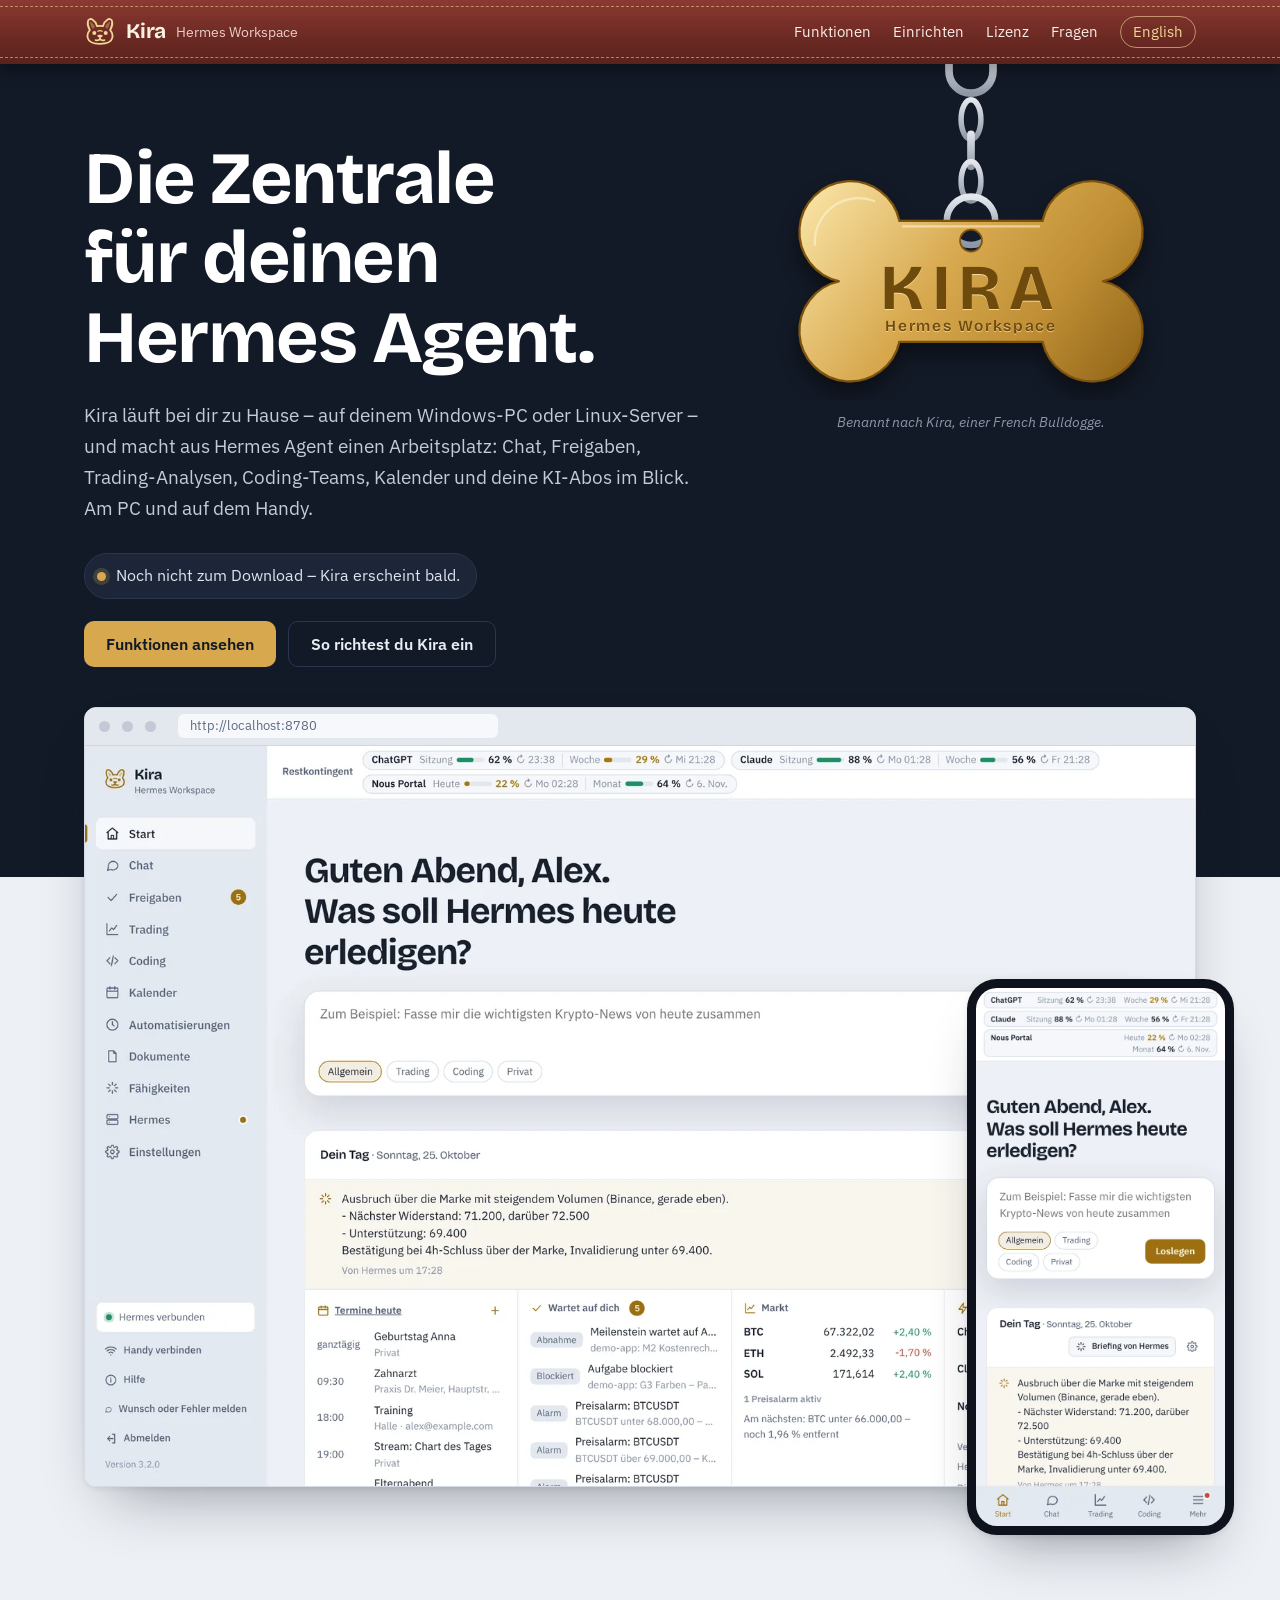
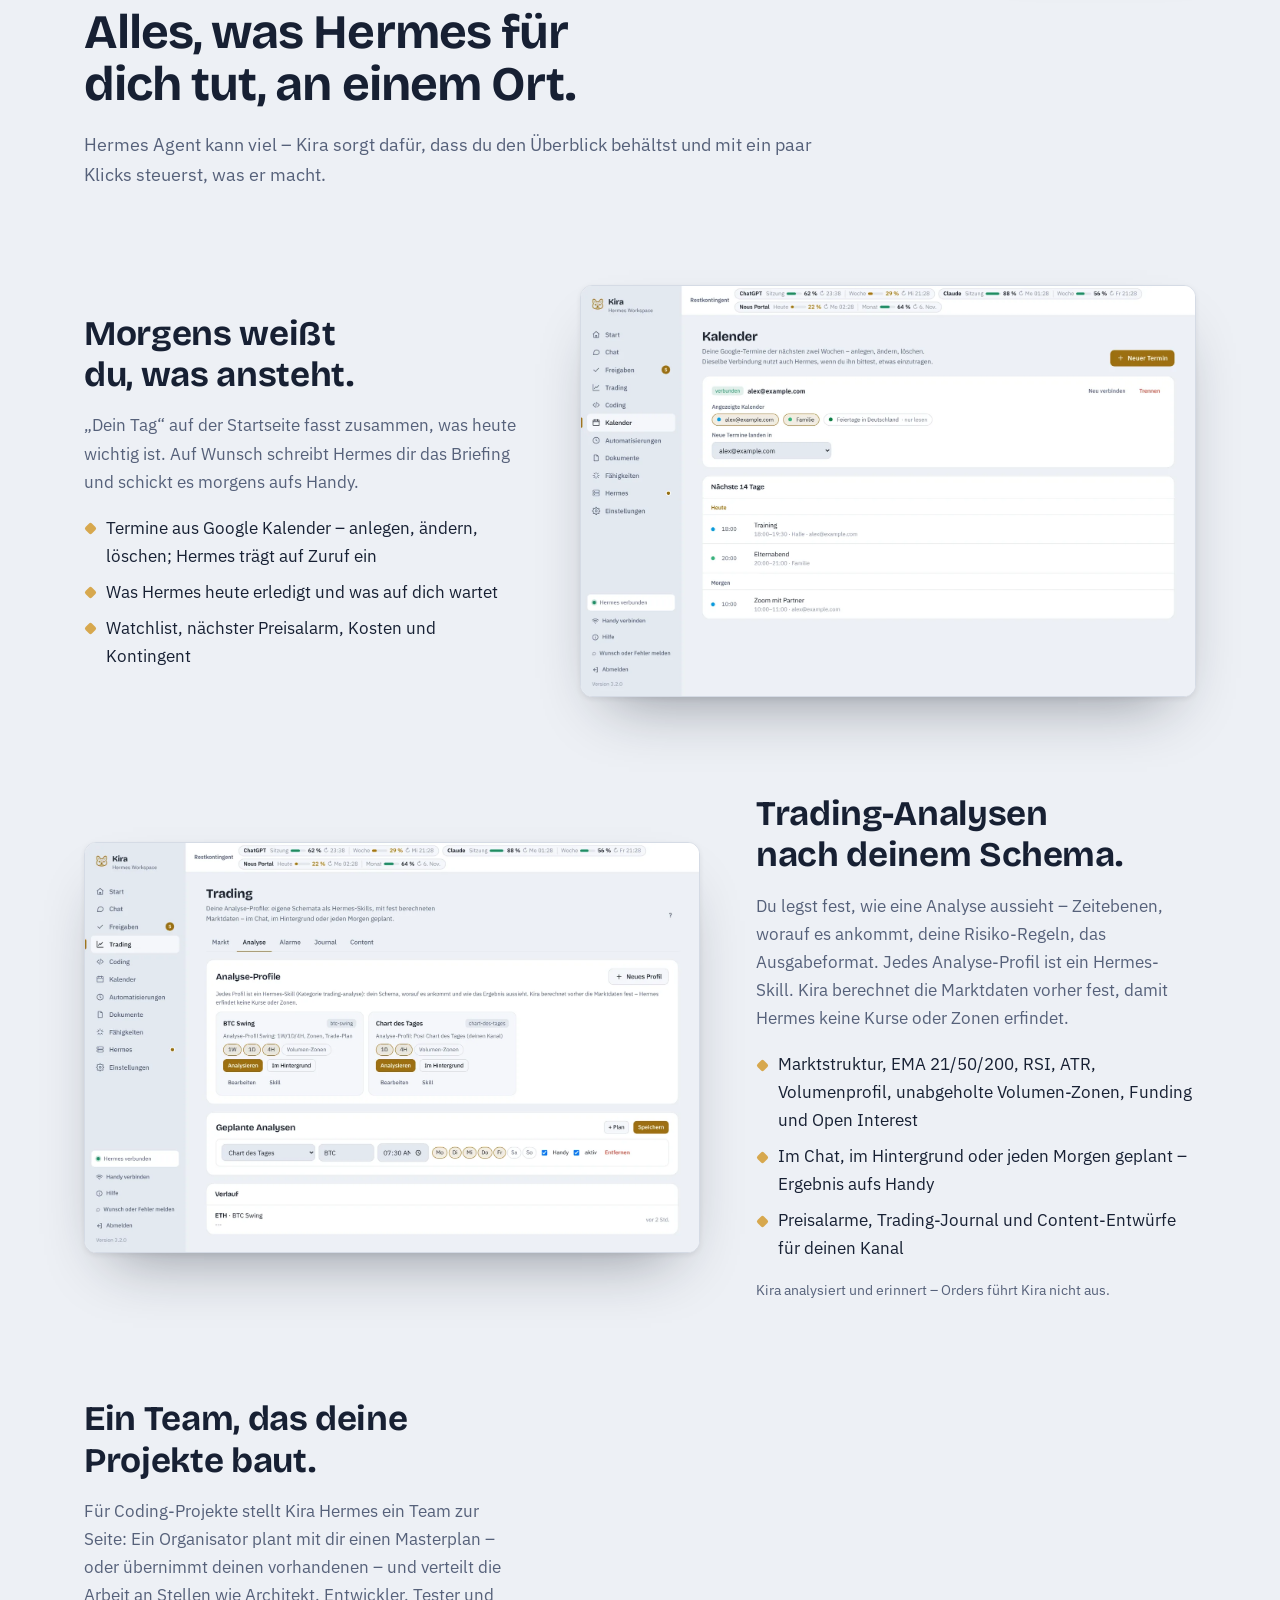
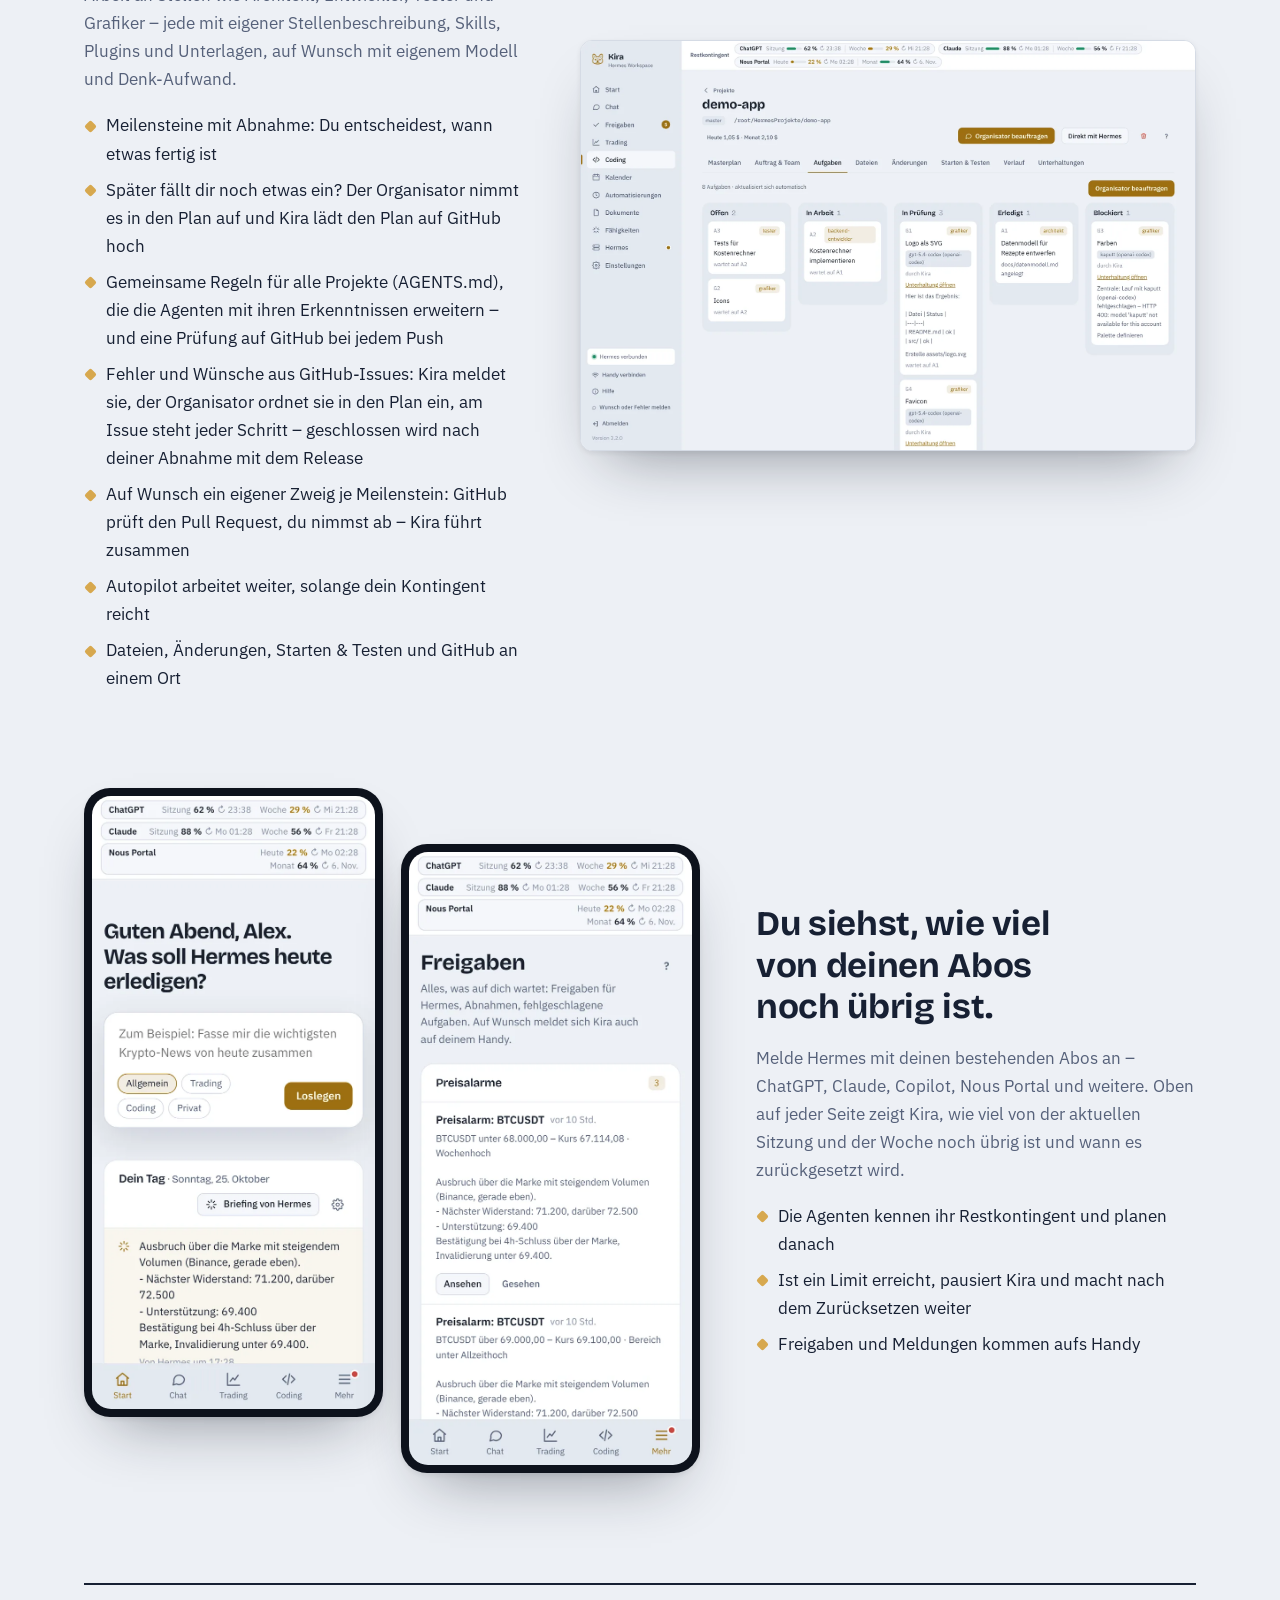
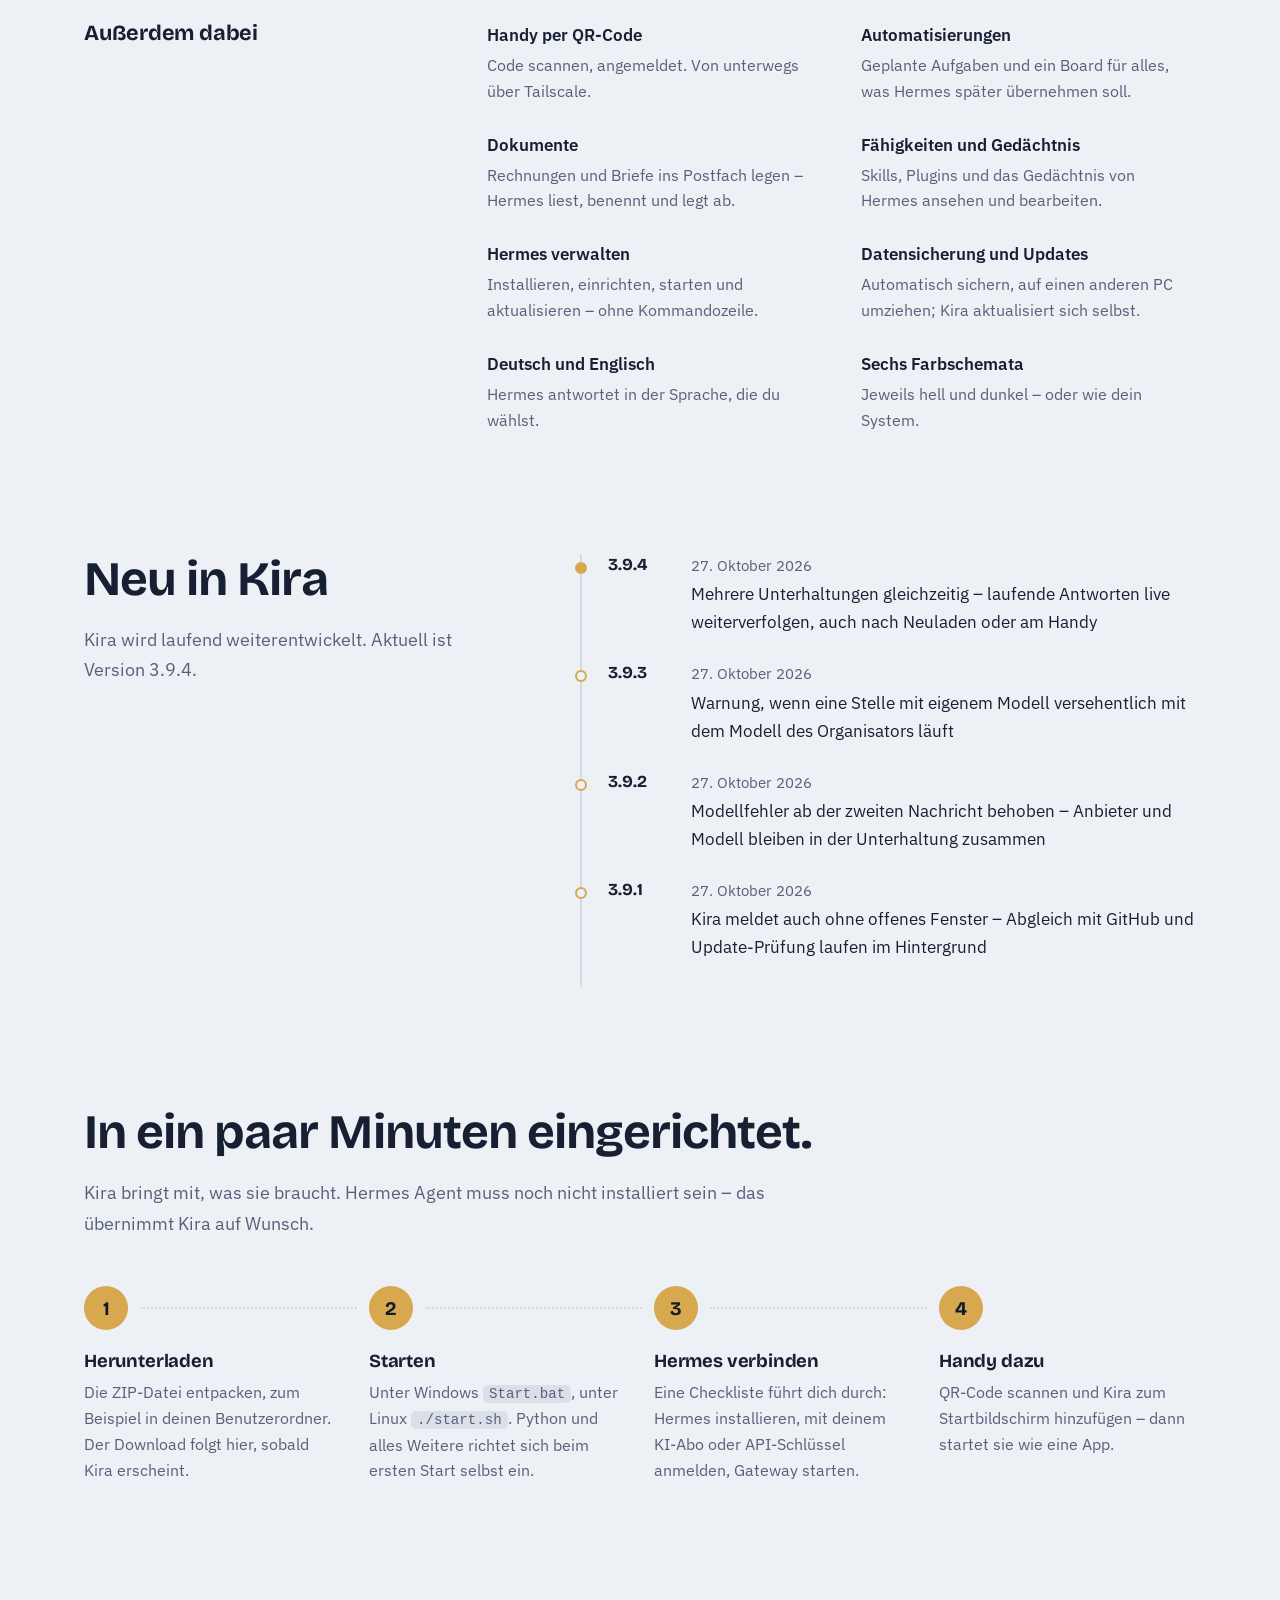
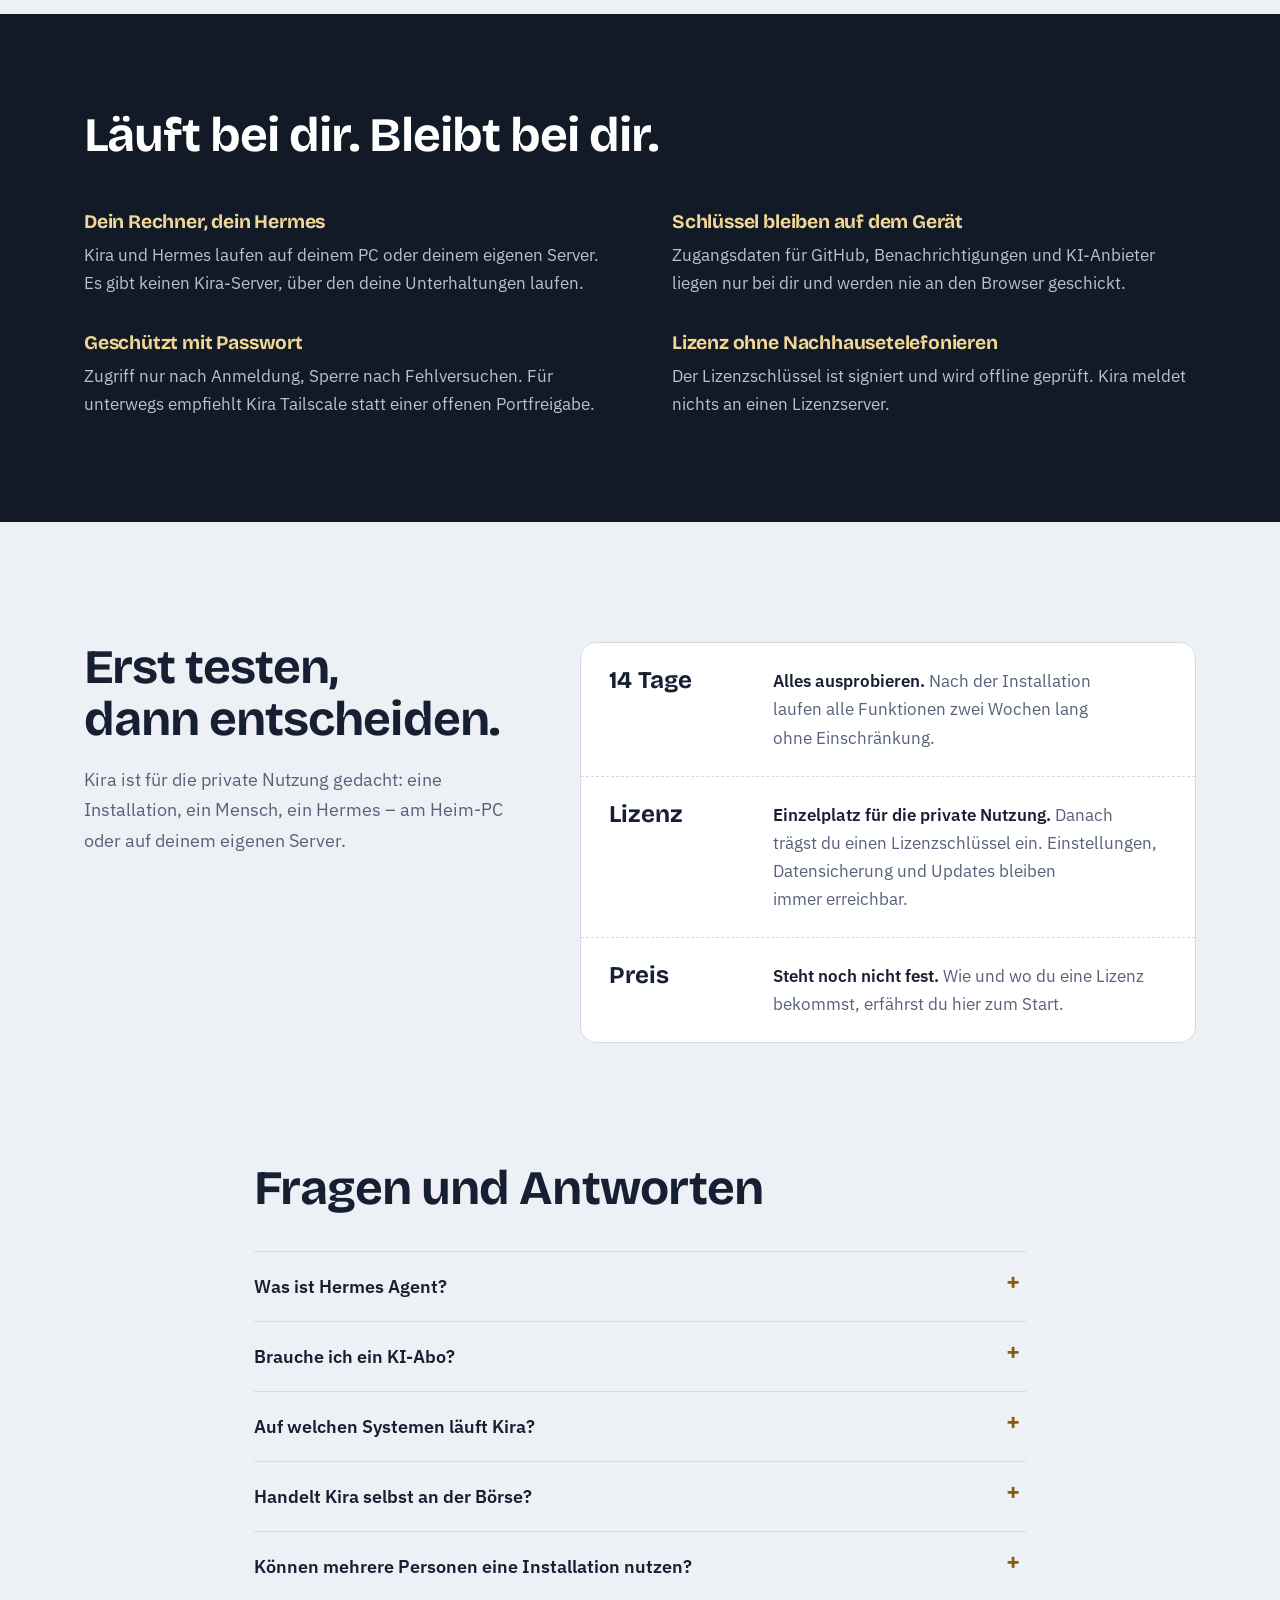
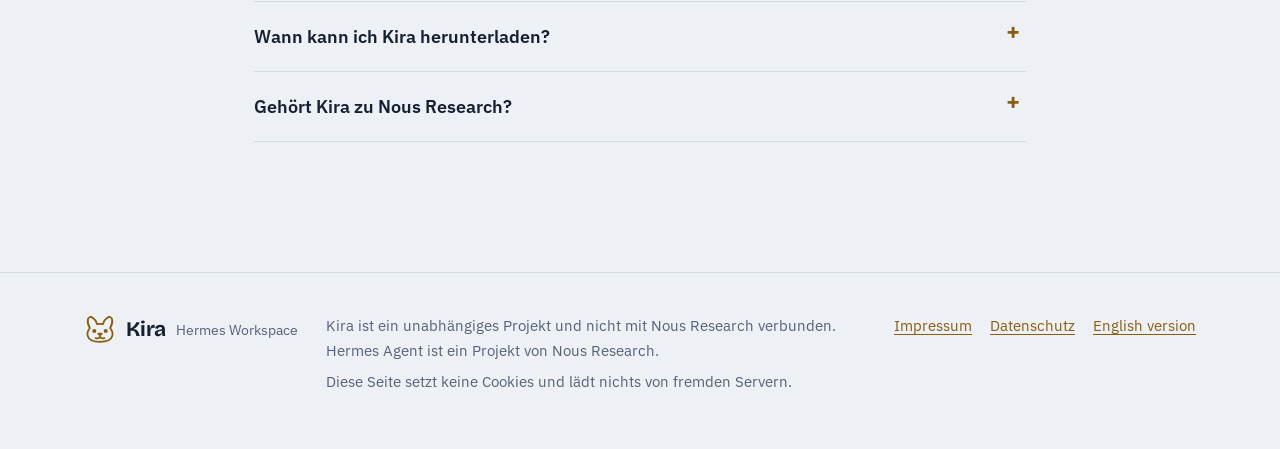
==== index.html @ d39a7abe "Kira 3.9.4: Version und Neuigkeiten" ====
<!doctype html>
<html lang="de">
<head>
<meta charset="utf-8">
<meta name="viewport" content="width=device-width, initial-scale=1">
<title>Kira · Hermes Workspace – die Zentrale für deinen Hermes Agent</title>
<meta name="description" content="Kira ist eine Oberfläche für Hermes Agent, die bei dir zu Hause läuft: Chat, Freigaben, Trading-Analysen, Coding-Teams, Kalender und Abo-Kontingent – am PC und auf dem Handy.">
<link rel="icon" href="assets/img/icon.svg" type="image/svg+xml">
<link rel="apple-touch-icon" href="assets/img/icon-192.png">
<link rel="alternate" hreflang="de" href="index.html">
<link rel="alternate" hreflang="en" href="en/index.html">
<meta name="theme-color" content="#131a27">
<meta property="og:title" content="Kira · Hermes Workspace">
<meta property="og:description" content="Die Zentrale für deinen Hermes Agent – läuft bei dir zu Hause.">
<link rel="stylesheet" href="assets/site.css">
</head>
<body>
<a class="skip" href="#inhalt">Zum Inhalt springen</a>

<header class="hero">
  <div class="collar">
    <div class="wrap">
      <a class="brand" href="#top" id="top" aria-label="Kira – Hermes Workspace">
        <svg viewBox="0 0 32 32" fill="none" stroke="currentColor" stroke-width="1.8" stroke-linecap="round" stroke-linejoin="round" aria-hidden="true"><path d="M5.9 14.2C4.2 11.4 3.4 8 3.9 5.4c.4-2.2 2.6-3 4.5-1.8 2.2 1.4 3.9 3.8 4.7 6.6Q16 9.4 18.9 10.2c.8-2.8 2.5-5.2 4.7-6.6 1.9-1.2 4.1-.4 4.5 1.8.5 2.6-.3 6-2 8.8 2.1 2.2 2.8 5 2.2 7.7-.9 3.7-5.8 5.9-12.3 5.9S4.6 25.6 3.7 21.9c-.6-2.7.1-5.5 2.2-7.7Z"/><path d="M6 5.7c.2 2.6 1.2 5.1 2.6 7l2.4-1.6C10.2 8.8 8.4 6.9 6 5.7Z" fill="currentColor" fill-opacity=".35" stroke="none"/><path d="M26 5.7c-.2 2.6-1.2 5.1-2.6 7L21 11.1c.8-2.3 2.6-4.2 5-5.4Z" fill="currentColor" fill-opacity=".35" stroke="none"/><circle cx="10.3" cy="16.9" r="2" fill="currentColor" stroke="none"/><circle cx="21.7" cy="16.9" r="2" fill="currentColor" stroke="none"/><path d="M13.3 19.6c0-1 5.4-1 5.4 0 0 1.3-1.5 2.2-2.7 2.2s-2.7-.9-2.7-2.2Z" fill="currentColor" stroke="none"/><path d="M16 21.8v1.2m0 0c-1 1.2-2.9 1.6-4.4 1.1m4.4-1.1c1 1.2 2.9 1.6 4.4 1.1"/><path d="M13.7 15.2c1.5-.7 3.1-.7 4.6 0" stroke-width="1.2"/></svg>
        <b>Kira</b><span>Hermes Workspace</span>
      </a>
      <nav aria-label="Seiten-Navigation">
        <a href="#funktionen">Funktionen</a>
        <a href="#einrichten">Einrichten</a>
        <a href="#lizenz">Lizenz</a>
        <a href="#fragen">Fragen</a>
        <a class="lang" href="en/index.html" hreflang="en" lang="en">English</a>
      </nav>
    </div>
  </div>

  <div class="wrap hero-grid">
    <div class="hero-copy">
      <h1>Die Zentrale für deinen Hermes&nbsp;Agent.</h1>
      <p class="lead">Kira läuft bei dir zu Hause – auf deinem Windows-PC oder Linux-Server – und macht aus Hermes Agent einen Arbeitsplatz: Chat, Freigaben, Trading-Analysen, Coding-Teams, Kalender und deine KI-Abos im Blick. Am PC und auf dem Handy.</p>
      <p class="status"><i aria-hidden="true"></i>Noch nicht zum Download – Kira erscheint bald.</p>
      <div class="actions">
        <a class="btn primary" href="#funktionen">Funktionen ansehen</a>
        <a class="btn ghost" href="#einrichten">So richtest du Kira ein</a>
      </div>
    </div>

    <div class="tag-holder">
      <svg class="tag swing" id="tag" viewBox="0 0 400 334" role="img" aria-label="Hundemarke mit der Gravur Kira">
        <defs>
          <linearGradient id="brass" x1="70" y1="0" x2="330" y2="200" gradientUnits="userSpaceOnUse">
            <stop offset="0" stop-color="#f7e0a0"/><stop offset=".42" stop-color="#d7a84e"/><stop offset=".7" stop-color="#c08f35"/><stop offset="1" stop-color="#94671a"/>
          </linearGradient>
          <linearGradient id="steel" x1="0" y1="0" x2="0" y2="1">
            <stop offset="0" stop-color="#e4e8ee"/><stop offset="1" stop-color="#8d96a5"/>
          </linearGradient>
          <mask id="hole"><rect width="400" height="334" fill="#fff"/><circle cx="200" cy="166" r="10" fill="#000"/></mask>
          <filter id="drop" x="-20%" y="-20%" width="140%" height="160%"><feDropShadow dx="0" dy="10" stdDeviation="9" flood-color="#000" flood-opacity=".45"/></filter>
        </defs>
        <path d="M180 0V12a20 20 0 0 0 40 0V0" fill="none" stroke="url(#steel)" stroke-width="7"/>
        <ellipse cx="200" cy="56" rx="9" ry="18" fill="none" stroke="url(#steel)" stroke-width="5"/>
        <rect x="196.5" y="66" width="7" height="36" rx="3.5" fill="url(#steel)"/>
        <ellipse cx="200" cy="112" rx="9" ry="18" fill="none" stroke="url(#steel)" stroke-width="5"/>
        <circle cx="200" cy="148" r="22" fill="none" stroke="url(#steel)" stroke-width="6"/>
        <g mask="url(#hole)" filter="url(#drop)"><g transform="translate(0 108)">
          <path d="M134.9 40H265.1A46 46 0 1 1 319.5 95A46 46 0 1 1 265.1 150H134.9A46 46 0 1 1 80.5 95A46 46 0 1 1 134.9 40Z" fill="url(#brass)" stroke="#7d530f" stroke-width="2"/>
          <path d="M138 45H262M58 62A40 40 0 0 1 112 22" fill="none" stroke="#fff6dc" stroke-opacity=".55" stroke-width="2" stroke-linecap="round"/>
        </g></g>
        <circle cx="200" cy="166" r="10" fill="none" stroke="#7d530f" stroke-width="1.5"/>
        <g font-family="Bricolage, sans-serif" text-anchor="middle" transform="translate(0 108)">
          <text x="200" y="121.5" font-size="58" font-weight="700" letter-spacing="7" fill="#fbe7b2" fill-opacity=".8">KIRA</text>
          <text x="200" y="120" font-size="58" font-weight="700" letter-spacing="7" fill="#6f4a0d">KIRA</text>
          <text x="200" y="141.2" font-size="14" font-weight="600" letter-spacing="1.5" fill="#fbe7b2" fill-opacity=".7">Hermes Workspace</text>
          <text x="200" y="140" font-size="14" font-weight="600" letter-spacing="1.5" fill="#6f4a0d">Hermes Workspace</text>
        </g>
      </svg>
      <p class="tag-caption">Benannt nach Kira, einer French Bulldogge.</p>
    </div>
  </div>
</header>

<main id="inhalt">
  <div class="wrap showcase">
    <figure class="window" style="margin:0">
      <div class="window-bar" aria-hidden="true"><i></i><i></i><i></i><span>http://localhost:8780</span></div>
      <img src="assets/img/de-start.webp" width="1600" height="1067" alt="Startseite von Kira: Begrüßung, Eingabefeld für Hermes und „Dein Tag“ mit Terminen, Wartendem, Markt und Abo-Kontingent">
    </figure>
    <img class="phone" src="assets/img/de-m-start.webp" width="640" height="1385" alt="Kira auf dem Handy" loading="lazy">
  </div>

  <section id="funktionen">
    <div class="wrap">
      <div class="intro">
        <h2>Alles, was Hermes für dich tut, an einem Ort.</h2>
        <p>Hermes Agent kann viel – Kira sorgt dafür, dass du den Überblick behältst und mit ein paar Klicks steuerst, was er macht.</p>
      </div>

      <article class="feature">
        <div class="feature-text">
          <h3>Morgens weißt du, was ansteht.</h3>
          <p>„Dein Tag“ auf der Startseite fasst zusammen, was heute wichtig ist. Auf Wunsch schreibt Hermes dir das Briefing und schickt es morgens aufs Handy.</p>
          <ul>
            <li>Termine aus Google Kalender – anlegen, ändern, löschen; Hermes trägt auf Zuruf ein</li>
            <li>Was Hermes heute erledigt und was auf dich wartet</li>
            <li>Watchlist, nächster Preisalarm, Kosten und Kontingent</li>
          </ul>
        </div>
        <div class="feature-media">
          <figure class="window" style="margin:0"><img src="assets/img/de-kalender.webp" width="1600" height="1067" alt="Kalender in Kira mit verbundenem Google-Konto und den Terminen der nächsten 14 Tage" loading="lazy"></figure>
        </div>
      </article>

      <article class="feature flip">
        <div class="feature-text">
          <h3>Trading-Analysen nach deinem Schema.</h3>
          <p>Du legst fest, wie eine Analyse aussieht – Zeitebenen, worauf es ankommt, deine Risiko-Regeln, das Ausgabeformat. Jedes Analyse-Profil ist ein Hermes-Skill. Kira berechnet die Marktdaten vorher fest, damit Hermes keine Kurse oder Zonen erfindet.</p>
          <ul>
            <li>Marktstruktur, EMA 21/50/200, RSI, ATR, Volumenprofil, unabgeholte Volumen-Zonen, Funding und Open Interest</li>
            <li>Im Chat, im Hintergrund oder jeden Morgen geplant – Ergebnis aufs Handy</li>
            <li>Preisalarme, Trading-Journal und Content-Entwürfe für deinen Kanal</li>
          </ul>
          <p class="shot-note">Kira analysiert und erinnert – Orders führt Kira nicht aus.</p>
        </div>
        <div class="feature-media">
          <figure class="window" style="margin:0"><img src="assets/img/de-analyse.webp" width="1600" height="1067" alt="Analyse-Profile in Kira: BTC Swing und Chart des Tages, darunter geplante Analysen" loading="lazy"></figure>
        </div>
      </article>

      <article class="feature">
        <div class="feature-text">
          <h3>Ein Team, das deine Projekte baut.</h3>
          <p>Für Coding-Projekte stellt Kira Hermes ein Team zur Seite: Ein Organisator plant mit dir einen Masterplan – oder übernimmt deinen vorhandenen – und verteilt die Arbeit an Stellen wie Architekt, Entwickler, Tester und Grafiker – jede mit eigener Stellenbeschreibung, Skills, Plugins und Unterlagen, auf Wunsch mit eigenem Modell und Denk-Aufwand.</p>
          <ul>
            <li>Meilensteine mit Abnahme: Du entscheidest, wann etwas fertig ist</li>
            <li>Später fällt dir noch etwas ein? Der Organisator nimmt es in den Plan auf und Kira lädt den Plan auf GitHub hoch</li>
            <li>Gemeinsame Regeln für alle Projekte (AGENTS.md), die die Agenten mit ihren Erkenntnissen erweitern – und eine Prüfung auf GitHub bei jedem Push</li>
            <li>Fehler und Wünsche aus GitHub-Issues: Kira meldet sie, der Organisator ordnet sie in den Plan ein, am Issue steht jeder Schritt – geschlossen wird nach deiner Abnahme mit dem Release</li>
            <li>Auf Wunsch ein eigener Zweig je Meilenstein: GitHub prüft den Pull Request, du nimmst ab – Kira führt zusammen</li>
            <li>Autopilot arbeitet weiter, solange dein Kontingent reicht</li>
            <li>Dateien, Änderungen, Starten & Testen und GitHub an einem Ort</li>
          </ul>
        </div>
        <div class="feature-media">
          <figure class="window" style="margin:0"><img src="assets/img/de-team.webp" width="1600" height="1067" alt="Aufgaben-Board eines Coding-Projekts mit den Spalten Offen, In Arbeit, In Prüfung, Erledigt und Blockiert" loading="lazy"></figure>
        </div>
      </article>

      <article class="feature flip">
        <div class="feature-text">
          <h3>Du siehst, wie viel von deinen Abos noch übrig ist.</h3>
          <p>Melde Hermes mit deinen bestehenden Abos an – ChatGPT, Claude, Copilot, Nous Portal und weitere. Oben auf jeder Seite zeigt Kira, wie viel von der aktuellen Sitzung und der Woche noch übrig ist und wann es zurückgesetzt wird.</p>
          <ul>
            <li>Die Agenten kennen ihr Restkontingent und planen danach</li>
            <li>Ist ein Limit erreicht, pausiert Kira und macht nach dem Zurücksetzen weiter</li>
            <li>Freigaben und Meldungen kommen aufs Handy</li>
          </ul>
        </div>
        <div class="feature-media pair">
          <div class="phone-flat"><img src="assets/img/de-m-start.webp" width="640" height="1385" alt="Restkontingent der Abos oben auf der Startseite am Handy" loading="lazy"></div>
          <div class="phone-flat"><img src="assets/img/de-m-freigaben.webp" width="640" height="1385" alt="Freigaben am Handy mit Preisalarmen" loading="lazy"></div>
        </div>
      </article>

      <div class="more">
        <h3>Außerdem dabei</h3>
        <dl>
          <div><dt>Handy per QR-Code</dt><dd>Code scannen, angemeldet. Von unterwegs über Tailscale.</dd></div>
          <div><dt>Automatisierungen</dt><dd>Geplante Aufgaben und ein Board für alles, was Hermes später übernehmen soll.</dd></div>
          <div><dt>Dokumente</dt><dd>Rechnungen und Briefe ins Postfach legen – Hermes liest, benennt und legt ab.</dd></div>
          <div><dt>Fähigkeiten und Gedächtnis</dt><dd>Skills, Plugins und das Gedächtnis von Hermes ansehen und bearbeiten.</dd></div>
          <div><dt>Hermes verwalten</dt><dd>Installieren, einrichten, starten und aktualisieren – ohne Kommandozeile.</dd></div>
          <div><dt>Datensicherung und Updates</dt><dd>Automatisch sichern, auf einen anderen PC umziehen; Kira aktualisiert sich selbst.</dd></div>
          <div><dt>Deutsch und Englisch</dt><dd>Hermes antwortet in der Sprache, die du wählst.</dd></div>
          <div><dt>Sechs Farbschemata</dt><dd>Jeweils hell und dunkel – oder wie dein System.</dd></div>
        </dl>
      </div>
    </div>
  </section>

  <section id="neu" aria-labelledby="neu-h">
    <div class="wrap news">
      <div class="intro"><h2 id="neu-h">Neu in Kira</h2><p>Kira wird laufend weiterentwickelt. Aktuell ist Version 3.9.4.</p></div>
      <ol class="news-list">
        <li><span class="news-v">3.9.4</span><time datetime="2026-10-27">27. Oktober 2026</time><span class="news-t">Mehrere Unterhaltungen gleichzeitig – laufende Antworten live weiterverfolgen, auch nach Neuladen oder am Handy</span></li>
        <li><span class="news-v">3.9.3</span><time datetime="2026-10-27">27. Oktober 2026</time><span class="news-t">Warnung, wenn eine Stelle mit eigenem Modell versehentlich mit dem Modell des Organisators läuft</span></li>
        <li><span class="news-v">3.9.2</span><time datetime="2026-10-27">27. Oktober 2026</time><span class="news-t">Modellfehler ab der zweiten Nachricht behoben – Anbieter und Modell bleiben in der Unterhaltung zusammen</span></li>
        <li><span class="news-v">3.9.1</span><time datetime="2026-10-27">27. Oktober 2026</time><span class="news-t">Kira meldet auch ohne offenes Fenster – Abgleich mit GitHub und Update-Prüfung laufen im Hintergrund</span></li>
      </ol>
    </div>
  </section>

  <section id="einrichten">
    <div class="wrap">
      <div class="intro">
        <h2>In ein paar Minuten eingerichtet.</h2>
        <p>Kira bringt mit, was sie braucht. Hermes Agent muss noch nicht installiert sein – das übernimmt Kira auf Wunsch.</p>
      </div>
      <ol class="steps">
        <li><h3>Herunterladen</h3><p>Die ZIP-Datei entpacken, zum Beispiel in deinen Benutzerordner. Der Download folgt hier, sobald Kira erscheint.</p></li>
        <li><h3>Starten</h3><p>Unter Windows <code>Start.bat</code>, unter Linux <code>./start.sh</code>. Python und alles Weitere richtet sich beim ersten Start selbst ein.</p></li>
        <li><h3>Hermes verbinden</h3><p>Eine Checkliste führt dich durch: Hermes installieren, mit deinem KI-Abo oder API-Schlüssel anmelden, Gateway starten.</p></li>
        <li><h3>Handy dazu</h3><p>QR-Code scannen und Kira zum Startbildschirm hinzufügen – dann startet sie wie eine App.</p></li>
      </ol>
    </div>
  </section>

  <section class="home" aria-labelledby="home-h">
    <div class="wrap">
      <h2 id="home-h">Läuft bei dir. Bleibt bei dir.</h2>
      <div class="home-grid">
        <div><h3>Dein Rechner, dein Hermes</h3><p>Kira und Hermes laufen auf deinem PC oder deinem eigenen Server. Es gibt keinen Kira-Server, über den deine Unterhaltungen laufen.</p></div>
        <div><h3>Schlüssel bleiben auf dem Gerät</h3><p>Zugangsdaten für GitHub, Benachrichtigungen und KI-Anbieter liegen nur bei dir und werden nie an den Browser geschickt.</p></div>
        <div><h3>Geschützt mit Passwort</h3><p>Zugriff nur nach Anmeldung, Sperre nach Fehlversuchen. Für unterwegs empfiehlt Kira Tailscale statt einer offenen Portfreigabe.</p></div>
        <div><h3>Lizenz ohne Nachhausetelefonieren</h3><p>Der Lizenzschlüssel ist signiert und wird offline geprüft. Kira meldet nichts an einen Lizenzserver.</p></div>
      </div>
    </div>
  </section>

  <section id="lizenz">
    <div class="wrap license">
      <div class="intro">
        <h2>Erst testen, dann entscheiden.</h2>
        <p>Kira ist für die private Nutzung gedacht: eine Installation, ein Mensch, ein Hermes – am Heim-PC oder auf deinem eigenen Server.</p>
      </div>
      <div class="license-card">
        <div class="license-row"><b>14 Tage</b><p><strong>Alles ausprobieren.</strong> Nach der Installation laufen alle Funktionen zwei Wochen lang ohne Einschränkung.</p></div>
        <div class="license-row"><b>Lizenz</b><p><strong>Einzelplatz für die private Nutzung.</strong> Danach trägst du einen Lizenzschlüssel ein. Einstellungen, Datensicherung und Updates bleiben immer erreichbar.</p></div>
        <div class="license-row"><b>Preis</b><p><strong>Steht noch nicht fest.</strong> Wie und wo du eine Lizenz bekommst, erfährst du hier zum Start.</p></div>
      </div>
    </div>
  </section>

  <section id="fragen">
    <div class="wrap faq">
      <h2>Fragen und Antworten</h2>
      <details><summary>Was ist Hermes Agent?</summary><p>Hermes Agent ist ein quelloffener KI-Agent von Nous Research, der auf deinem eigenen Rechner läuft. Er kann Werkzeuge benutzen, sich Dinge merken, Aufgaben planen und über Telegram und andere Kanäle erreichbar sein. Kira ist die Oberfläche dafür.</p></details>
      <details><summary>Brauche ich ein KI-Abo?</summary><p>Hermes braucht ein Sprachmodell. Du kannst ein bestehendes Abo verwenden, etwa ChatGPT, Claude, Copilot oder Nous Portal, oder einen API-Schlüssel eines Anbieters eintragen. Mehrere Abos lassen sich kombinieren, zum Beispiel eines fürs Coding und eines für Grafiken.</p></details>
      <details><summary>Auf welchen Systemen läuft Kira?</summary><p>Windows 10 und 11 sowie Linux mit Python 3.10 oder neuer – etwa auf einem Mini-PC, einem NAS mit Linux oder einem gemieteten Server. Auf Linux kann Kira als Dienst laufen und startet nach Neustarts von selbst. macOS ist noch nicht getestet. Aufs Handy kommst du über den Browser.</p></details>
      <details><summary>Handelt Kira selbst an der Börse?</summary><p>Nein. Kira berechnet Marktdaten, Hermes analysiert nach deinem Schema, und du bekommst Alarme und Auswertungen. Orders führt Kira nicht aus. Analysen sind keine Anlageberatung.</p></details>
      <details><summary>Können mehrere Personen eine Installation nutzen?</summary><p>Kira ist als Einzelplatz-System gebaut: eine Installation mit einem eigenen Hermes und deinen eigenen Abos. Wer Kira nutzen möchte, richtet sich seine eigene Installation ein.</p></details>
      <details><summary>Wann kann ich Kira herunterladen?</summary><p>Sobald sie fertig ist. Download und Updates gibt es dann hier auf dieser Seite.</p></details>
      <details><summary>Gehört Kira zu Nous Research?</summary><p>Nein. Kira ist ein unabhängiges Projekt und nicht mit Nous Research verbunden. Kira nutzt Hermes Agent so, wie er ist – über seine Schnittstelle und seine Kommandozeile.</p></details>
    </div>
  </section>
</main>

<footer>
  <div class="wrap">
    <a class="brand" href="index.html#top" aria-label="Nach oben">
      <svg viewBox="0 0 32 32" fill="none" stroke="currentColor" stroke-width="1.8" stroke-linecap="round" stroke-linejoin="round" aria-hidden="true"><path d="M5.9 14.2C4.2 11.4 3.4 8 3.9 5.4c.4-2.2 2.6-3 4.5-1.8 2.2 1.4 3.9 3.8 4.7 6.6Q16 9.4 18.9 10.2c.8-2.8 2.5-5.2 4.7-6.6 1.9-1.2 4.1-.4 4.5 1.8.5 2.6-.3 6-2 8.8 2.1 2.2 2.8 5 2.2 7.7-.9 3.7-5.8 5.9-12.3 5.9S4.6 25.6 3.7 21.9c-.6-2.7.1-5.5 2.2-7.7Z"/><circle cx="10.3" cy="16.9" r="2" fill="currentColor" stroke="none"/><circle cx="21.7" cy="16.9" r="2" fill="currentColor" stroke="none"/><path d="M13.3 19.6c0-1 5.4-1 5.4 0 0 1.3-1.5 2.2-2.7 2.2s-2.7-.9-2.7-2.2Z" fill="currentColor" stroke="none"/><path d="M16 21.8v1.2m0 0c-1 1.2-2.9 1.6-4.4 1.1m4.4-1.1c1 1.2 2.9 1.6 4.4 1.1"/></svg>
      <b>Kira</b><span>Hermes Workspace</span>
    </a>
    <div>
      <p>Kira ist ein unabhängiges Projekt und nicht mit Nous Research verbunden. Hermes Agent ist ein Projekt von Nous Research.</p>
      <p>Diese Seite setzt keine Cookies und lädt nichts von fremden Servern.</p>
    </div>
    <nav class="foot-links" aria-label="Rechtliches und Sprache"><a href="impressum.html">Impressum</a><a href="datenschutz.html">Datenschutz</a><a href="en/index.html" hreflang="en" lang="en">English version</a></nav>
  </div>
</footer>


<script>
  // Die Marke schwingt beim Laden einmal aus – und noch einmal, wenn man sie antippt oder darüberfährt.
  (function () {
    var tag = document.getElementById("tag");
    if (!tag) return;
    function swing() { tag.classList.remove("swing"); void tag.getBoundingClientRect(); tag.classList.add("swing"); }
    var last = 0;
    function poke() { var now = Date.now(); if (now - last > 1600) { last = now; swing(); } }
    tag.addEventListener("pointerenter", poke);
    tag.addEventListener("click", poke);
  })();
</script>
</body>
</html>
---- assets/site.css ----
/* Kira · Hermes Workspace – Webseite. Farben und Schriften wie in der App (Nachtblau & Messing). */
@font-face { font-family: "Bricolage"; src: url("fonts/bricolage-grotesque-latin-600-normal.woff2") format("woff2"); font-weight: 600; font-display: swap; }
@font-face { font-family: "Bricolage"; src: url("fonts/bricolage-grotesque-latin-700-normal.woff2") format("woff2"); font-weight: 700; font-display: swap; }
@font-face { font-family: "Plex"; src: url("fonts/ibm-plex-sans-latin-400-normal.woff2") format("woff2"); font-weight: 400; font-display: swap; }
@font-face { font-family: "Plex"; src: url("fonts/ibm-plex-sans-latin-400-italic.woff2") format("woff2"); font-weight: 400; font-style: italic; font-display: swap; }
@font-face { font-family: "Plex"; src: url("fonts/ibm-plex-sans-latin-600-normal.woff2") format("woff2"); font-weight: 600; font-display: swap; }

:root {
  --nacht: #131a27;
  --nacht-2: #1c2638;
  --nacht-3: #2a3650;
  --messing: #d7a84e;
  --messing-hell: #f1d796;
  --messing-tief: #8a5d0c;
  --leder: #6e2a24;
  --leder-hell: #8a3a31;
  --papier: #edf0f5;
  --flaeche: #ffffff;
  --tinte: #172033;
  --grau: #56617a;
  --linie: #d5dbe5;
  --schatten: 0 30px 60px -28px rgba(19, 26, 39, .45), 0 2px 6px rgba(19, 26, 39, .08);
  --display: "Bricolage", "Segoe UI", system-ui, sans-serif;
  --text: "Plex", "Segoe UI", system-ui, sans-serif;
  --breite: 1160px;
  color-scheme: light;
}
@media (prefers-color-scheme: dark) {
  :root:not([data-theme="light"]) {
    --papier: #0f1520; --flaeche: #172031; --tinte: #e8ecf3; --grau: #a3adc0; --linie: #2a3650; --messing-tief: #e0b765;
    --schatten: 0 30px 60px -28px rgba(0, 0, 0, .7), 0 2px 6px rgba(0, 0, 0, .3); --band: #1a2440; color-scheme: dark;
  }
}
:root[data-theme="dark"] {
  --papier: #0f1520; --flaeche: #172031; --tinte: #e8ecf3; --grau: #a3adc0; --linie: #2a3650; --messing-tief: #e0b765;
  --schatten: 0 30px 60px -28px rgba(0, 0, 0, .7), 0 2px 6px rgba(0, 0, 0, .3); --band: #1a2440; color-scheme: dark;
}

*, *::before, *::after { box-sizing: border-box; }
html { scroll-behavior: smooth; -webkit-text-size-adjust: 100%; }
@media (prefers-reduced-motion: reduce) { html { scroll-behavior: auto; } }
body { margin: 0; background: var(--papier); color: var(--tinte); font: 400 1.0625rem/1.65 var(--text); overflow-x: hidden; }
img { max-width: 100%; height: auto; display: block; }
a { color: var(--messing-tief); text-underline-offset: .18em; }
a:hover { text-decoration-thickness: 2px; }
:focus-visible { outline: 3px solid var(--messing); outline-offset: 3px; border-radius: 4px; }
.wrap { max-width: var(--breite); margin: 0 auto; padding: 0 24px; }
.skip { position: absolute; left: -999px; top: 8px; background: var(--flaeche); padding: 8px 14px; z-index: 10; }
.skip:focus { left: 16px; }

h1, h2, h3 { font-family: var(--display); font-weight: 700; line-height: 1.08; letter-spacing: -.02em; margin: 0; text-wrap: balance; }
h2 { font-size: clamp(2rem, 1.4rem + 2.2vw, 3rem); }
h3 { font-size: 1.35rem; letter-spacing: -.01em; line-height: 1.2; }
p { margin: 0; text-wrap: pretty; }

/* ---------- Kopf: das Halsband ---------- */
.hero { background: var(--nacht); color: #e9edf4; position: relative; padding-bottom: 210px; }
.collar {
  position: relative; z-index: 3; background: linear-gradient(180deg, var(--leder-hell), var(--leder) 55%, #5a221d);
  box-shadow: 0 6px 14px rgba(0, 0, 0, .35);
}
.collar::before, .collar::after { content: ""; position: absolute; left: 0; right: 0; border-top: 1.5px dashed rgba(241, 215, 150, .55); pointer-events: none; }
.collar::before { top: 6px; }
.collar::after { bottom: 6px; }
.collar .wrap { display: flex; align-items: center; gap: 28px; min-height: 64px; }
.brand { display: flex; align-items: center; gap: 10px; color: #fbf3e2; text-decoration: none; font-family: var(--display); }
.brand svg { width: 32px; height: 32px; color: var(--messing-hell); }
.brand b { font-size: 1.3rem; letter-spacing: -.01em; }
.brand span { font: 400 .85rem var(--text); color: #e9cfc9; }
.collar nav { display: flex; gap: 22px; margin-left: auto; align-items: center; }
.collar nav a { color: #fbeee9; text-decoration: none; font-size: .95rem; }
.collar nav a:hover { text-decoration: underline; }
.collar nav .lang { border: 1.5px solid rgba(241, 215, 150, .6); border-radius: 999px; padding: 2px 12px; color: var(--messing-hell); }

.hero-grid { display: grid; grid-template-columns: minmax(0, 7fr) minmax(0, 5fr); gap: 32px; align-items: start; }
.hero-copy { padding: 76px 0 0; max-width: 640px; }
.hero h1 { font-size: clamp(2.6rem, 1.6rem + 4vw, 4.6rem); color: #fff; }
.hero .lead { margin-top: 22px; font-size: 1.2rem; line-height: 1.6; color: #c3cad8; max-width: 34em; }
.status { display: inline-flex; align-items: center; gap: 10px; margin-top: 30px; padding: 9px 16px 9px 12px; border-radius: 999px; background: var(--nacht-2); border: 1px solid var(--nacht-3); color: #dfe4ee; font-size: .97rem; }
.status i { width: 9px; height: 9px; border-radius: 50%; background: var(--messing); box-shadow: 0 0 0 4px rgba(215, 168, 78, .2); }
.actions { display: flex; flex-wrap: wrap; gap: 12px; margin-top: 22px; }
.btn { display: inline-flex; align-items: center; min-height: 46px; padding: 0 22px; border-radius: 10px; font: 600 1rem var(--text); text-decoration: none; }
.btn.primary { background: var(--messing); color: var(--nacht); }
.btn.primary:hover { background: var(--messing-hell); text-decoration: none; }
.btn.ghost { color: #e9edf4; border: 1.5px solid var(--nacht-3); }
.btn.ghost:hover { border-color: #64708a; text-decoration: none; }

/* Hundemarke */
.tag-holder { position: relative; display: flex; justify-content: center; margin-top: -6px; }
.tag { width: min(440px, 100%); transform-origin: 50% 0; cursor: grab; }
.tag.swing { animation: swing 2.8s cubic-bezier(.32, .62, .33, 1) both; }
@keyframes swing {
  0% { transform: rotate(17deg); } 18% { transform: rotate(-12deg); } 36% { transform: rotate(7deg); }
  54% { transform: rotate(-4deg); } 72% { transform: rotate(2deg); } 88% { transform: rotate(-.6deg); } 100% { transform: rotate(0); }
}
@media (prefers-reduced-motion: reduce) { .tag.swing { animation: none; } }
.tag-caption { position: absolute; bottom: -8px; left: 0; right: 0; text-align: center; color: #8d97ab; font-size: .9rem; font-style: italic; }

/* App im Fenster */
.showcase { position: relative; margin-top: -170px; z-index: 2; }
.window { background: var(--flaeche); border-radius: 12px; box-shadow: var(--schatten); overflow: hidden; border: 1px solid var(--linie); }
.window-bar { display: flex; align-items: center; gap: 12px; height: 38px; padding: 0 14px; background: #e3e8ef; border-bottom: 1px solid #d0d7e2; }
.window-bar i { width: 11px; height: 11px; border-radius: 50%; background: #c3cad6; }
.window-bar span { margin-left: 10px; flex: 0 1 320px; height: 24px; line-height: 24px; border-radius: 6px; background: #f6f8fb; color: #5f6a80; font-size: .82rem; padding: 0 12px; }
.phone { position: absolute; right: -14px; bottom: -48px; width: 23%; min-width: 170px; border-radius: 30px; padding: 9px; background: #0d121c; box-shadow: var(--schatten); }
.phone img { border-radius: 22px; }

/* ---------- Bereiche ---------- */
section { padding: 120px 0 0; }
.intro { max-width: 760px; }
.intro p { margin-top: 18px; font-size: 1.15rem; color: var(--grau); }

.feature { display: grid; grid-template-columns: minmax(0, 5fr) minmax(0, 7fr); gap: 56px; align-items: center; margin-top: 96px; }
.feature.flip { grid-template-columns: minmax(0, 7fr) minmax(0, 5fr); }
.feature.flip .feature-text { order: 2; }
.feature-text h3 { font-size: clamp(1.6rem, 1.2rem + 1.2vw, 2.2rem); }
.feature-text p { margin-top: 16px; color: var(--grau); }
.feature-text ul { margin: 18px 0 0; padding: 0; list-style: none; }
.feature-text li { position: relative; padding-left: 22px; margin-top: 8px; }
.feature-text li::before { content: ""; position: absolute; left: 2px; top: .62em; width: 9px; height: 9px; border-radius: 2px; transform: rotate(45deg); background: var(--messing); }
.feature-media { position: relative; }
.pair { display: grid; grid-template-columns: 1fr 1fr; gap: 18px; align-items: start; }
.pair .phone-flat { border-radius: 26px; padding: 8px; background: #0d121c; box-shadow: var(--schatten); }
.pair .phone-flat img { border-radius: 19px; }
.pair .phone-flat:nth-child(2) { margin-top: 56px; }
.shot-note { margin-top: 12px; font-size: .9rem; color: var(--grau); }

.more { margin-top: 110px; border-top: 2px solid var(--tinte); padding-top: 36px; display: grid; grid-template-columns: minmax(0, 4fr) minmax(0, 8fr); gap: 48px; }
.more dl { margin: 0; display: grid; grid-template-columns: 1fr 1fr; gap: 26px 40px; }
.more dt { font-weight: 600; }
.more dd { margin: 4px 0 0; color: var(--grau); font-size: .98rem; }

/* Schritte: echte Reihenfolge */
.steps { list-style: none; margin: 48px 0 0; padding: 0; display: grid; grid-template-columns: repeat(4, 1fr); gap: 28px; counter-reset: s; }
.steps li { counter-increment: s; position: relative; padding-top: 64px; }
.steps li::before {
  content: counter(s); position: absolute; top: 0; left: 0; width: 44px; height: 44px; border-radius: 50%;
  display: grid; place-items: center; font: 700 1.2rem var(--display); color: var(--nacht); background: var(--messing);
}
.steps li:not(:last-child)::after { content: ""; position: absolute; top: 21px; left: 56px; right: -16px; border-top: 2px dotted var(--linie); }
.steps h3 { font-size: 1.15rem; }
.steps p { margin-top: 8px; color: var(--grau); font-size: .98rem; }
code { font-family: ui-monospace, "Cascadia Mono", Consolas, monospace; font-size: .9em; background: rgba(127, 140, 165, .16); padding: 1px 6px; border-radius: 5px; }

/* Bei dir zu Hause */
.home { background: var(--band, var(--nacht)); color: #e6eaf2; margin-top: 130px; padding: 96px 0 104px; }
.home h2 { color: #fff; max-width: 15em; }
.home-grid { display: grid; grid-template-columns: repeat(2, minmax(0, 1fr)); gap: 34px 64px; margin-top: 48px; }
.home-grid h3 { color: var(--messing-hell); font-size: 1.2rem; }
.home-grid p { margin-top: 8px; color: #b9c1d0; }

/* Lizenz */
.license { display: grid; grid-template-columns: minmax(0, 5fr) minmax(0, 7fr); gap: 56px; align-items: start; }
.license-card { background: var(--flaeche); border: 1px solid var(--linie); border-radius: 16px; overflow: hidden; }
.license-row { display: grid; grid-template-columns: 9rem 1fr; gap: 20px; padding: 24px 28px; }
.license-row + .license-row { border-top: 1px dashed var(--linie); }
.license-row b { font-family: var(--display); font-size: 1.5rem; line-height: 1.1; }
.license-row p { color: var(--grau); }
.license-row p strong { color: var(--tinte); }

/* Fragen */
.faq { max-width: 820px; }
.faq details { border-bottom: 1px solid var(--linie); }
.faq details:first-of-type { border-top: 1px solid var(--linie); margin-top: 36px; }
.faq summary { cursor: pointer; list-style: none; padding: 20px 40px 20px 0; position: relative; font-weight: 600; font-size: 1.1rem; }
.faq summary::-webkit-details-marker { display: none; }
.faq summary::after { content: "+"; position: absolute; right: 6px; top: 14px; font: 400 1.7rem var(--display); color: var(--messing-tief); transition: transform .2s; }
.faq details[open] summary::after { transform: rotate(45deg); }
.faq details p { padding: 0 0 22px; color: var(--grau); max-width: 42em; }

/* Fuß */
footer { margin-top: 130px; border-top: 1px solid var(--linie); padding: 40px 0 56px; color: var(--grau); font-size: .95rem; }
footer .wrap { display: grid; grid-template-columns: auto 1fr auto; gap: 28px; align-items: start; }
footer .brand { color: var(--tinte); }
footer .brand svg { color: var(--messing-tief); }
footer .brand span { color: var(--grau); }
footer p + p { margin-top: 6px; }

/* ---------- schmale Bildschirme ---------- */
@media (max-width: 980px) {
  .collar nav a:not(.lang) { display: none; }
  .hero-grid { grid-template-columns: 1fr; }
  .tag-holder { order: -1; margin-top: -4px; }
  .tag { width: min(300px, 76vw); }
  .tag-caption { position: static; margin-top: 4px; }
  .tag-holder { flex-direction: column; align-items: center; }
  .hero-copy { padding-top: 28px; }
  .hero { padding-bottom: 150px; }
  .showcase { margin-top: -120px; }
  .phone { right: 8px; bottom: -36px; width: 30%; min-width: 0; border-radius: 20px; padding: 6px; }
  .phone img { border-radius: 15px; }
  .feature, .feature.flip, .license, .more { grid-template-columns: 1fr; gap: 32px; }
  .feature.flip .feature-text { order: 0; }
  .more dl { grid-template-columns: 1fr; }
  .steps { grid-template-columns: 1fr 1fr; }
  .steps li::after { display: none; }
  .home-grid { grid-template-columns: 1fr; }
  footer .wrap { grid-template-columns: 1fr; }
}
@media (max-width: 560px) {
  .wrap { padding: 0 16px; }
  body { font-size: 1rem; }
  section { padding-top: 88px; }
  .feature { margin-top: 72px; }
  .steps { grid-template-columns: 1fr; }
  .license-row { grid-template-columns: 1fr; gap: 6px; padding: 20px; }
  .window-bar span { display: none; }
  .brand span { display: none; }
}

/* Neu in Kira – echte Zeitfolge, daher als Liste mit Versionsmarken */
.news { display: grid; grid-template-columns: minmax(0, 5fr) minmax(0, 7fr); gap: 56px; align-items: start; }
.news-list { list-style: none; margin: 0; padding: 0; border-left: 2px solid var(--linie); }
.news-list li { position: relative; display: grid; grid-template-columns: 4.2rem 1fr; gap: 2px 16px; padding: 0 0 26px 26px; }
.news-list li::before { content: ""; position: absolute; left: -7px; top: 8px; width: 12px; height: 12px; border-radius: 50%; background: var(--papier); border: 2px solid var(--messing); }
.news-list li:first-child::before { background: var(--messing); }
.news-v { font: 700 1.05rem var(--display); }
.news-list time { color: var(--grau); font-size: .92rem; align-self: center; }
.news-t { grid-column: 2; }

/* Fuß */
.foot-links { display: flex; flex-wrap: wrap; gap: 6px 18px; justify-content: flex-end; }

/* Impressum und Datenschutz */
.legal-page .collar { position: sticky; top: 0; }
.legal { max-width: 760px; padding-top: 64px; }
.legal h1 { font-size: clamp(2.2rem, 1.6rem + 2vw, 3rem); }
.legal h2 { font-size: 1.35rem; margin-top: 40px; letter-spacing: -.01em; }
.legal p, .legal address { margin-top: 12px; }
.legal address { font-style: normal; line-height: 1.7; }
.legal-sub { color: var(--grau); margin-top: 10px; }
.legal-meta { margin-top: 40px; color: var(--grau); }
.legal-page footer { margin-top: 90px; }

@media (max-width: 980px) {
  .news { grid-template-columns: 1fr; gap: 28px; }
  .foot-links { justify-content: flex-start; }
}
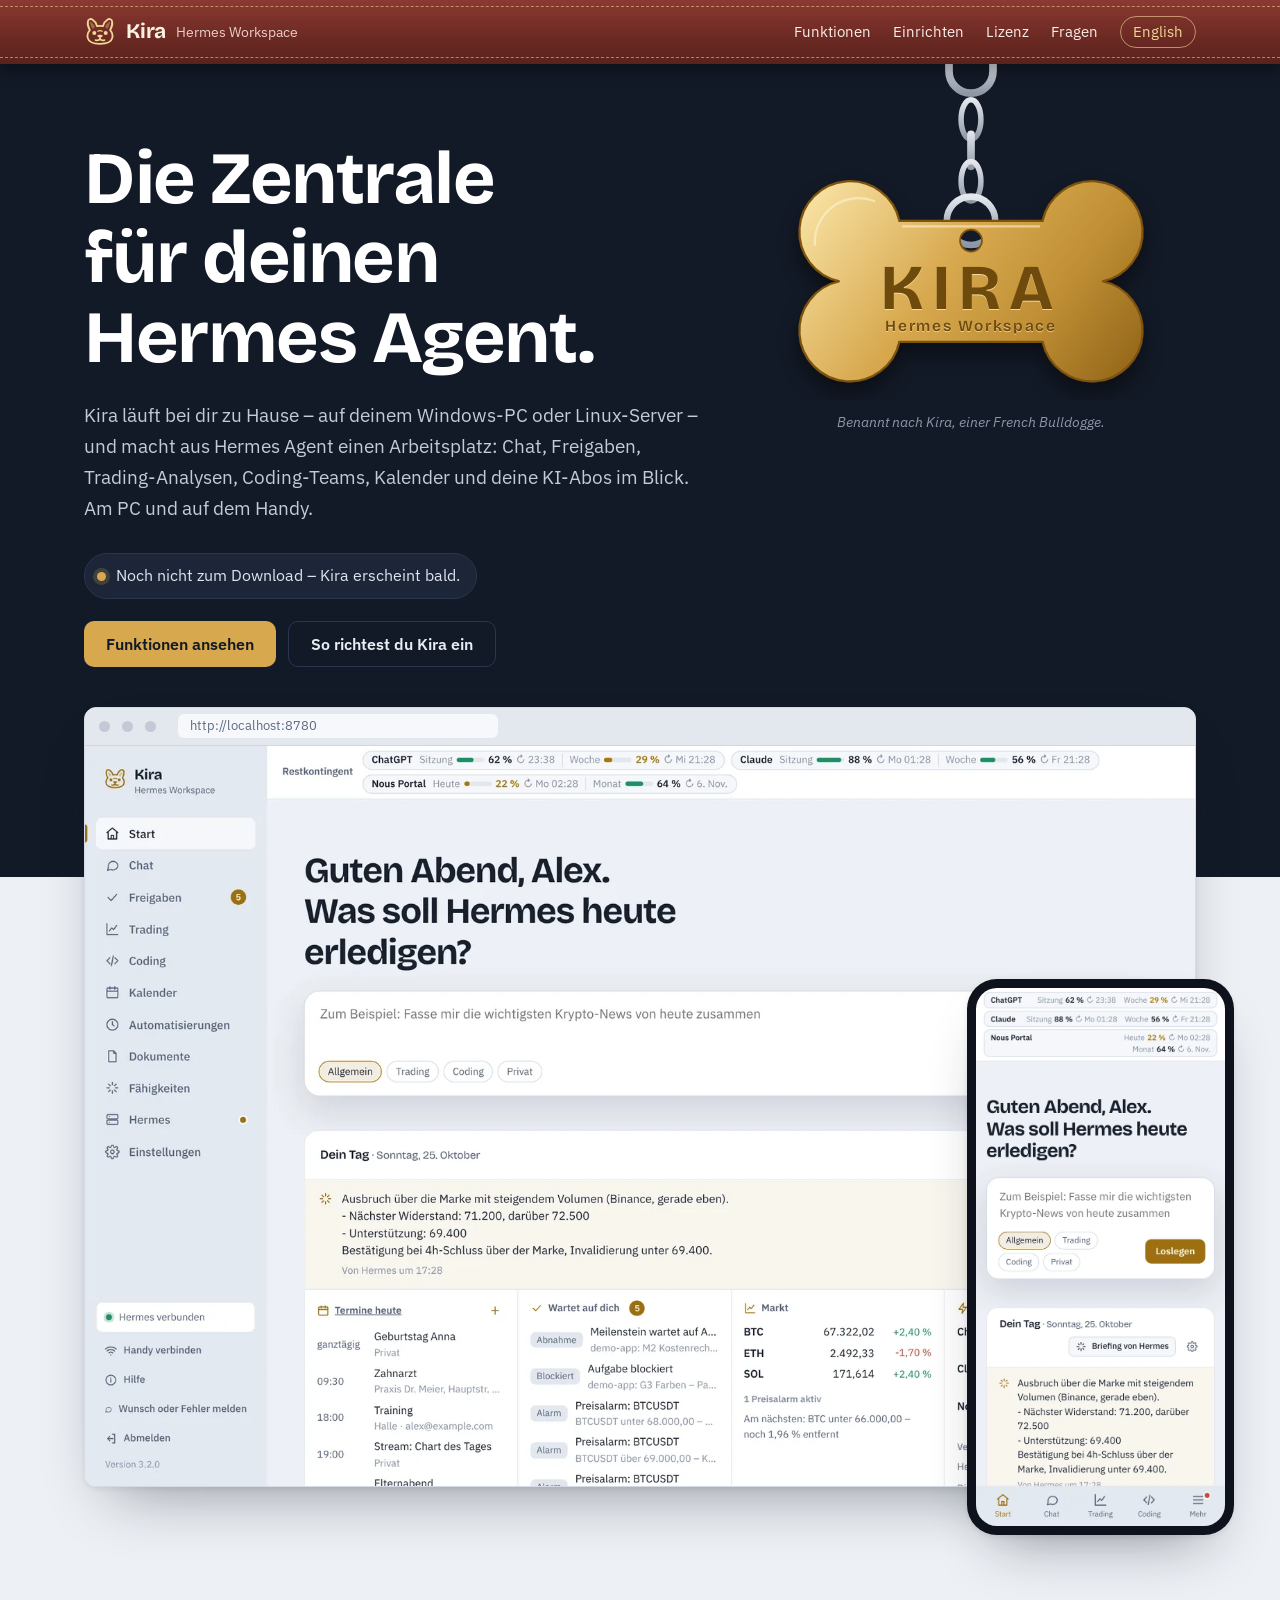
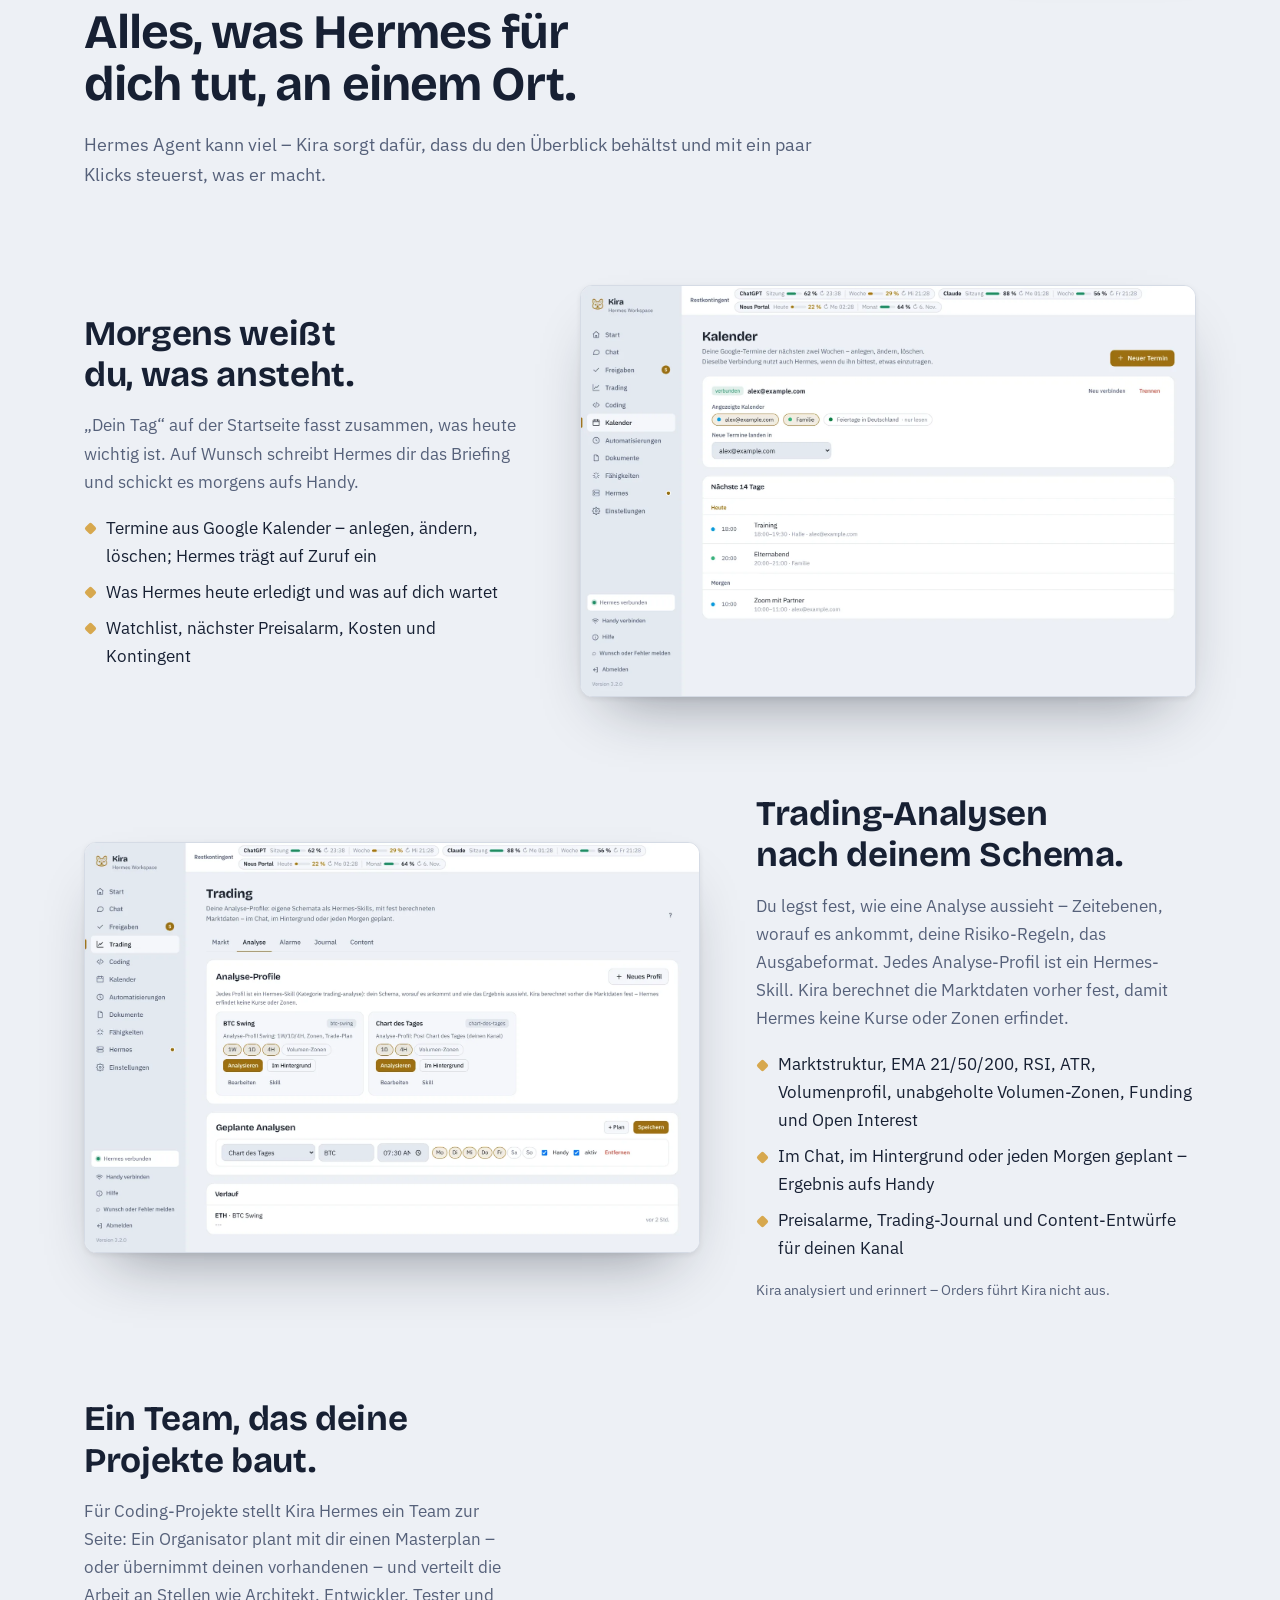
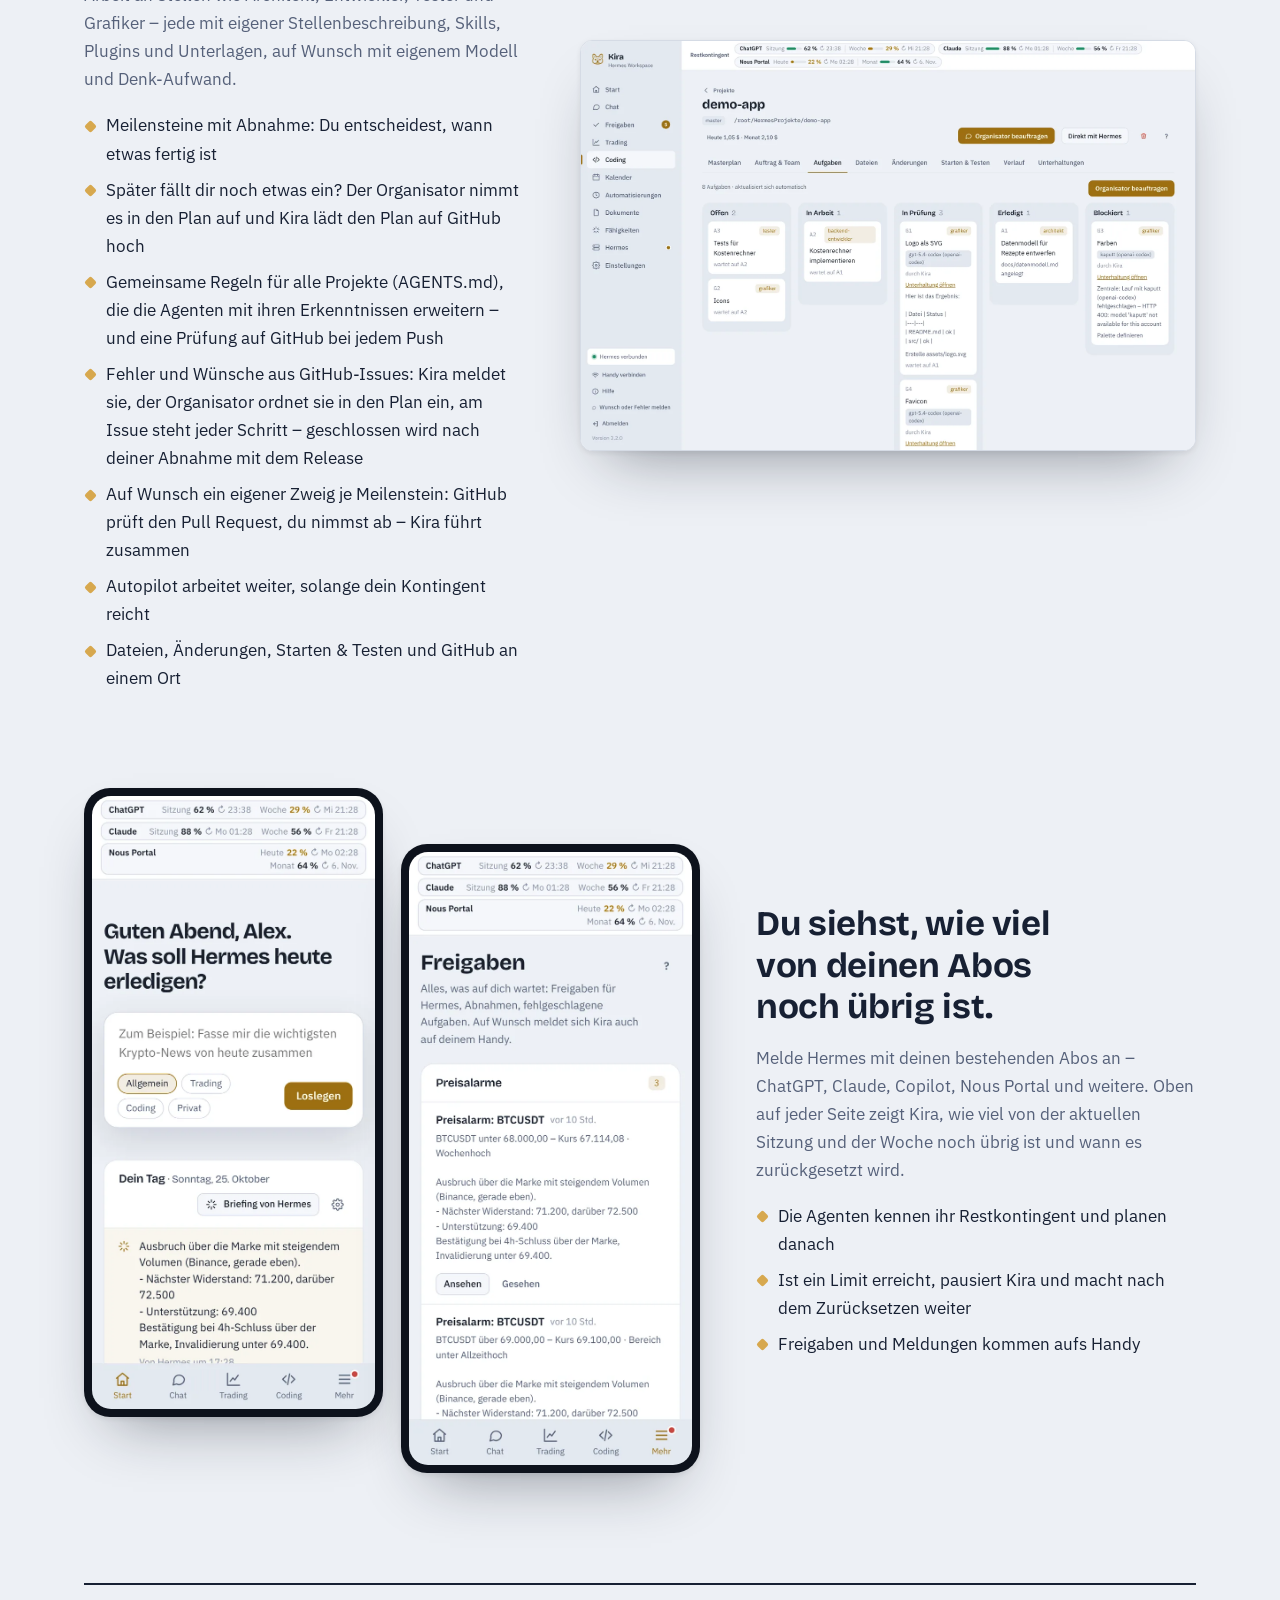
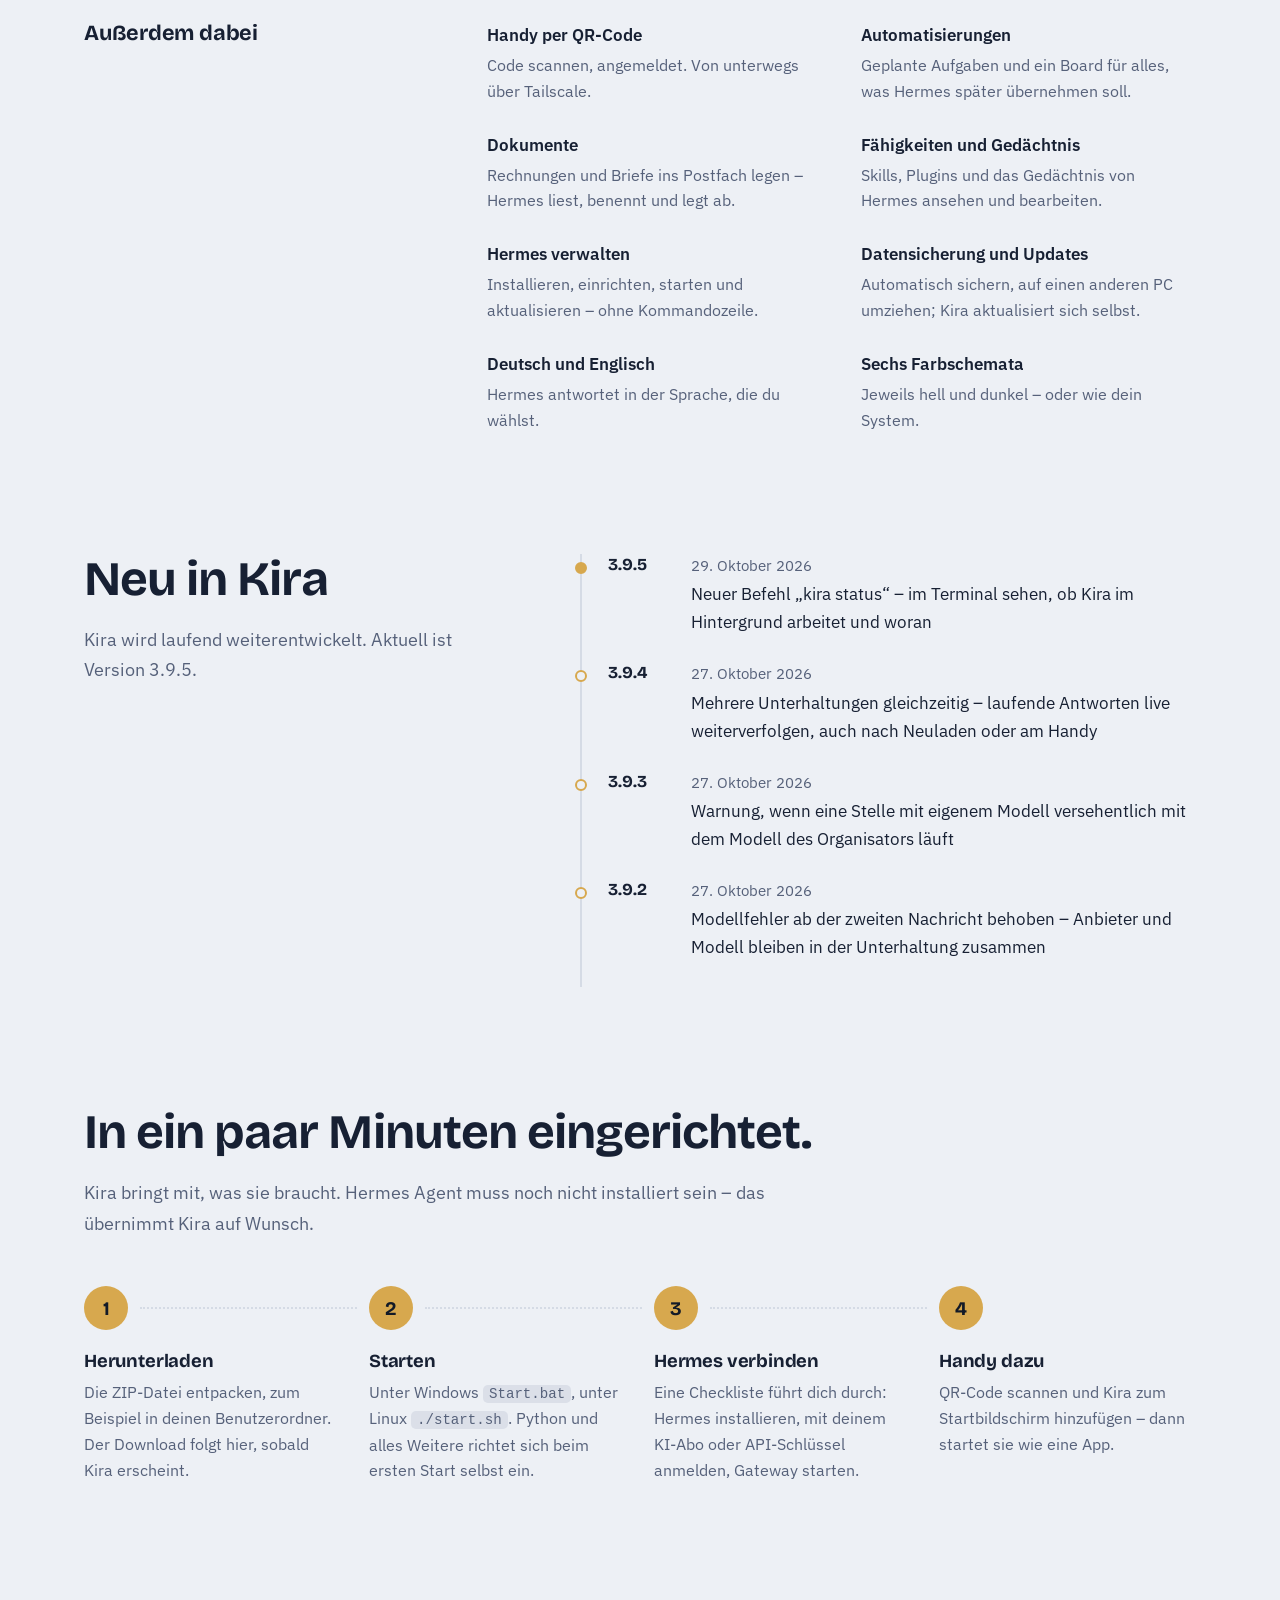
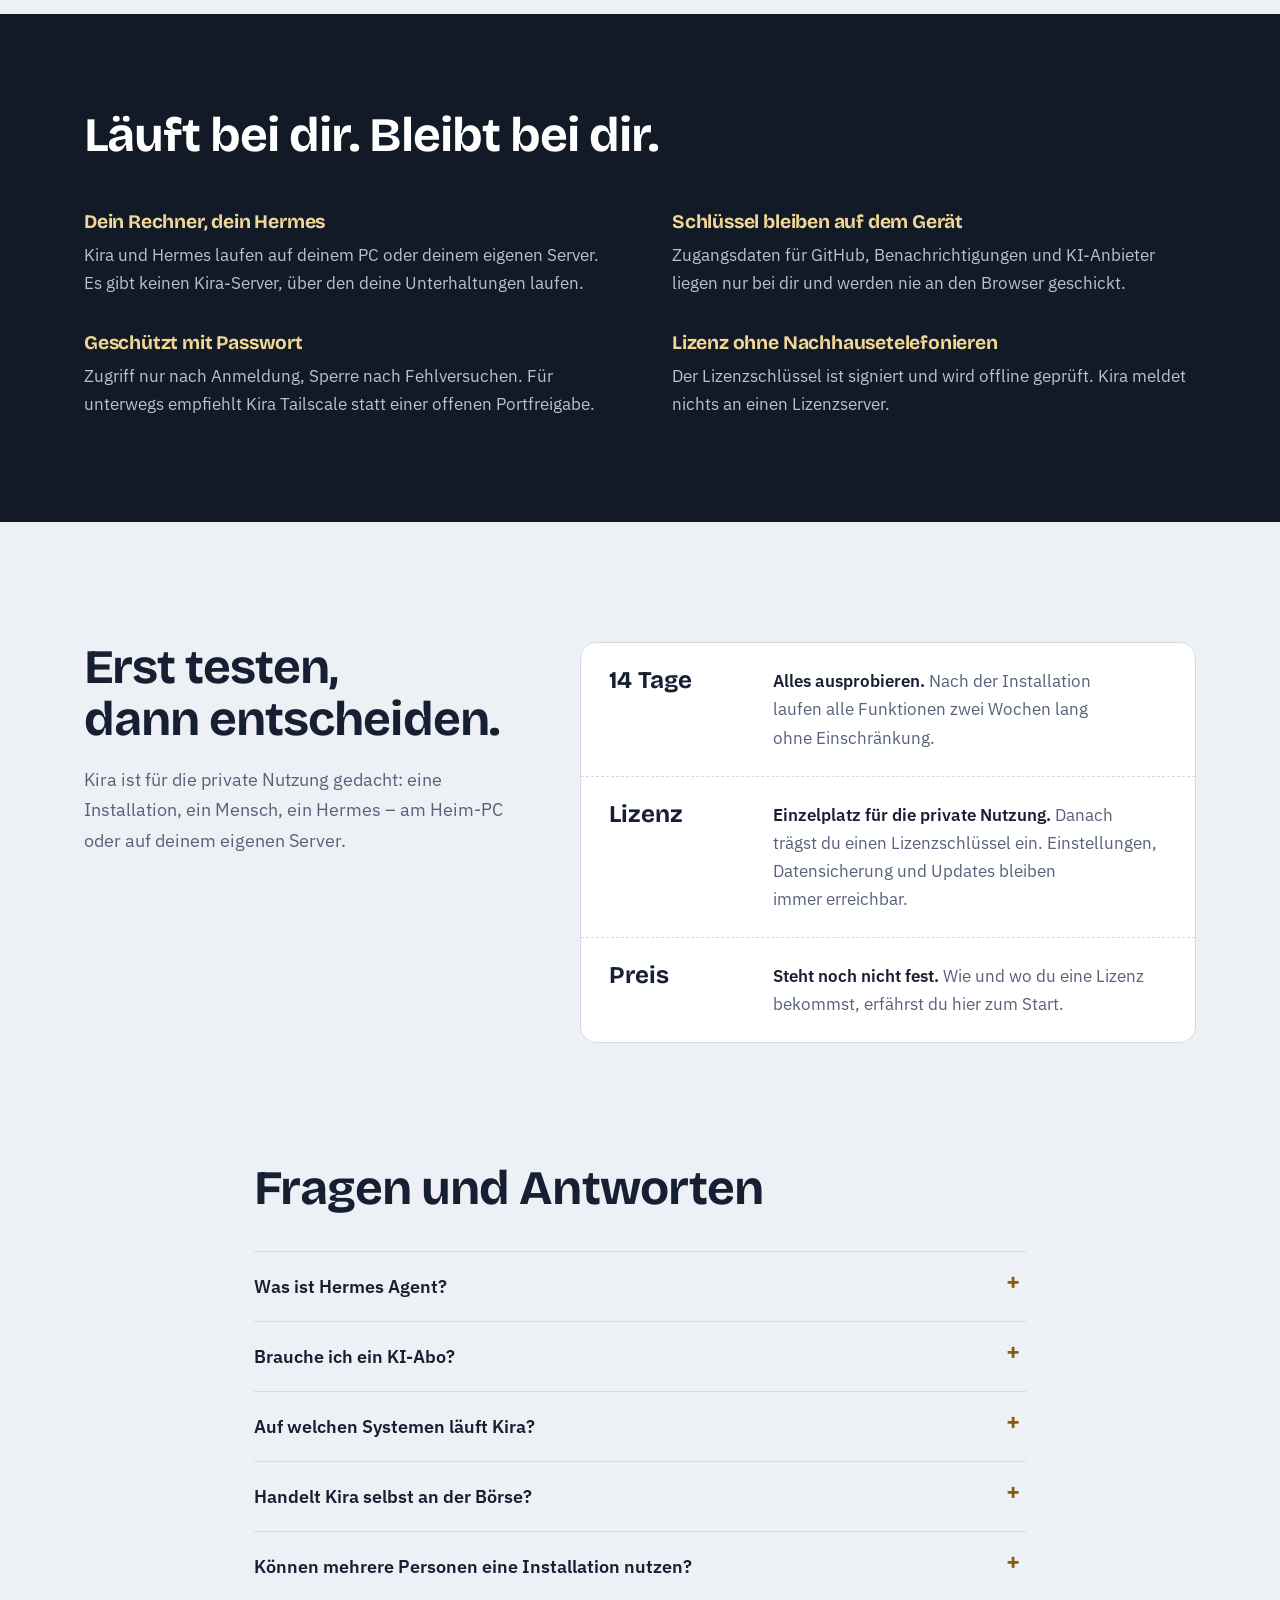
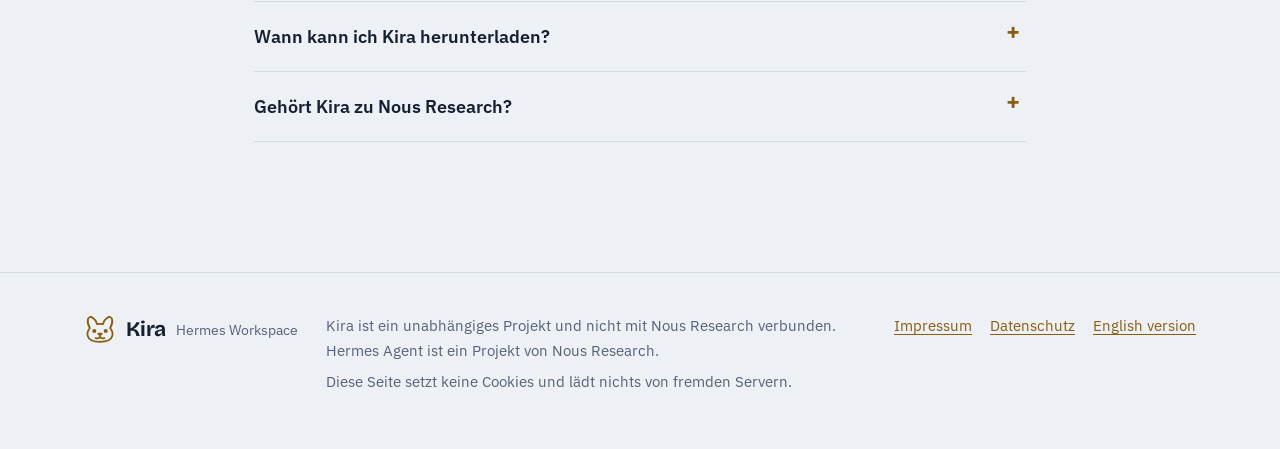
==== commit 59a7fef1: "Kira 3.9.5: Version und Neuigkeiten" ====
--- a/index.html
+++ b/index.html
@@ -179,12 +179,12 @@
 
   <section id="neu" aria-labelledby="neu-h">
     <div class="wrap news">
-      <div class="intro"><h2 id="neu-h">Neu in Kira</h2><p>Kira wird laufend weiterentwickelt. Aktuell ist Version 3.9.4.</p></div>
+      <div class="intro"><h2 id="neu-h">Neu in Kira</h2><p>Kira wird laufend weiterentwickelt. Aktuell ist Version 3.9.5.</p></div>
       <ol class="news-list">
+        <li><span class="news-v">3.9.5</span><time datetime="2026-10-29">29. Oktober 2026</time><span class="news-t">Neuer Befehl „kira status“ – im Terminal sehen, ob Kira im Hintergrund arbeitet und woran</span></li>
         <li><span class="news-v">3.9.4</span><time datetime="2026-10-27">27. Oktober 2026</time><span class="news-t">Mehrere Unterhaltungen gleichzeitig – laufende Antworten live weiterverfolgen, auch nach Neuladen oder am Handy</span></li>
         <li><span class="news-v">3.9.3</span><time datetime="2026-10-27">27. Oktober 2026</time><span class="news-t">Warnung, wenn eine Stelle mit eigenem Modell versehentlich mit dem Modell des Organisators läuft</span></li>
         <li><span class="news-v">3.9.2</span><time datetime="2026-10-27">27. Oktober 2026</time><span class="news-t">Modellfehler ab der zweiten Nachricht behoben – Anbieter und Modell bleiben in der Unterhaltung zusammen</span></li>
-        <li><span class="news-v">3.9.1</span><time datetime="2026-10-27">27. Oktober 2026</time><span class="news-t">Kira meldet auch ohne offenes Fenster – Abgleich mit GitHub und Update-Prüfung laufen im Hintergrund</span></li>
       </ol>
     </div>
   </section>
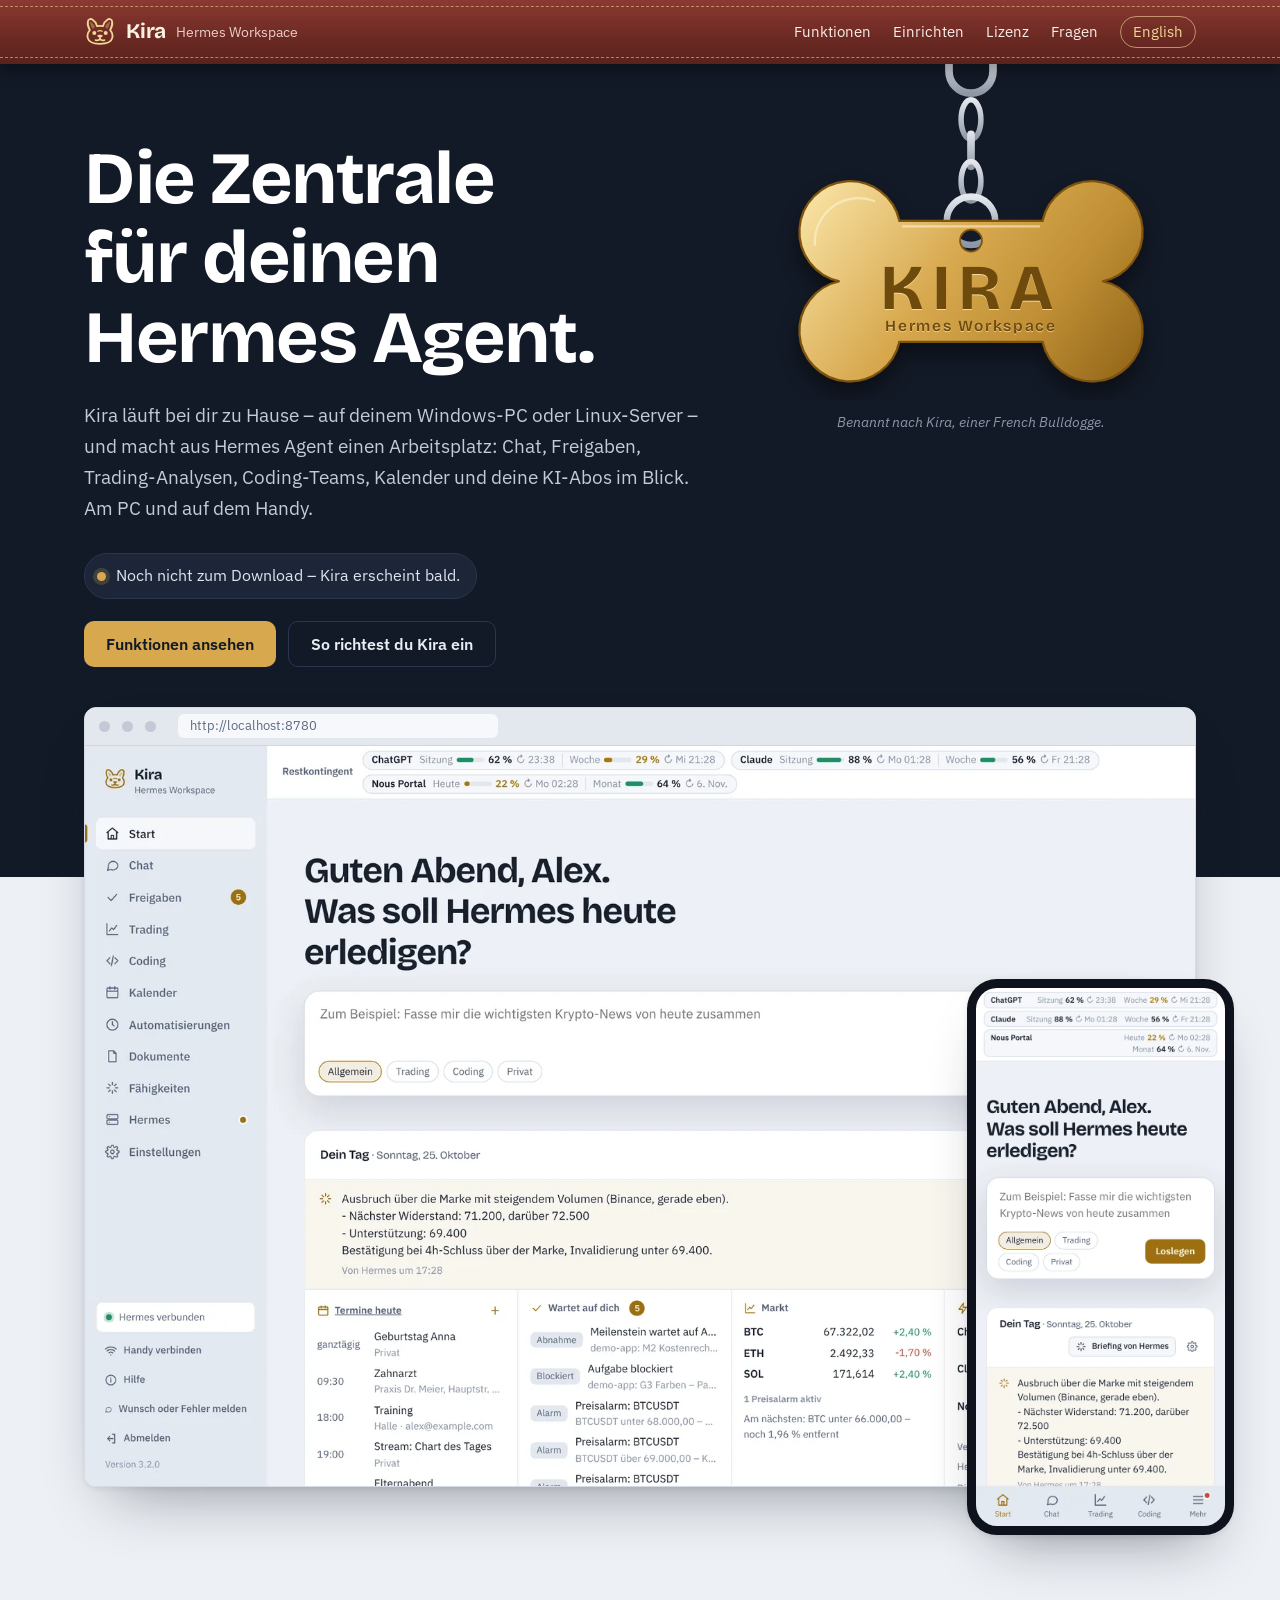
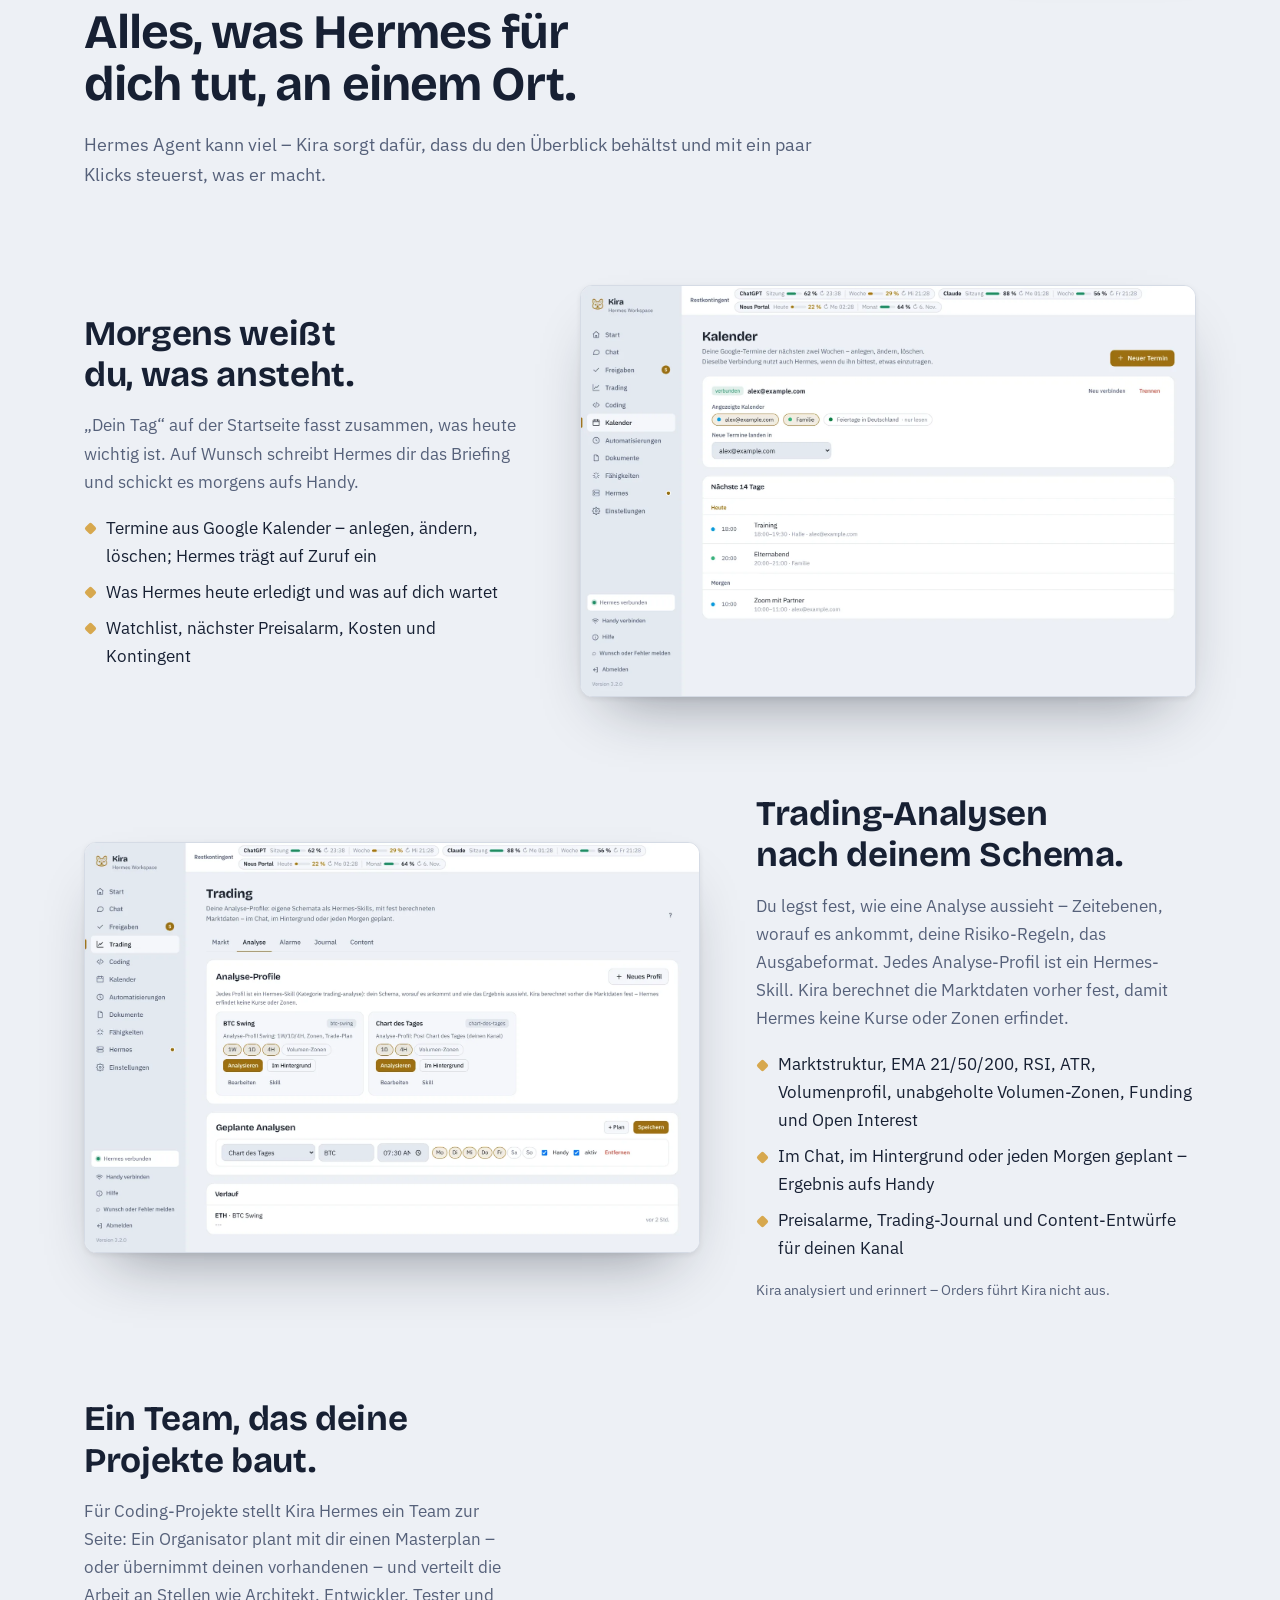
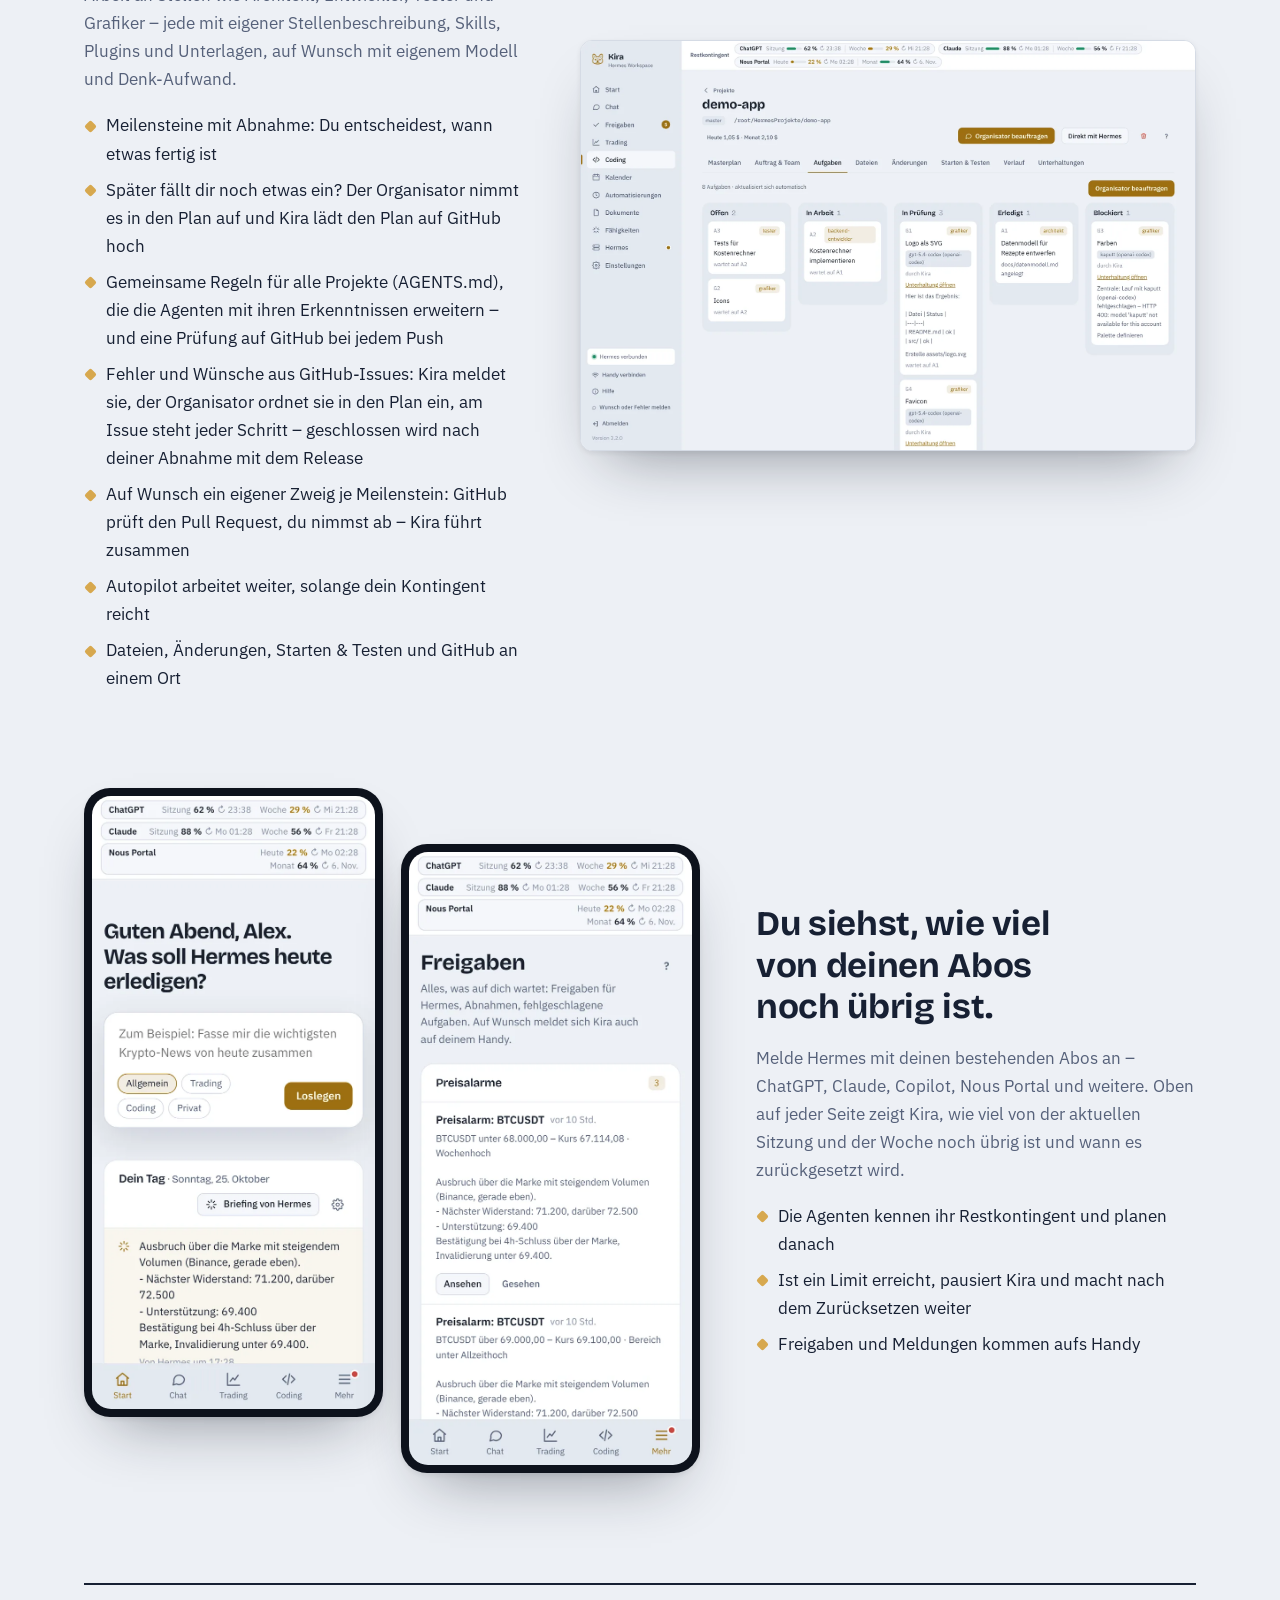
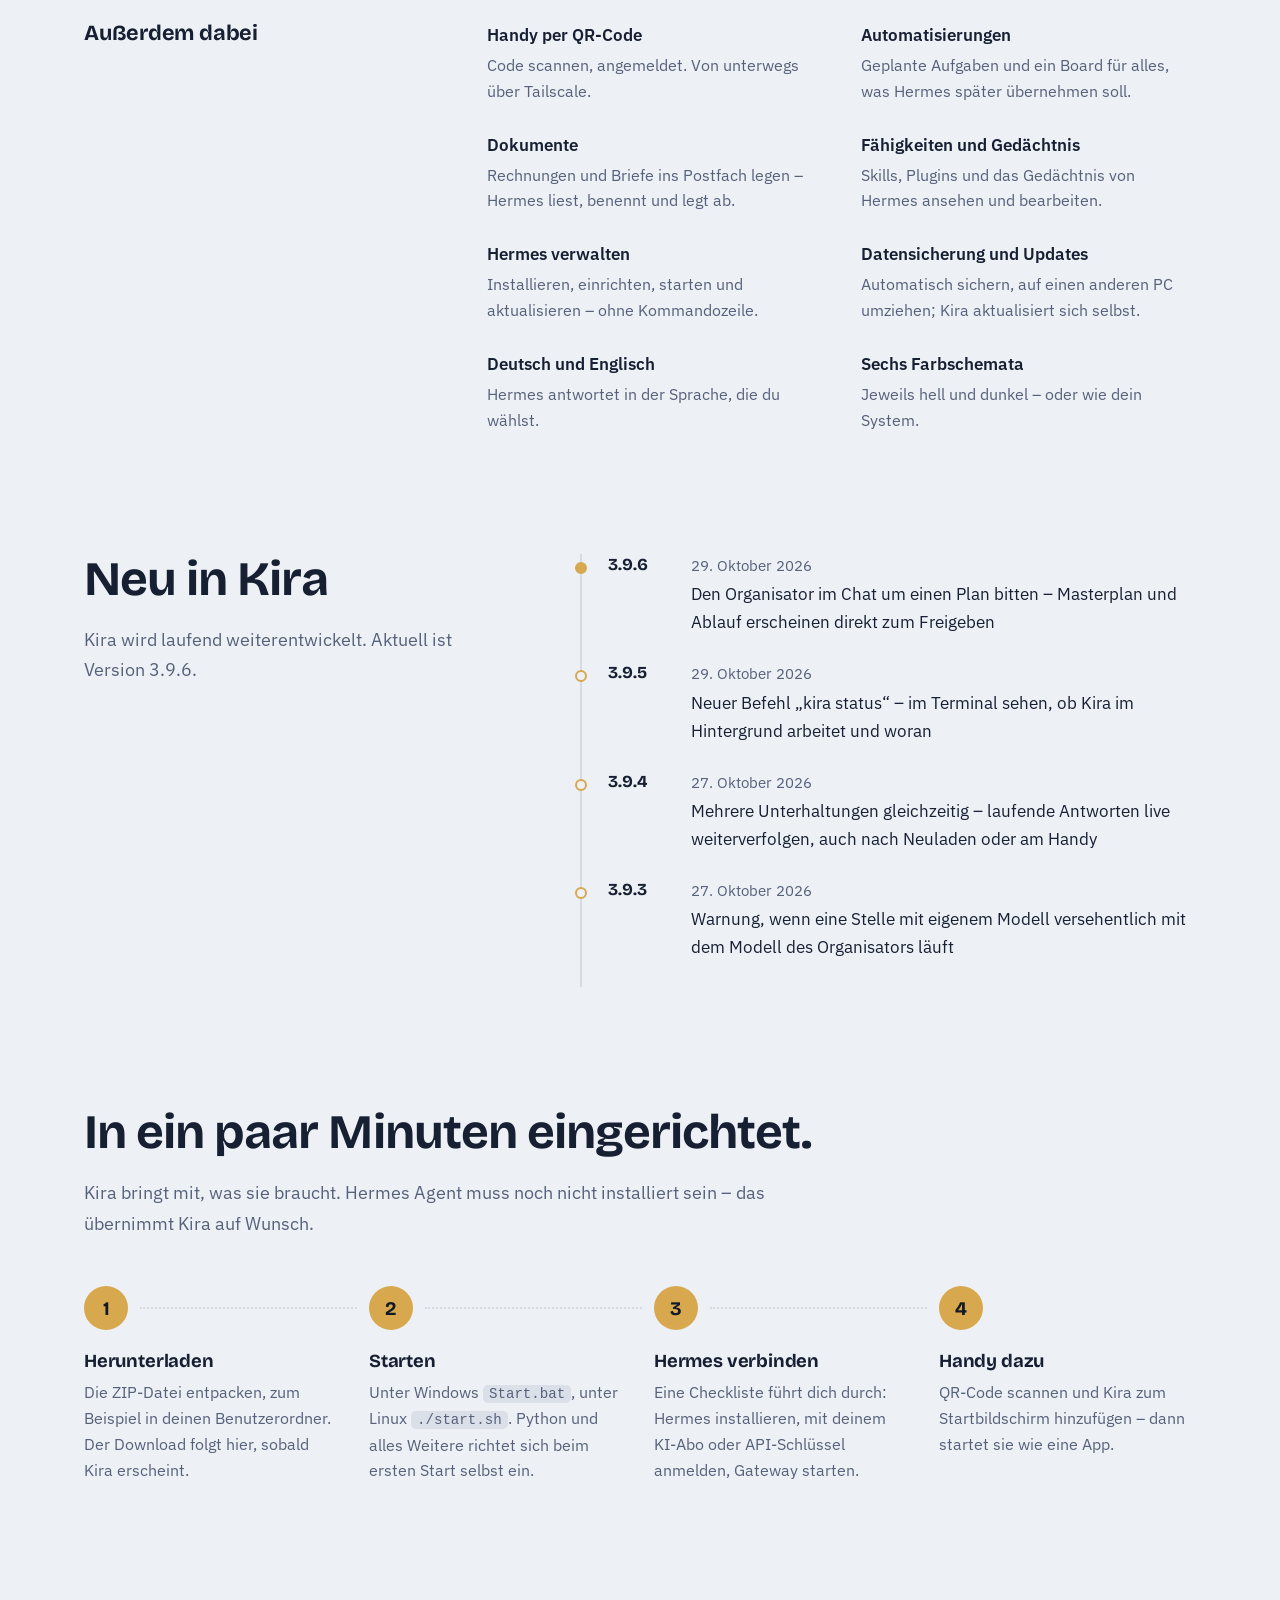
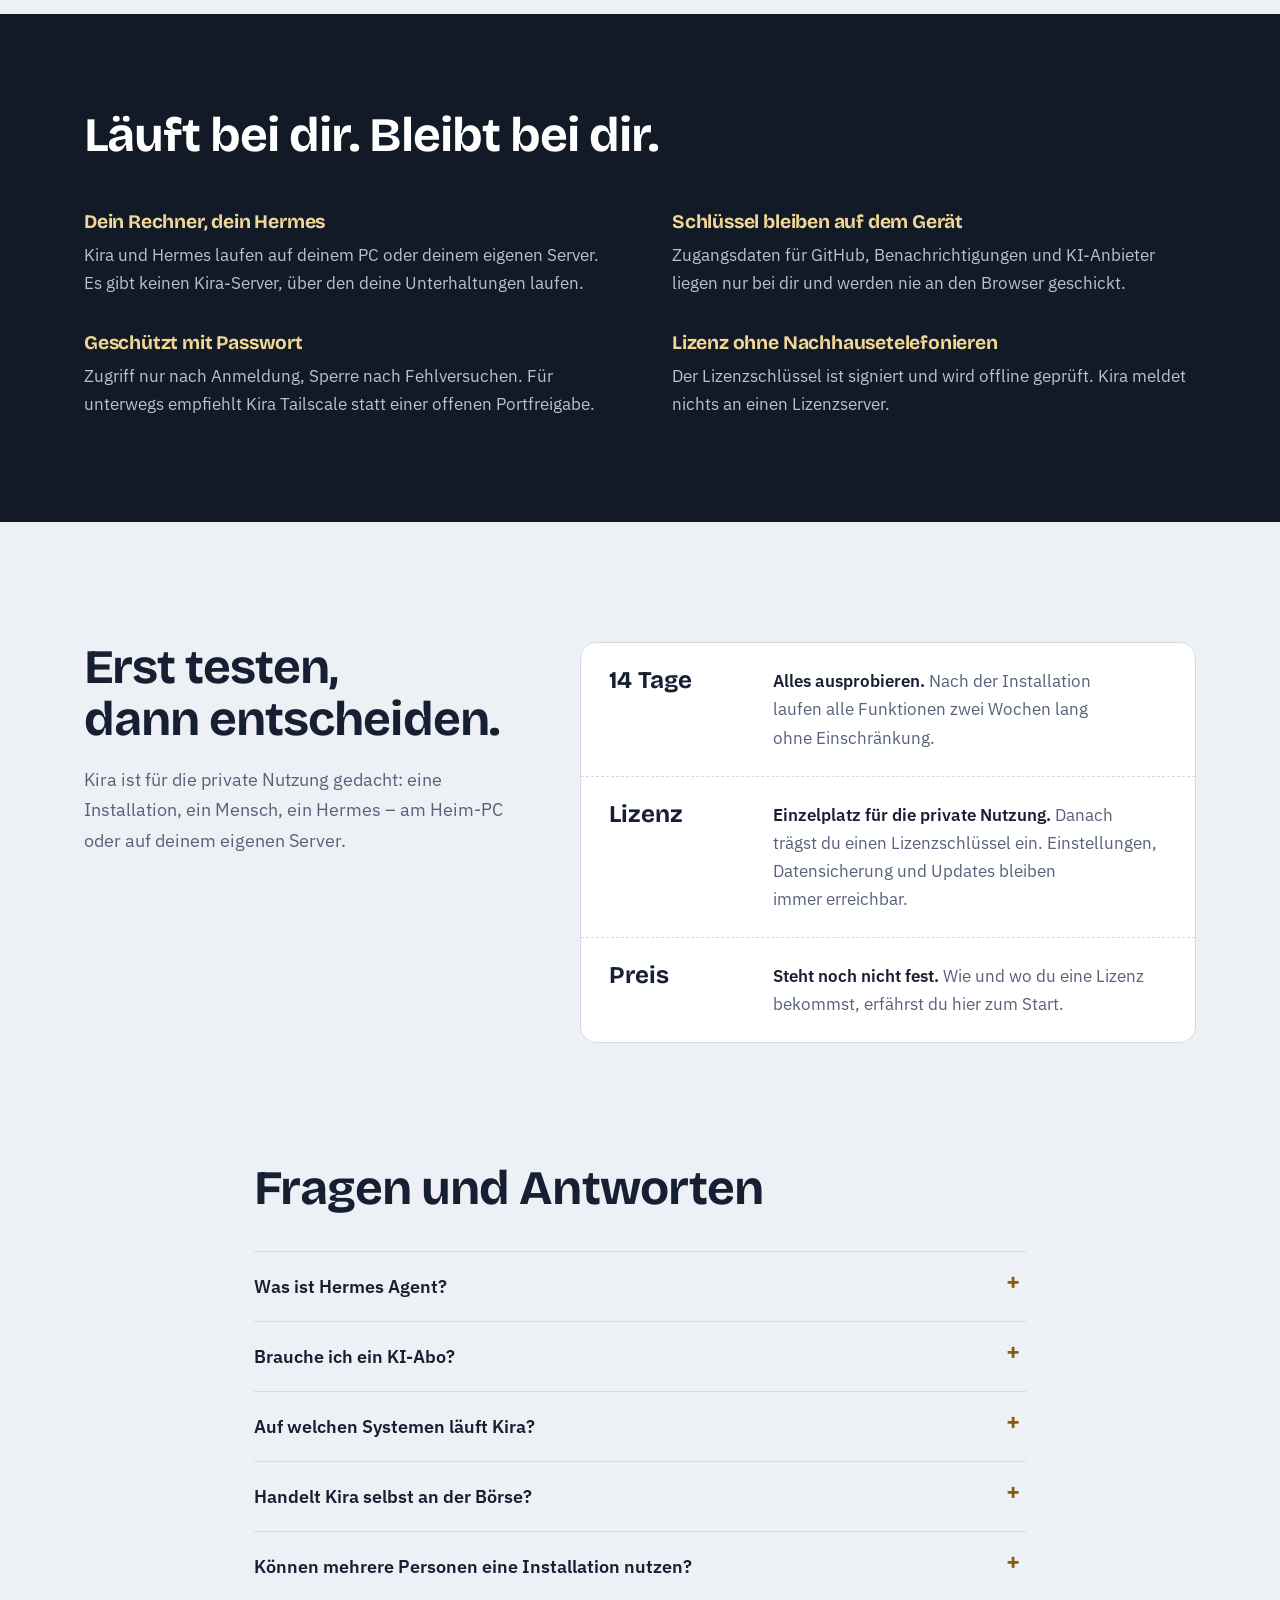
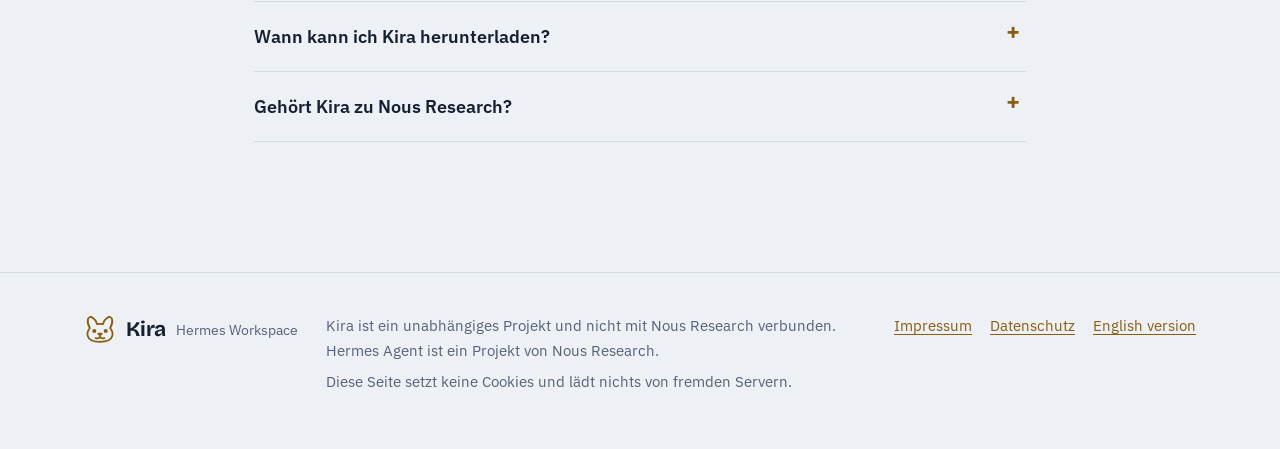
==== commit c5e96220: "Kira 3.9.6: Version und Neuigkeiten" ====
--- a/index.html
+++ b/index.html
@@ -179,12 +179,12 @@
 
   <section id="neu" aria-labelledby="neu-h">
     <div class="wrap news">
-      <div class="intro"><h2 id="neu-h">Neu in Kira</h2><p>Kira wird laufend weiterentwickelt. Aktuell ist Version 3.9.5.</p></div>
+      <div class="intro"><h2 id="neu-h">Neu in Kira</h2><p>Kira wird laufend weiterentwickelt. Aktuell ist Version 3.9.6.</p></div>
       <ol class="news-list">
+        <li><span class="news-v">3.9.6</span><time datetime="2026-10-29">29. Oktober 2026</time><span class="news-t">Den Organisator im Chat um einen Plan bitten – Masterplan und Ablauf erscheinen direkt zum Freigeben</span></li>
         <li><span class="news-v">3.9.5</span><time datetime="2026-10-29">29. Oktober 2026</time><span class="news-t">Neuer Befehl „kira status“ – im Terminal sehen, ob Kira im Hintergrund arbeitet und woran</span></li>
         <li><span class="news-v">3.9.4</span><time datetime="2026-10-27">27. Oktober 2026</time><span class="news-t">Mehrere Unterhaltungen gleichzeitig – laufende Antworten live weiterverfolgen, auch nach Neuladen oder am Handy</span></li>
         <li><span class="news-v">3.9.3</span><time datetime="2026-10-27">27. Oktober 2026</time><span class="news-t">Warnung, wenn eine Stelle mit eigenem Modell versehentlich mit dem Modell des Organisators läuft</span></li>
-        <li><span class="news-v">3.9.2</span><time datetime="2026-10-27">27. Oktober 2026</time><span class="news-t">Modellfehler ab der zweiten Nachricht behoben – Anbieter und Modell bleiben in der Unterhaltung zusammen</span></li>
       </ol>
     </div>
   </section>
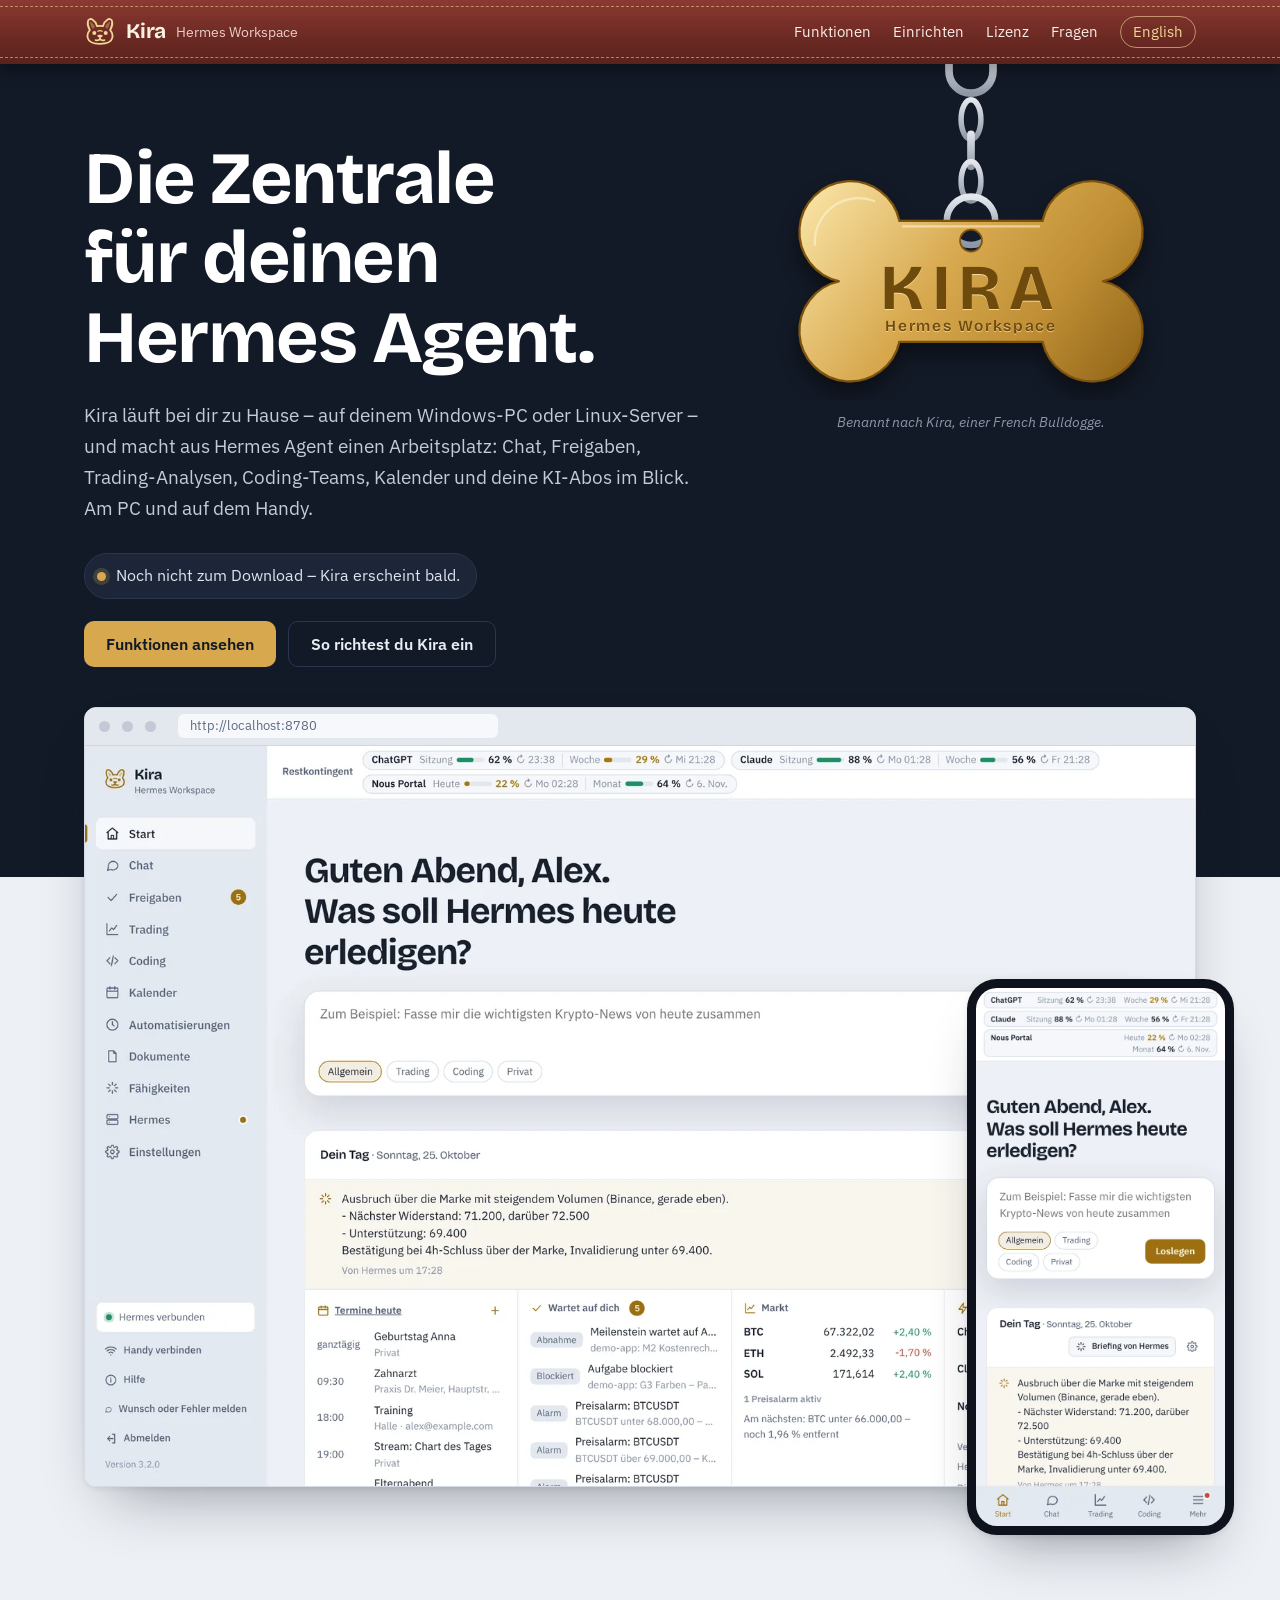
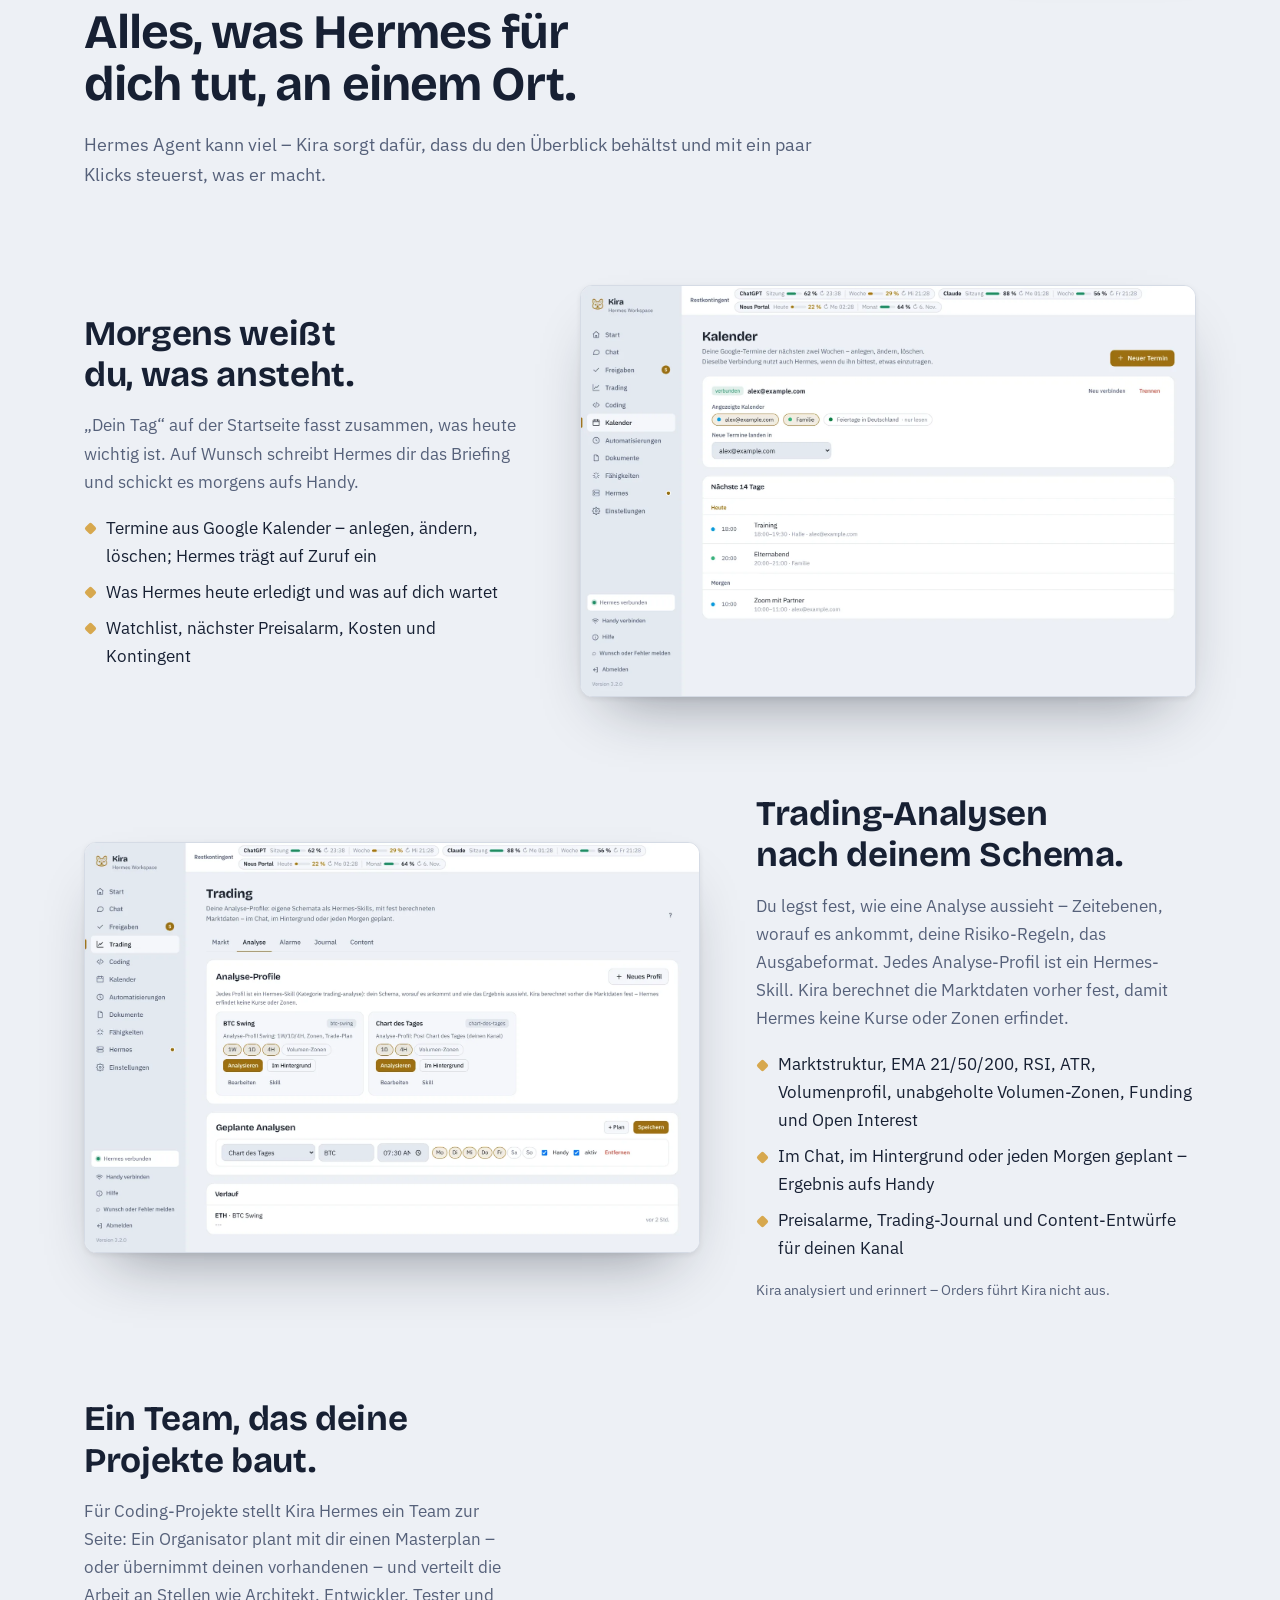
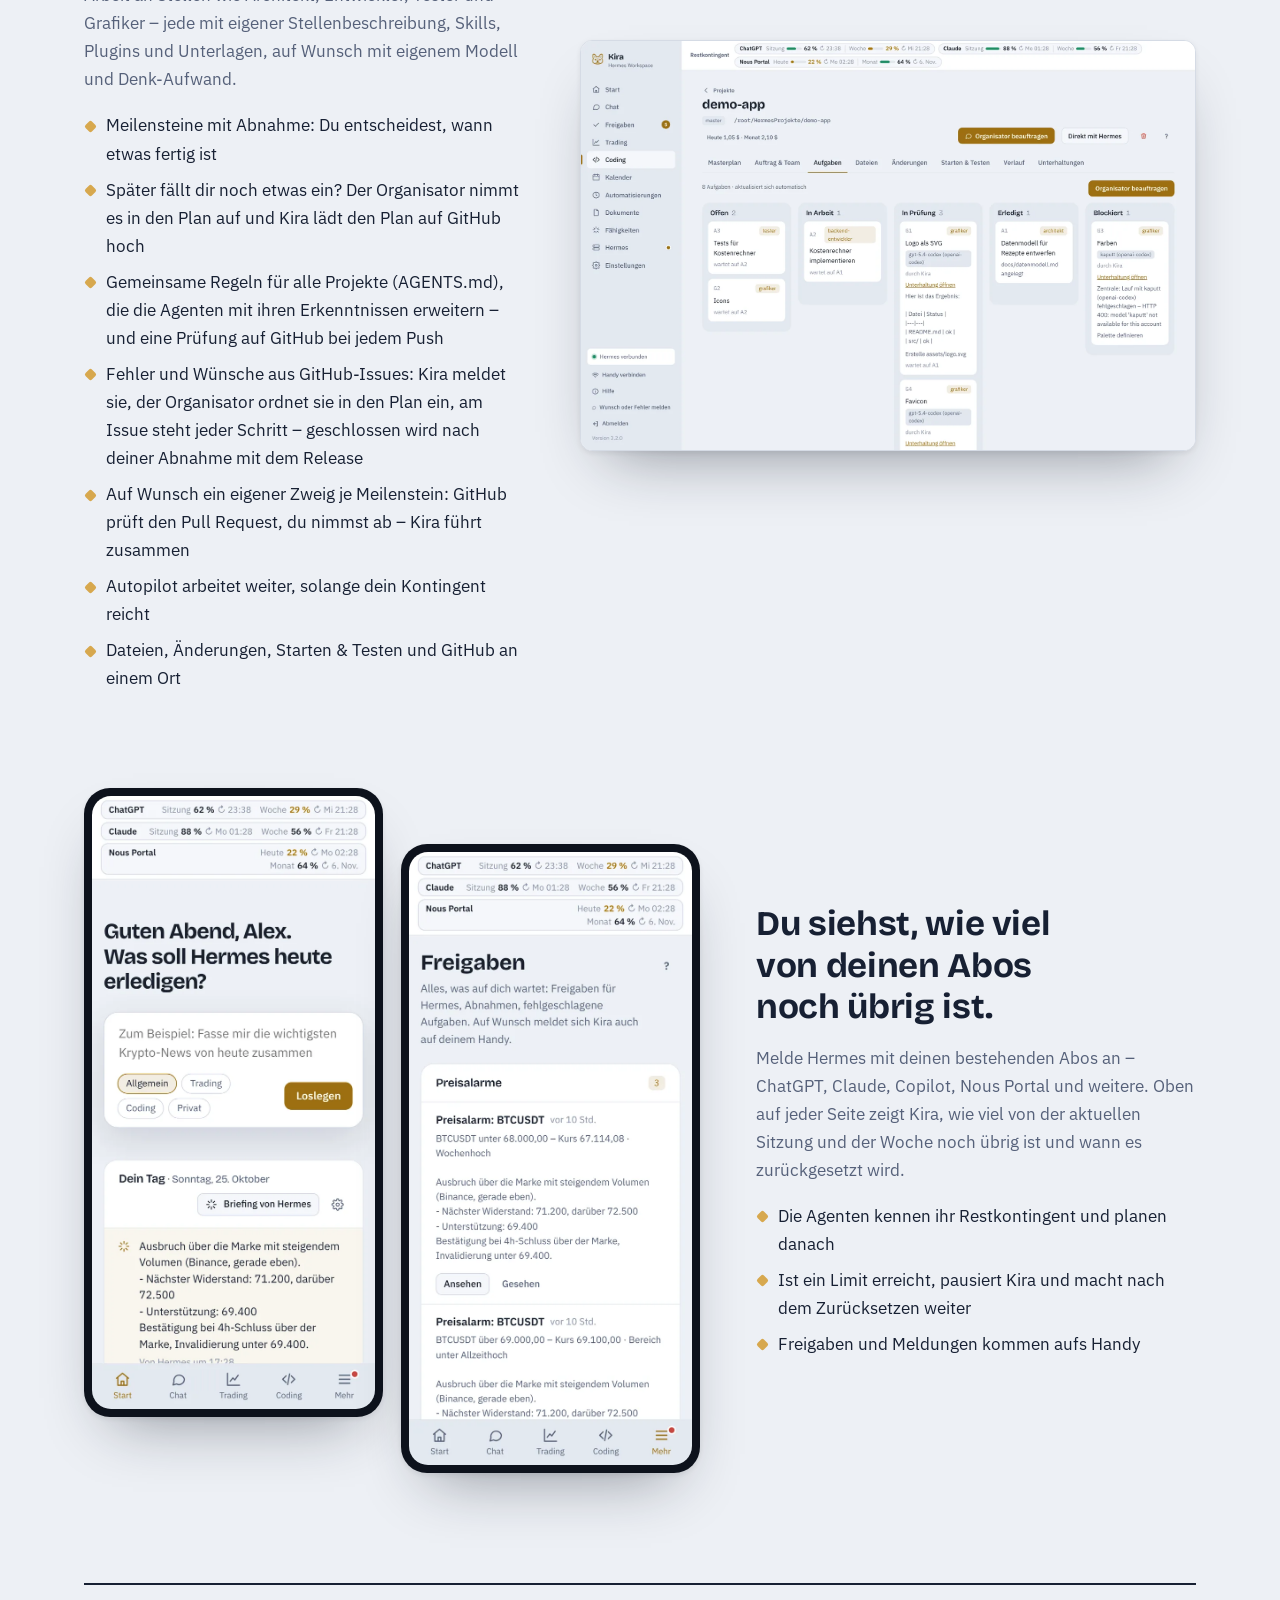
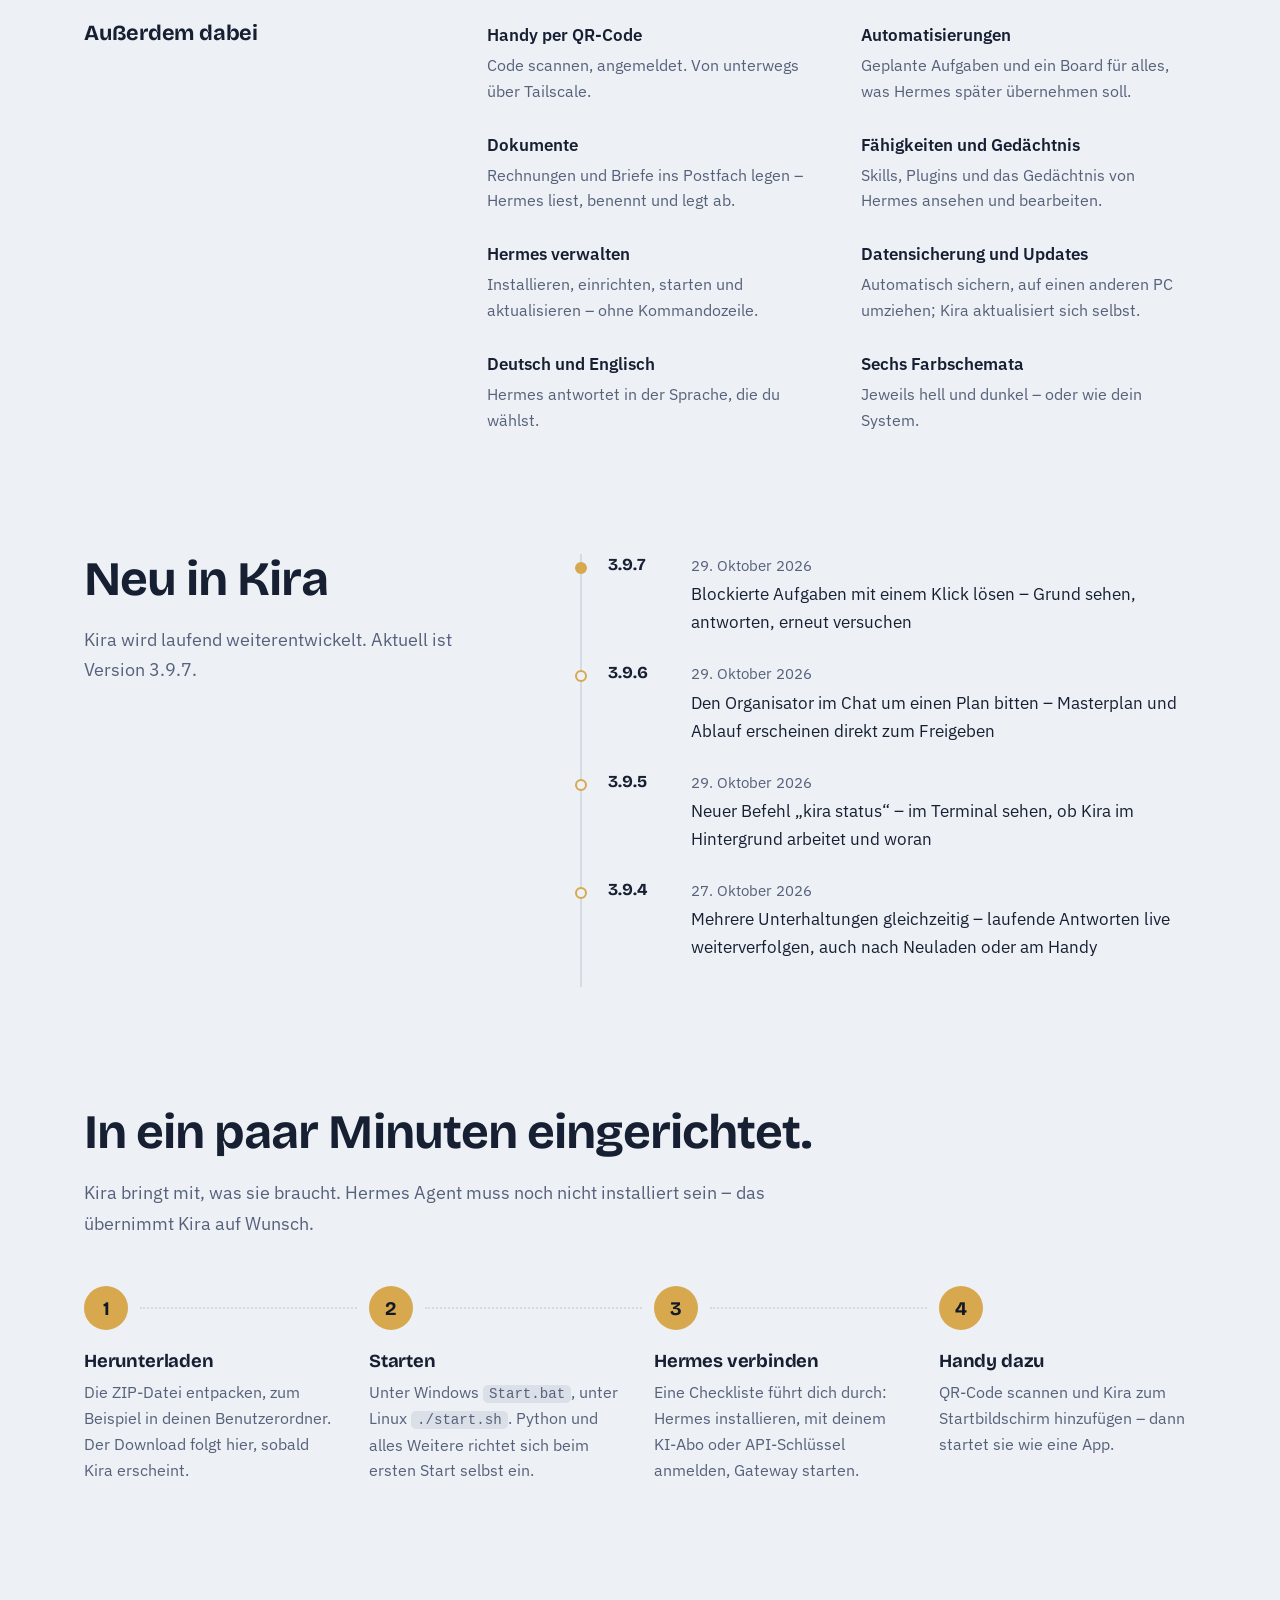
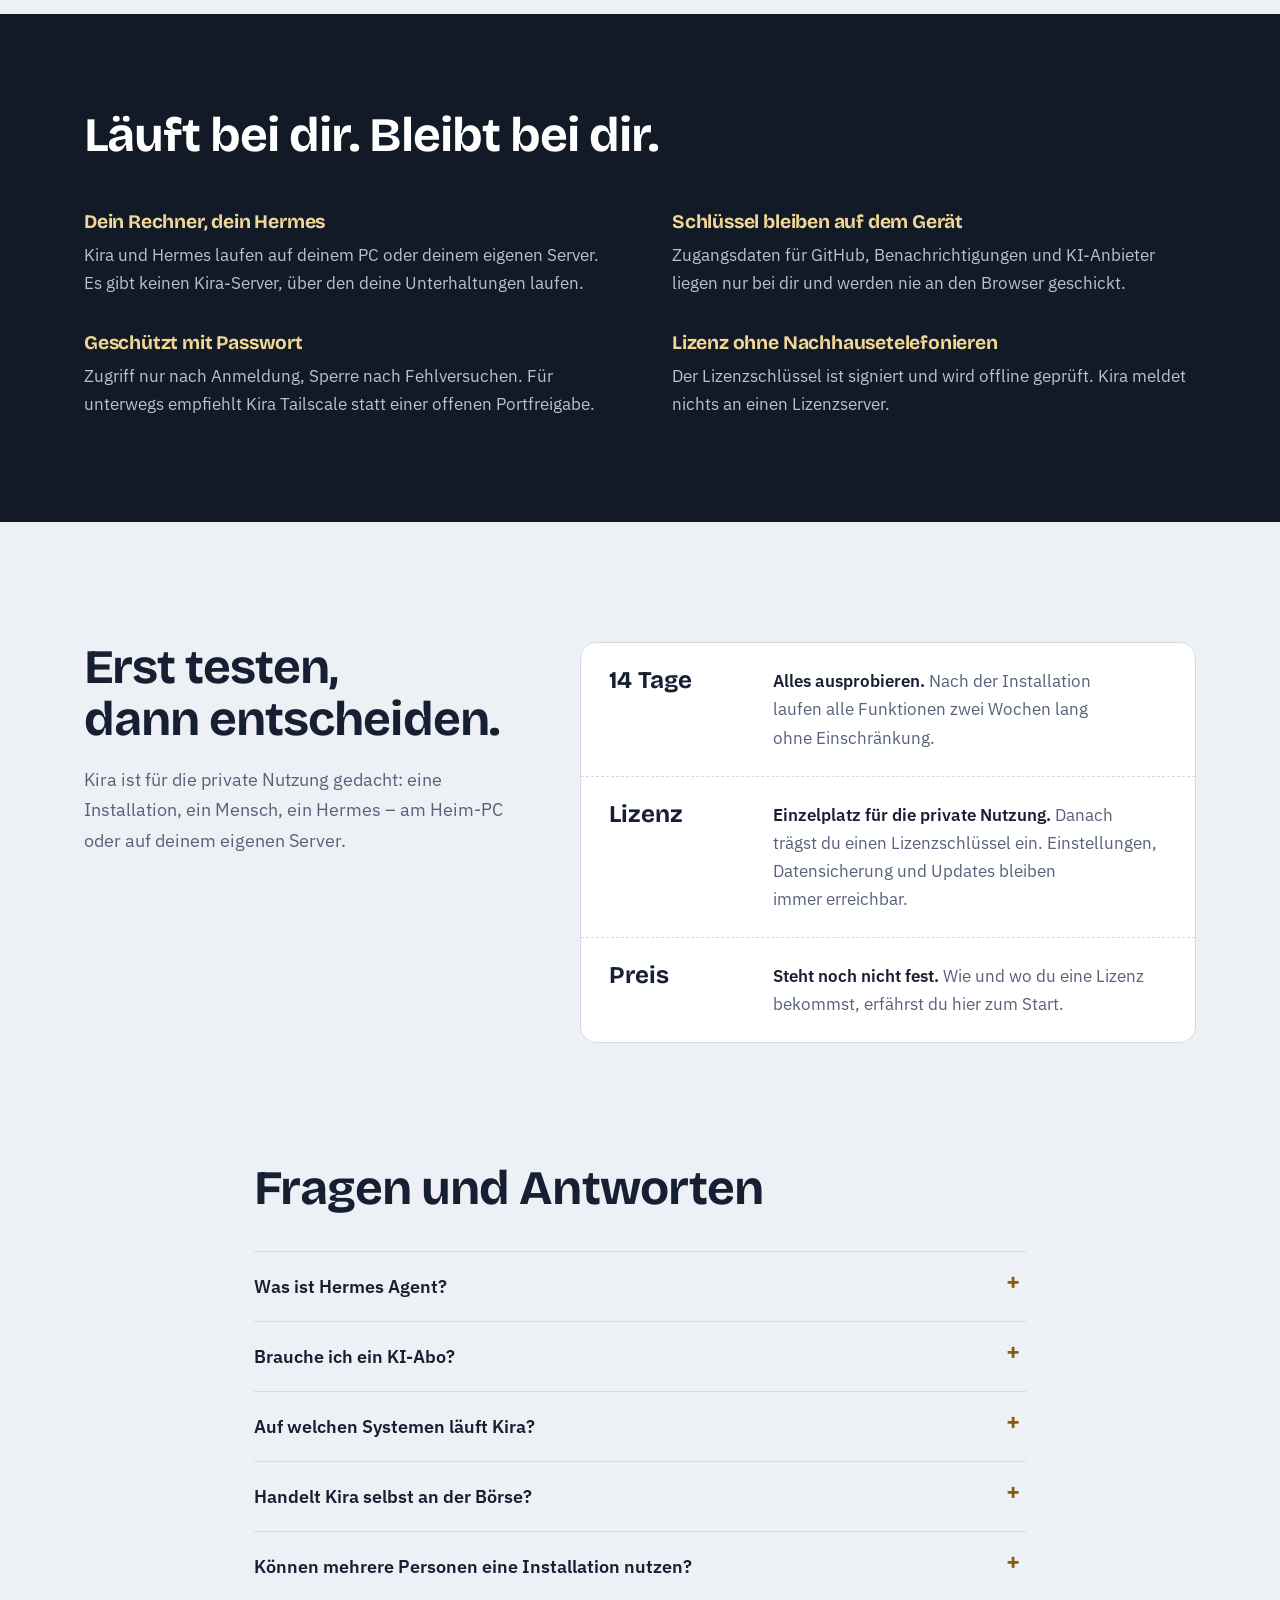
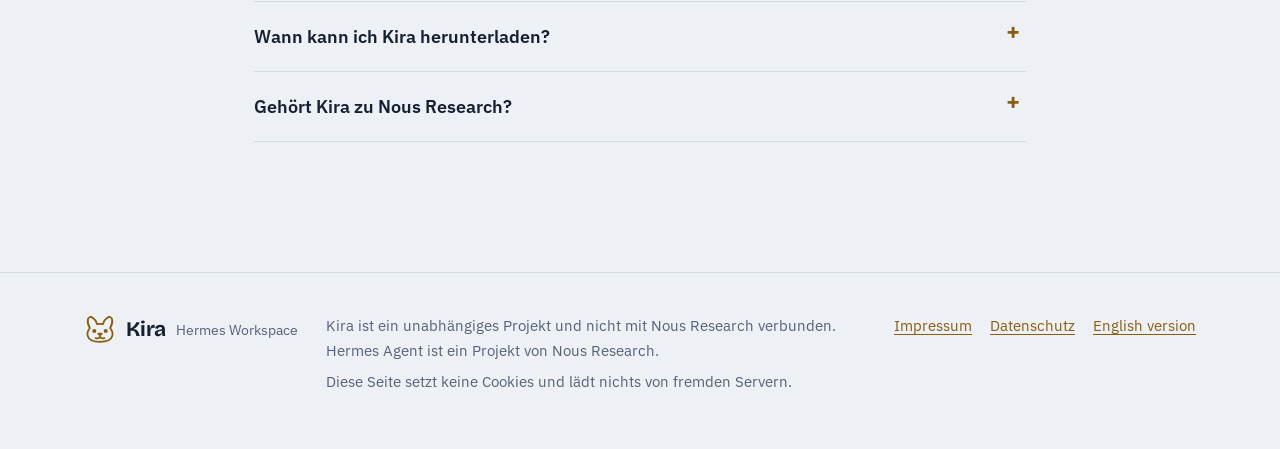
==== commit e93048a7: "Kira 3.9.7: Version und Neuigkeiten" ====
--- a/index.html
+++ b/index.html
@@ -179,12 +179,12 @@
 
   <section id="neu" aria-labelledby="neu-h">
     <div class="wrap news">
-      <div class="intro"><h2 id="neu-h">Neu in Kira</h2><p>Kira wird laufend weiterentwickelt. Aktuell ist Version 3.9.6.</p></div>
+      <div class="intro"><h2 id="neu-h">Neu in Kira</h2><p>Kira wird laufend weiterentwickelt. Aktuell ist Version 3.9.7.</p></div>
       <ol class="news-list">
+        <li><span class="news-v">3.9.7</span><time datetime="2026-10-29">29. Oktober 2026</time><span class="news-t">Blockierte Aufgaben mit einem Klick lösen – Grund sehen, antworten, erneut versuchen</span></li>
         <li><span class="news-v">3.9.6</span><time datetime="2026-10-29">29. Oktober 2026</time><span class="news-t">Den Organisator im Chat um einen Plan bitten – Masterplan und Ablauf erscheinen direkt zum Freigeben</span></li>
         <li><span class="news-v">3.9.5</span><time datetime="2026-10-29">29. Oktober 2026</time><span class="news-t">Neuer Befehl „kira status“ – im Terminal sehen, ob Kira im Hintergrund arbeitet und woran</span></li>
         <li><span class="news-v">3.9.4</span><time datetime="2026-10-27">27. Oktober 2026</time><span class="news-t">Mehrere Unterhaltungen gleichzeitig – laufende Antworten live weiterverfolgen, auch nach Neuladen oder am Handy</span></li>
-        <li><span class="news-v">3.9.3</span><time datetime="2026-10-27">27. Oktober 2026</time><span class="news-t">Warnung, wenn eine Stelle mit eigenem Modell versehentlich mit dem Modell des Organisators läuft</span></li>
       </ol>
     </div>
   </section>
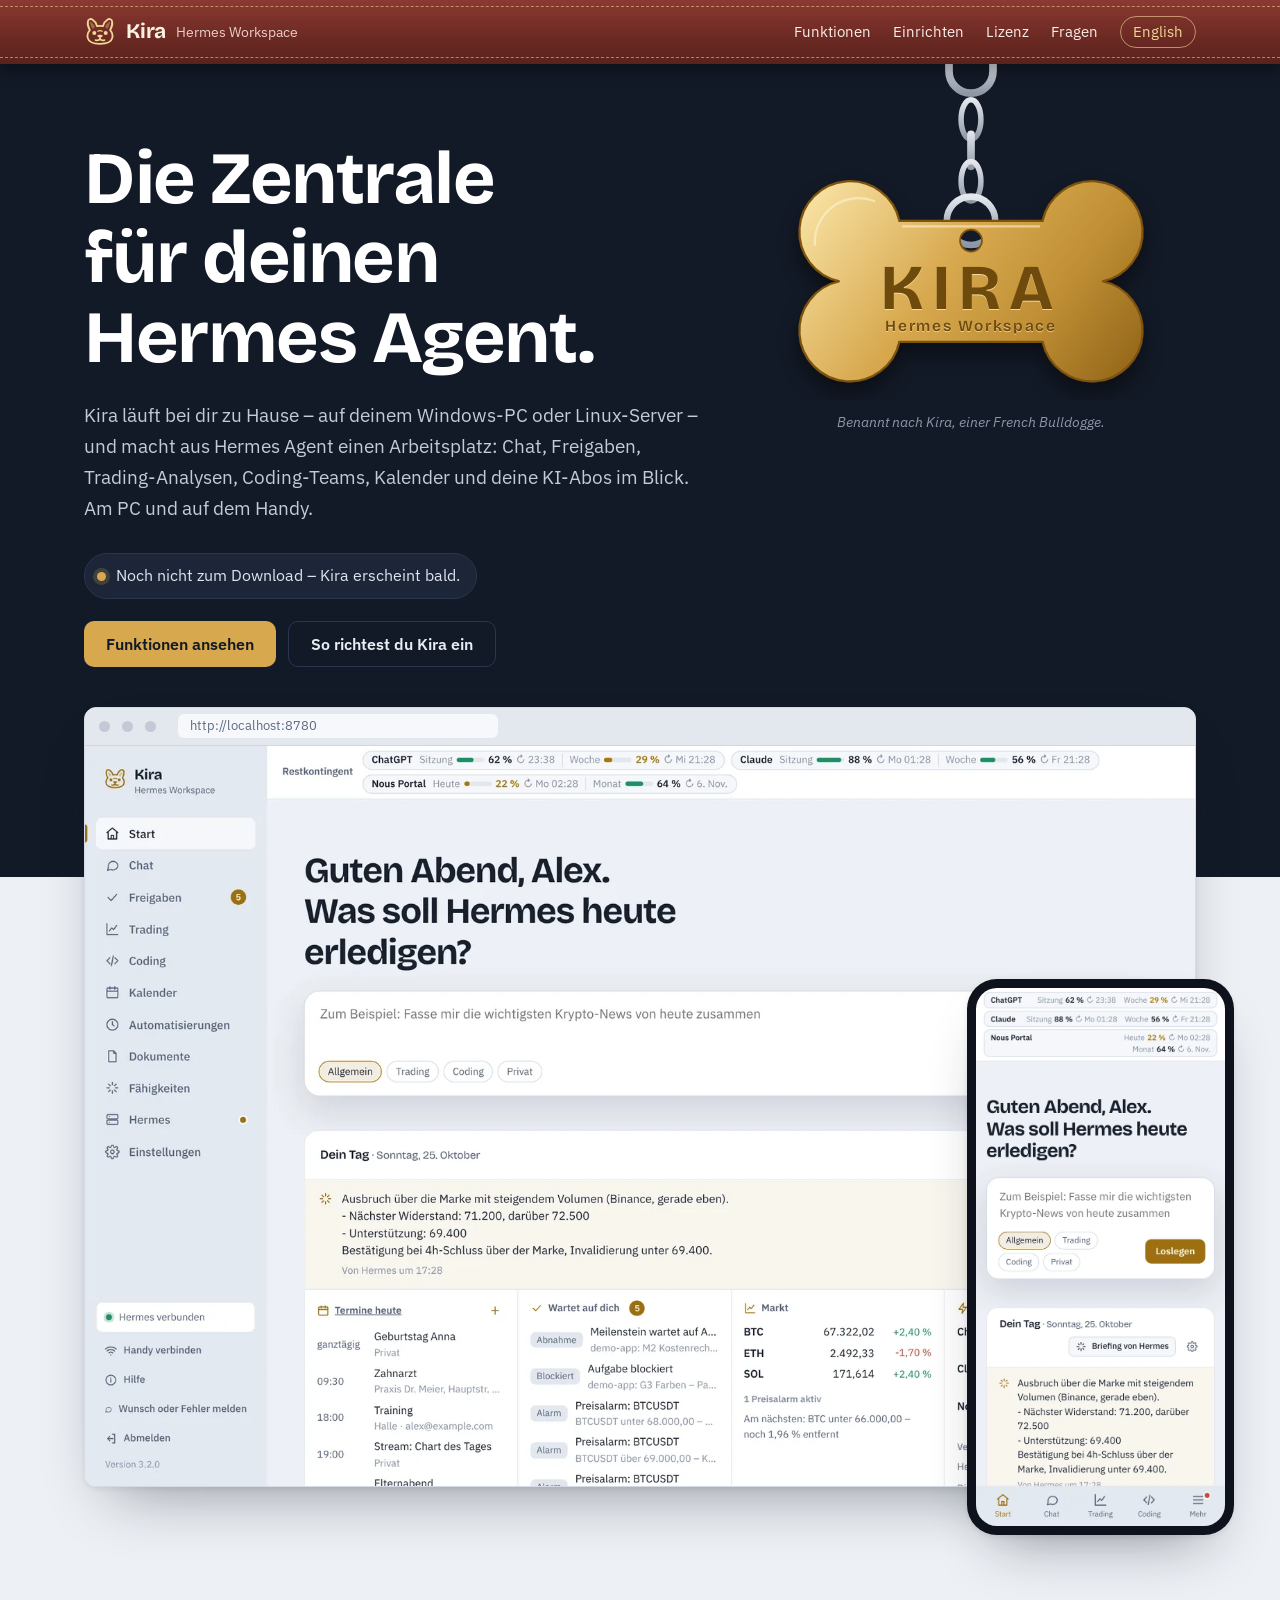
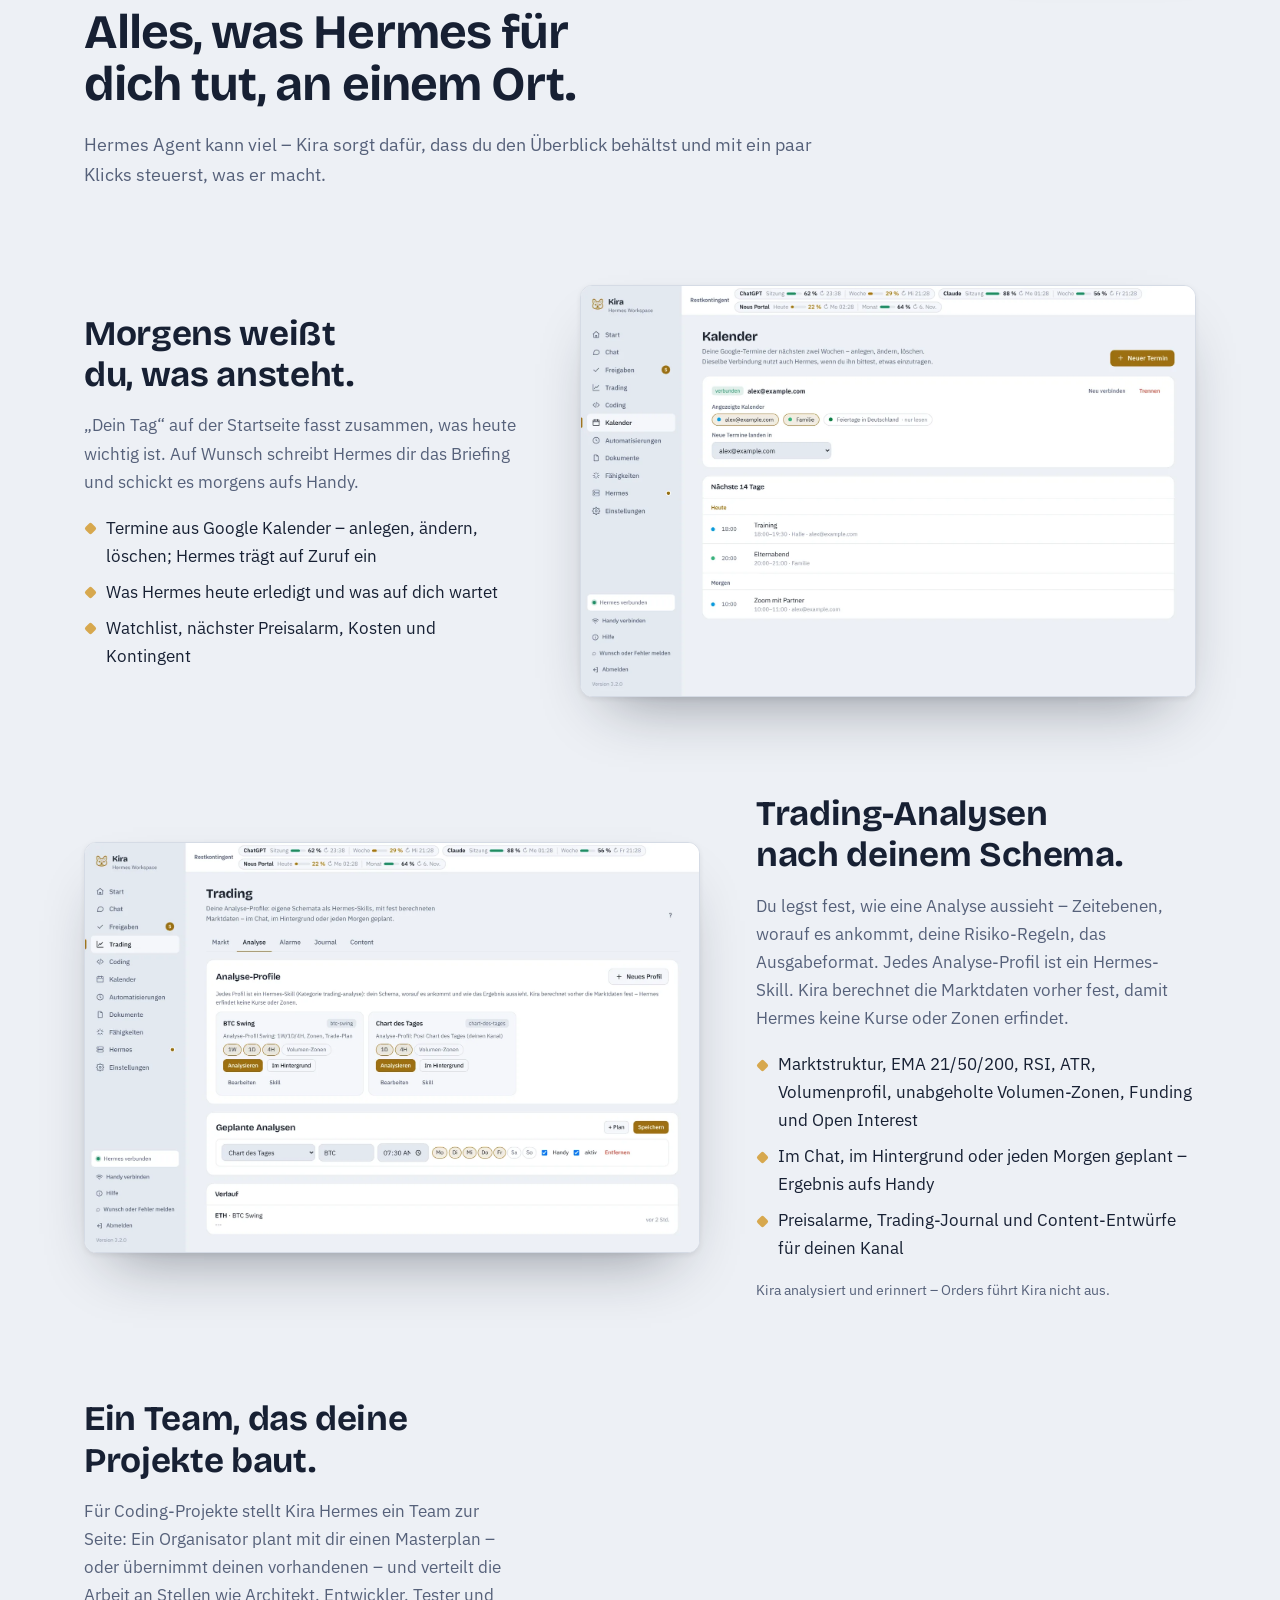
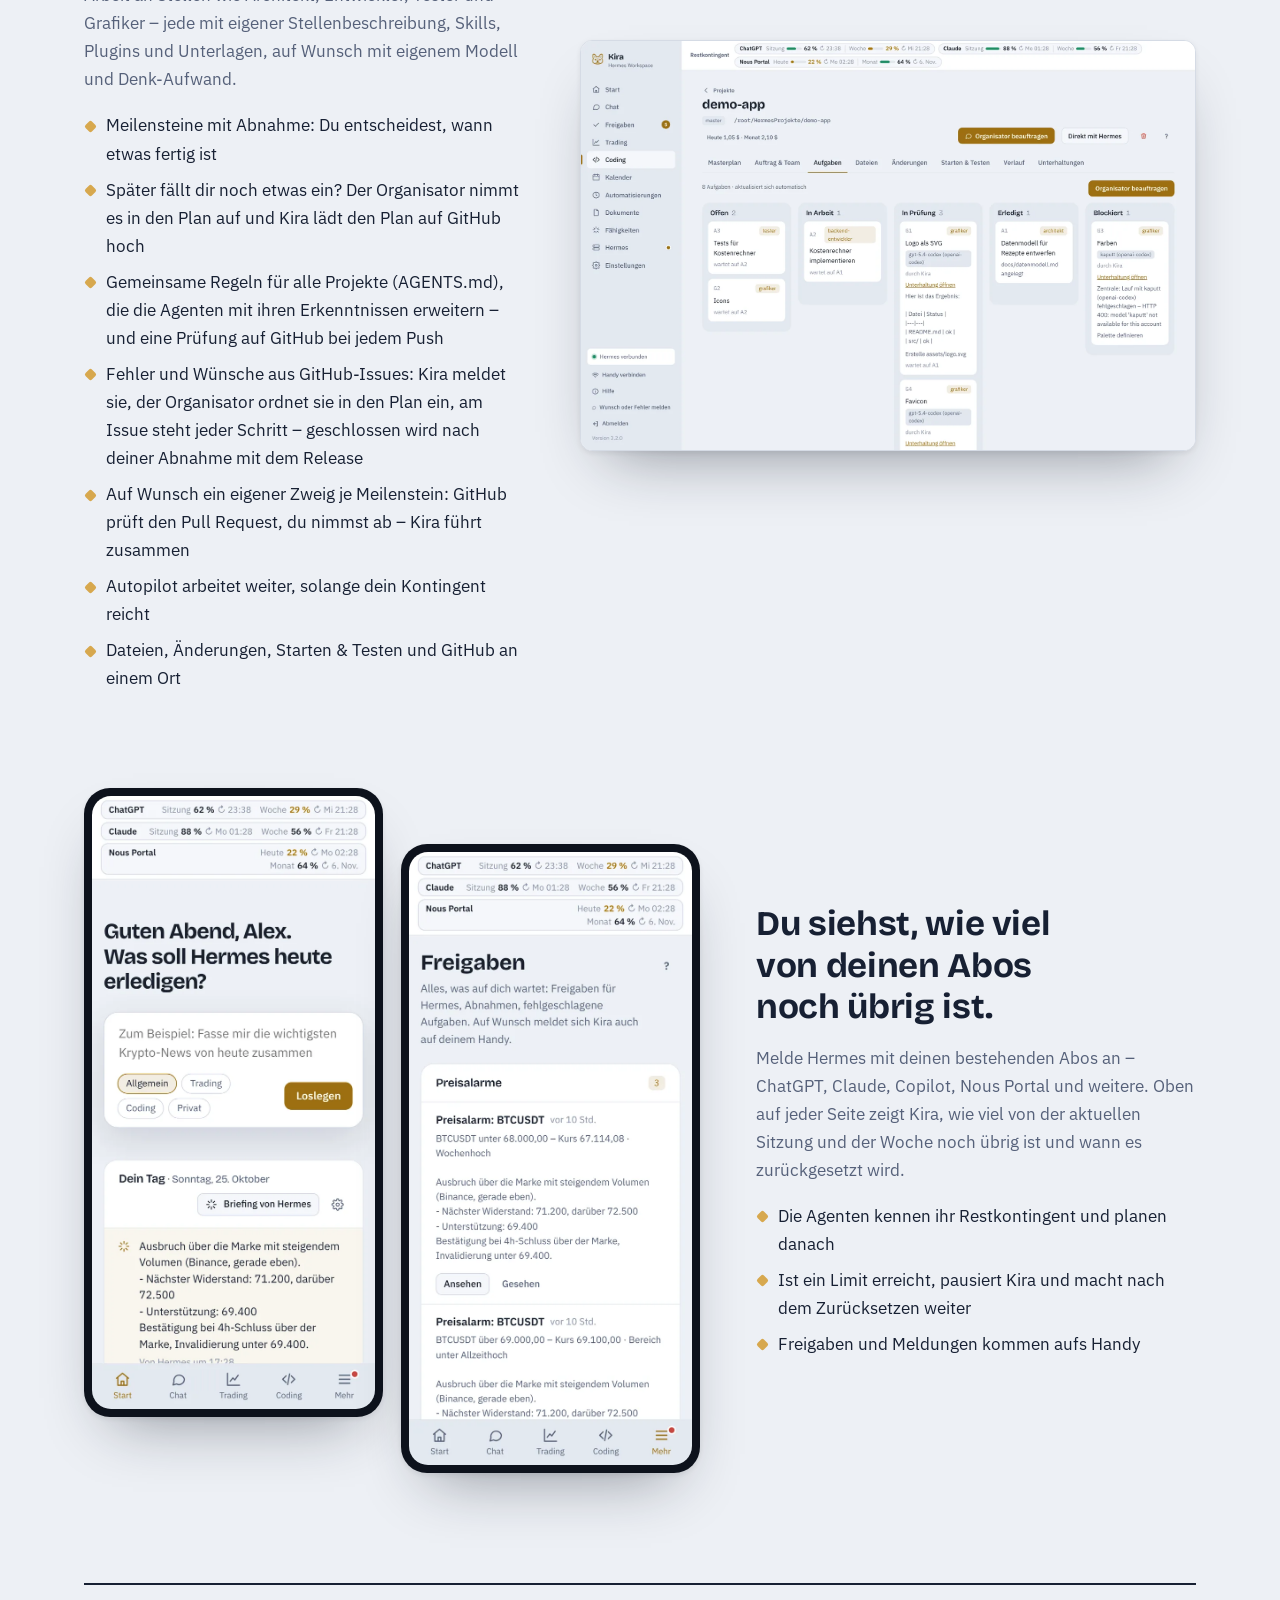
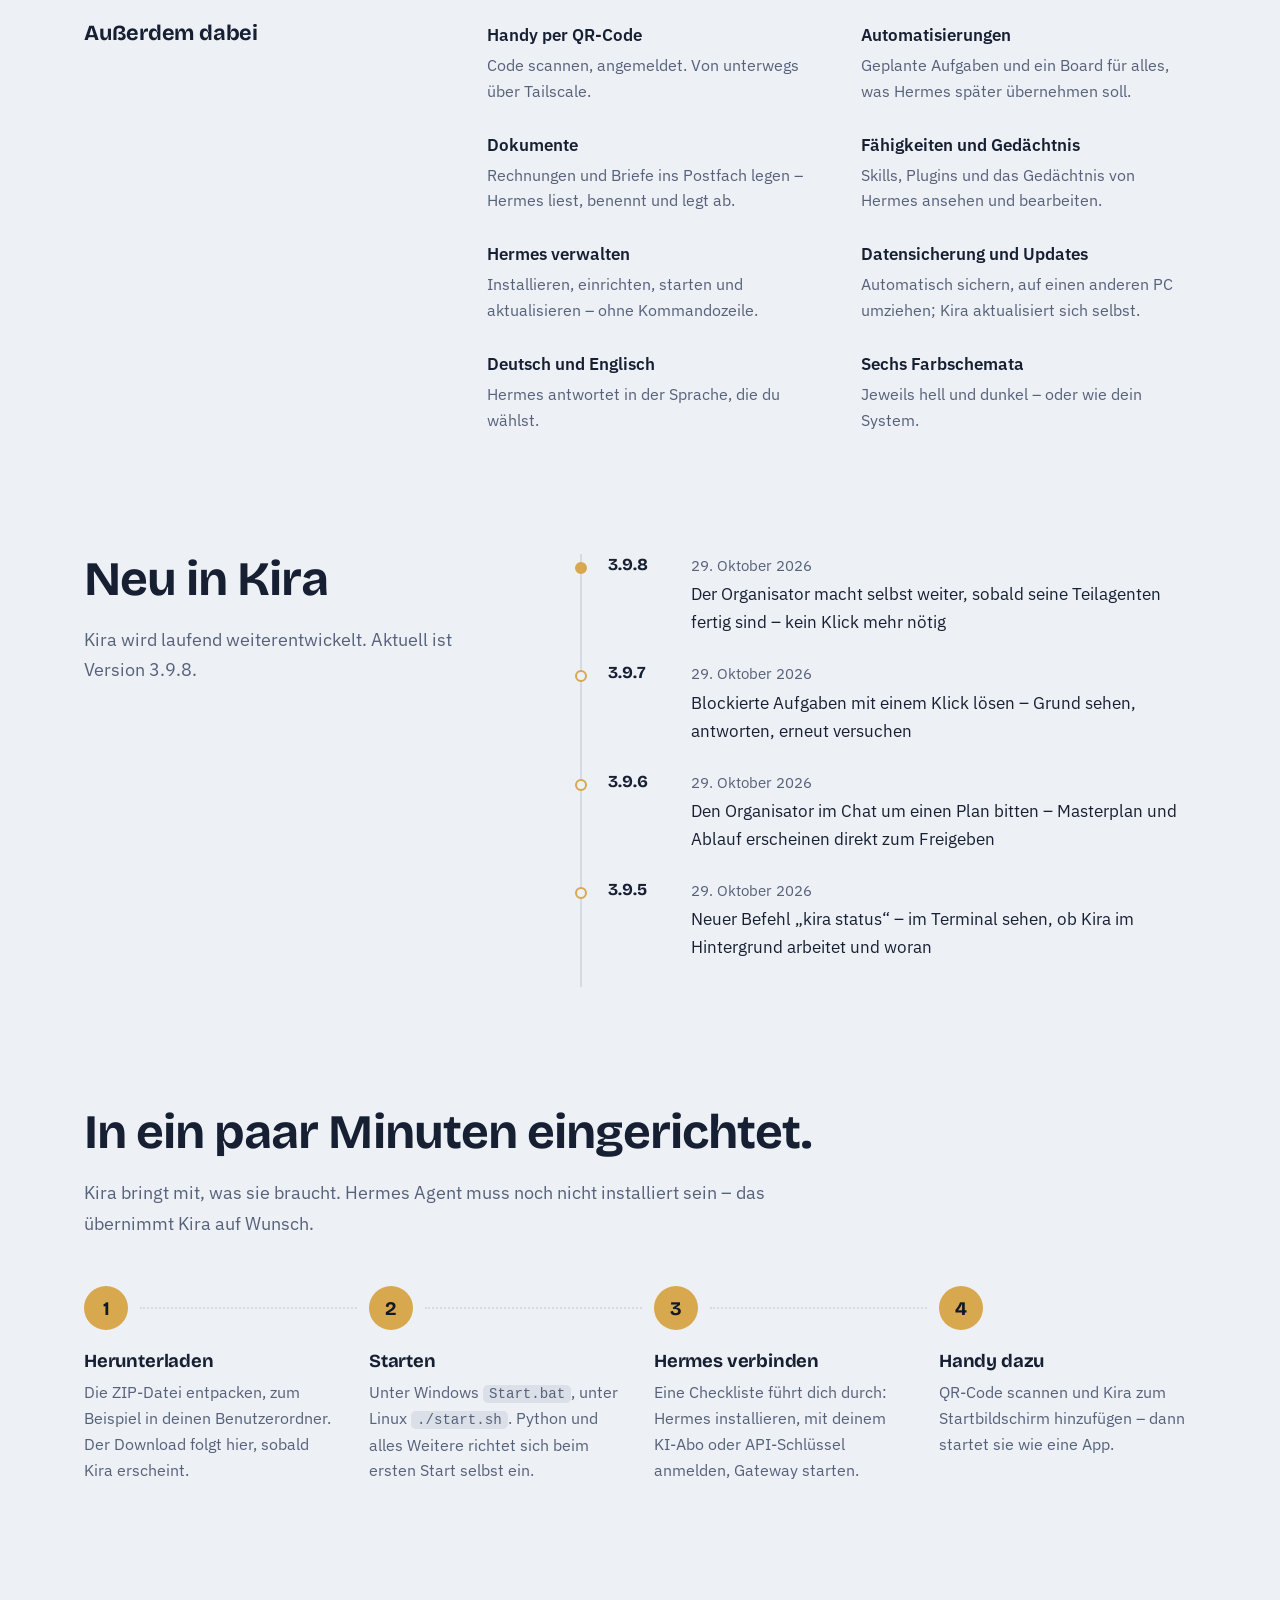
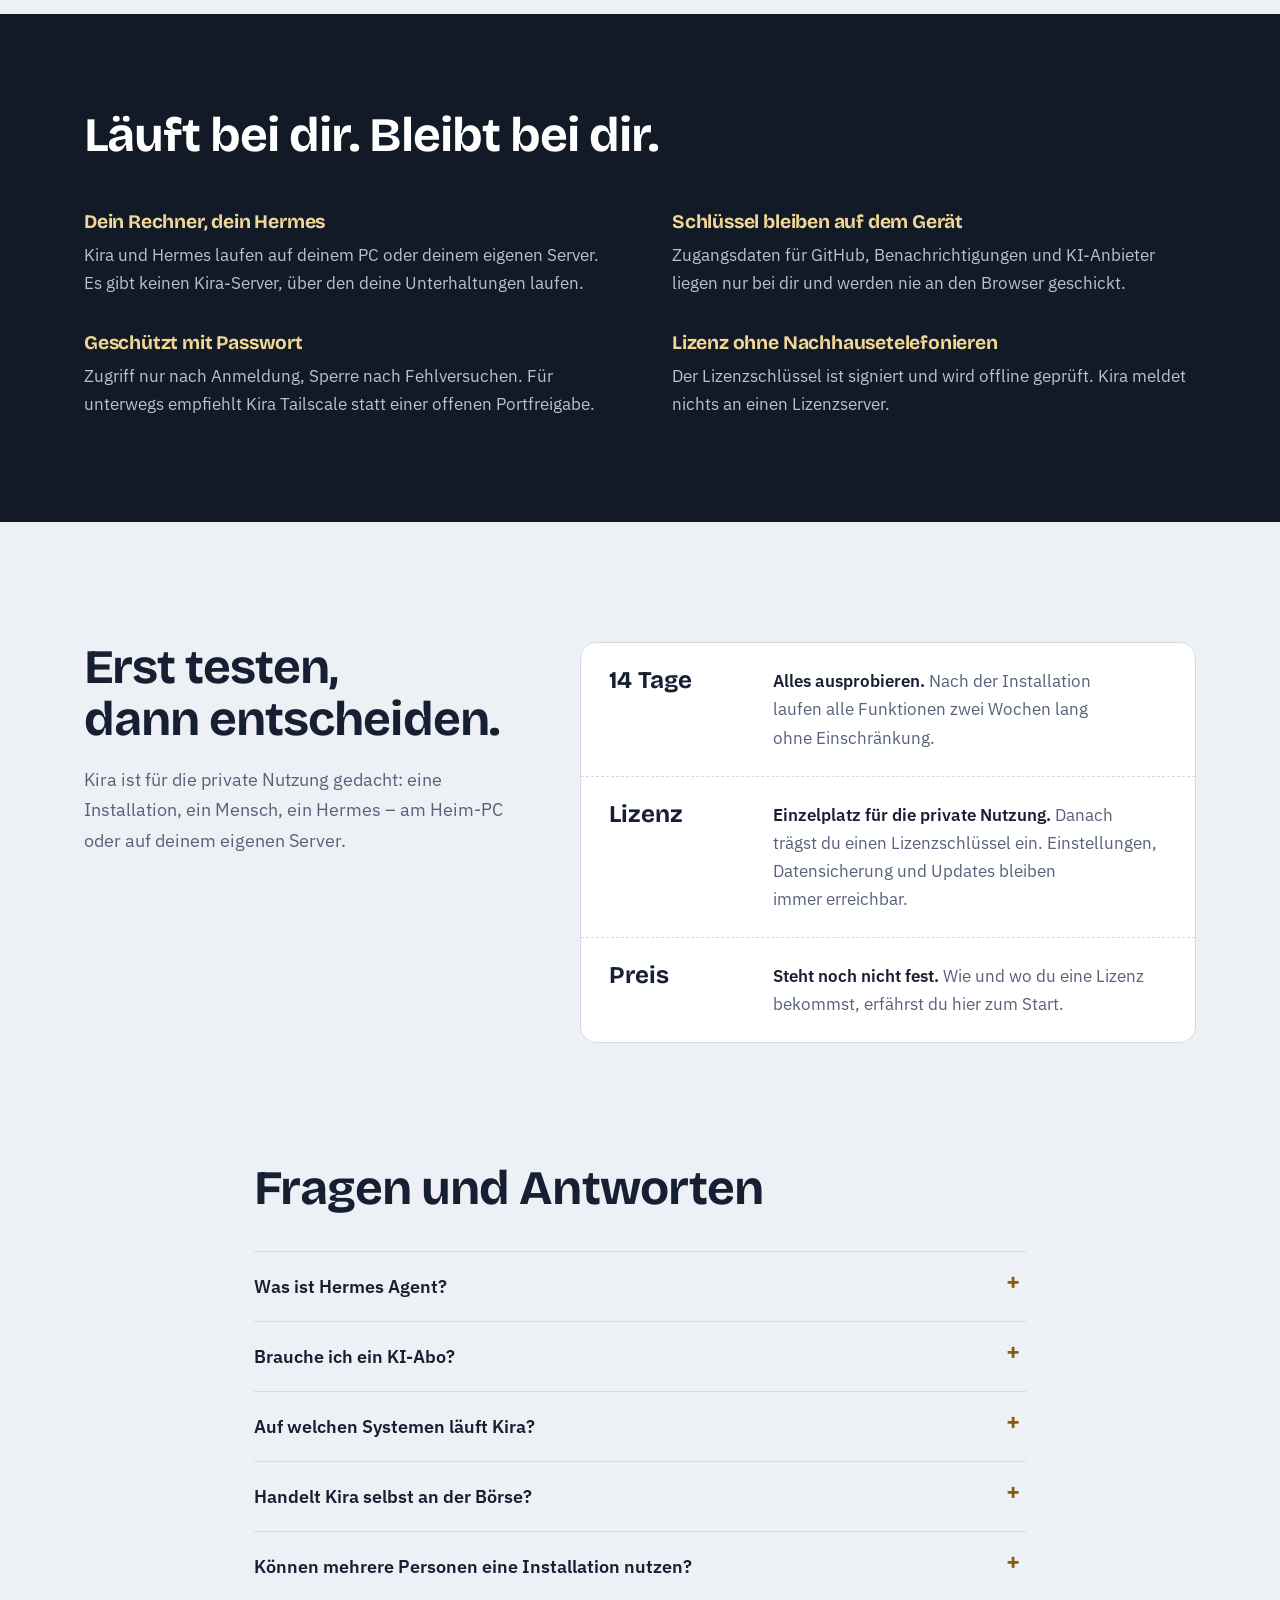
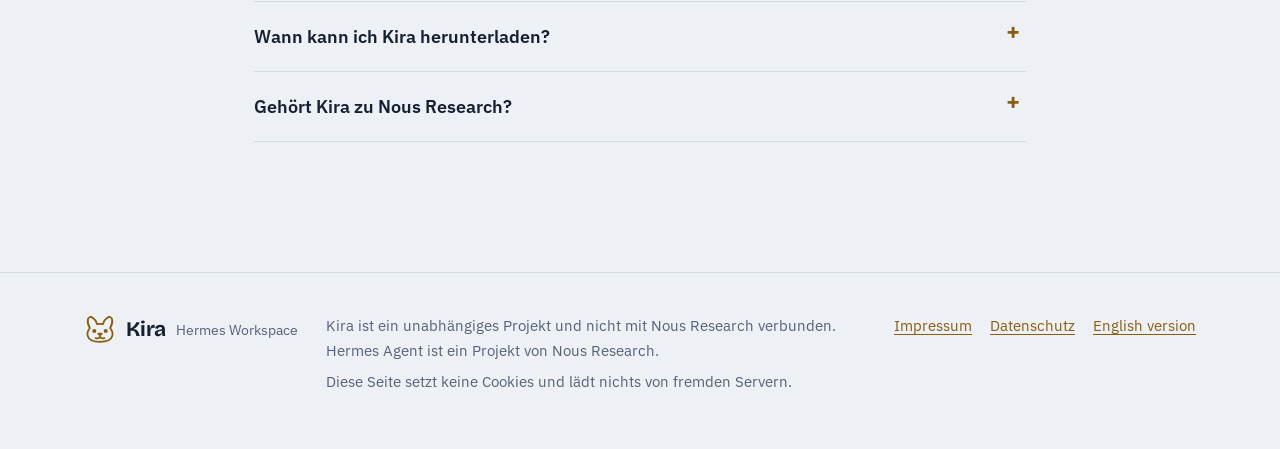
==== commit bf31c67c: "Kira 3.9.8: Version und Neuigkeiten" ====
--- a/index.html
+++ b/index.html
@@ -179,12 +179,12 @@
 
   <section id="neu" aria-labelledby="neu-h">
     <div class="wrap news">
-      <div class="intro"><h2 id="neu-h">Neu in Kira</h2><p>Kira wird laufend weiterentwickelt. Aktuell ist Version 3.9.7.</p></div>
+      <div class="intro"><h2 id="neu-h">Neu in Kira</h2><p>Kira wird laufend weiterentwickelt. Aktuell ist Version 3.9.8.</p></div>
       <ol class="news-list">
+        <li><span class="news-v">3.9.8</span><time datetime="2026-10-29">29. Oktober 2026</time><span class="news-t">Der Organisator macht selbst weiter, sobald seine Teilagenten fertig sind – kein Klick mehr nötig</span></li>
         <li><span class="news-v">3.9.7</span><time datetime="2026-10-29">29. Oktober 2026</time><span class="news-t">Blockierte Aufgaben mit einem Klick lösen – Grund sehen, antworten, erneut versuchen</span></li>
         <li><span class="news-v">3.9.6</span><time datetime="2026-10-29">29. Oktober 2026</time><span class="news-t">Den Organisator im Chat um einen Plan bitten – Masterplan und Ablauf erscheinen direkt zum Freigeben</span></li>
         <li><span class="news-v">3.9.5</span><time datetime="2026-10-29">29. Oktober 2026</time><span class="news-t">Neuer Befehl „kira status“ – im Terminal sehen, ob Kira im Hintergrund arbeitet und woran</span></li>
-        <li><span class="news-v">3.9.4</span><time datetime="2026-10-27">27. Oktober 2026</time><span class="news-t">Mehrere Unterhaltungen gleichzeitig – laufende Antworten live weiterverfolgen, auch nach Neuladen oder am Handy</span></li>
       </ol>
     </div>
   </section>
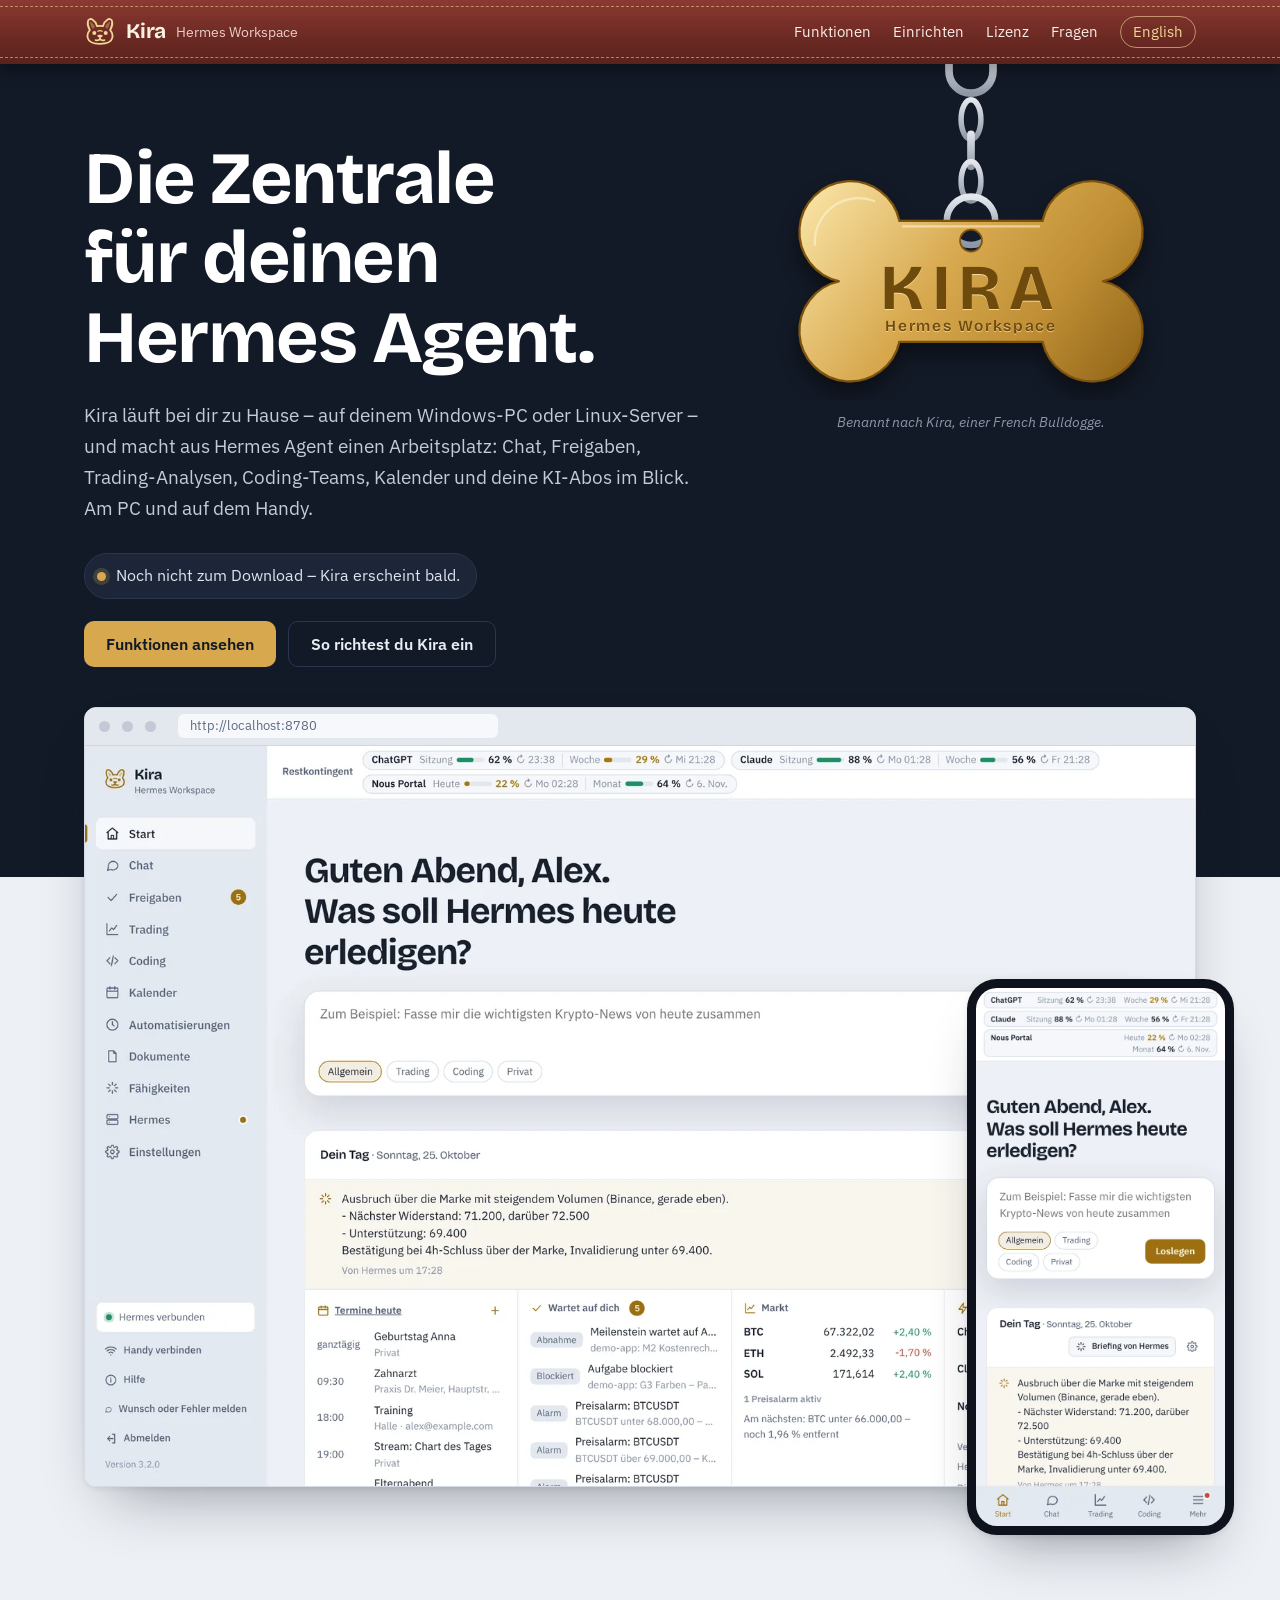
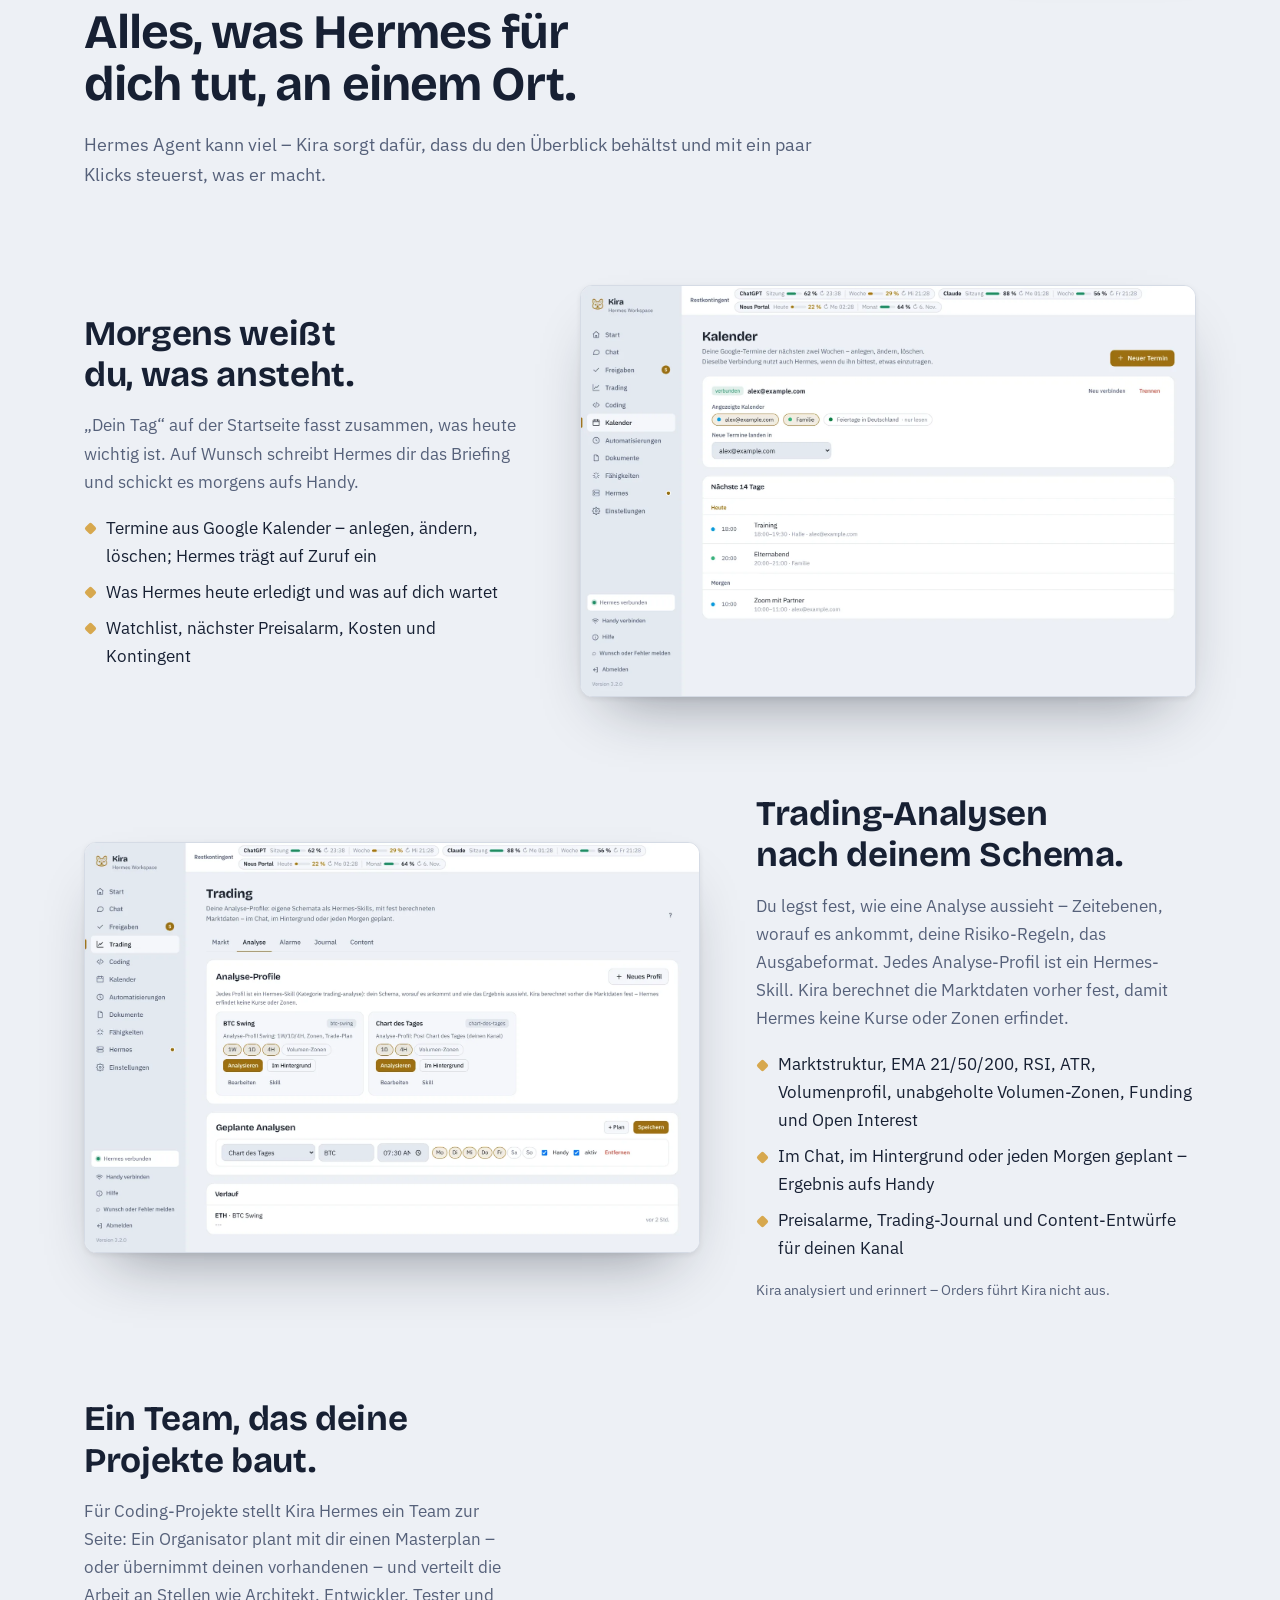
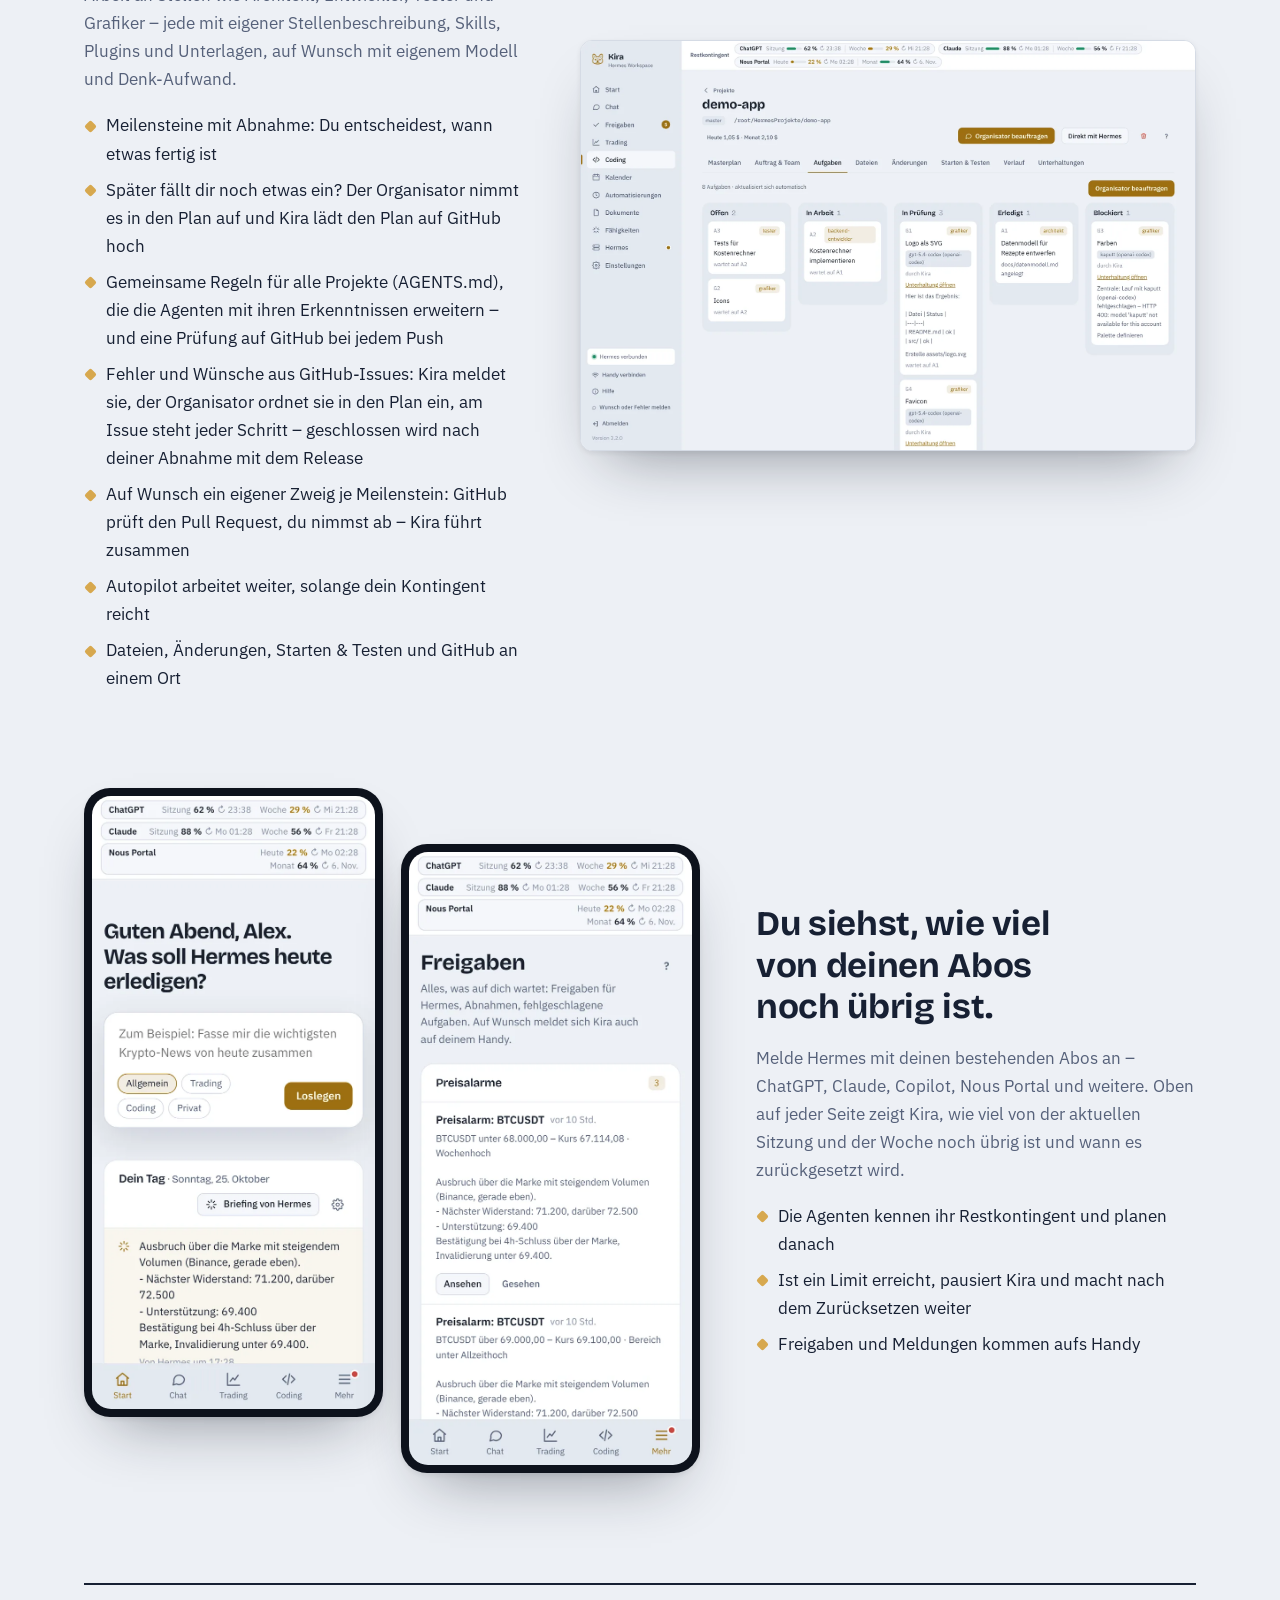
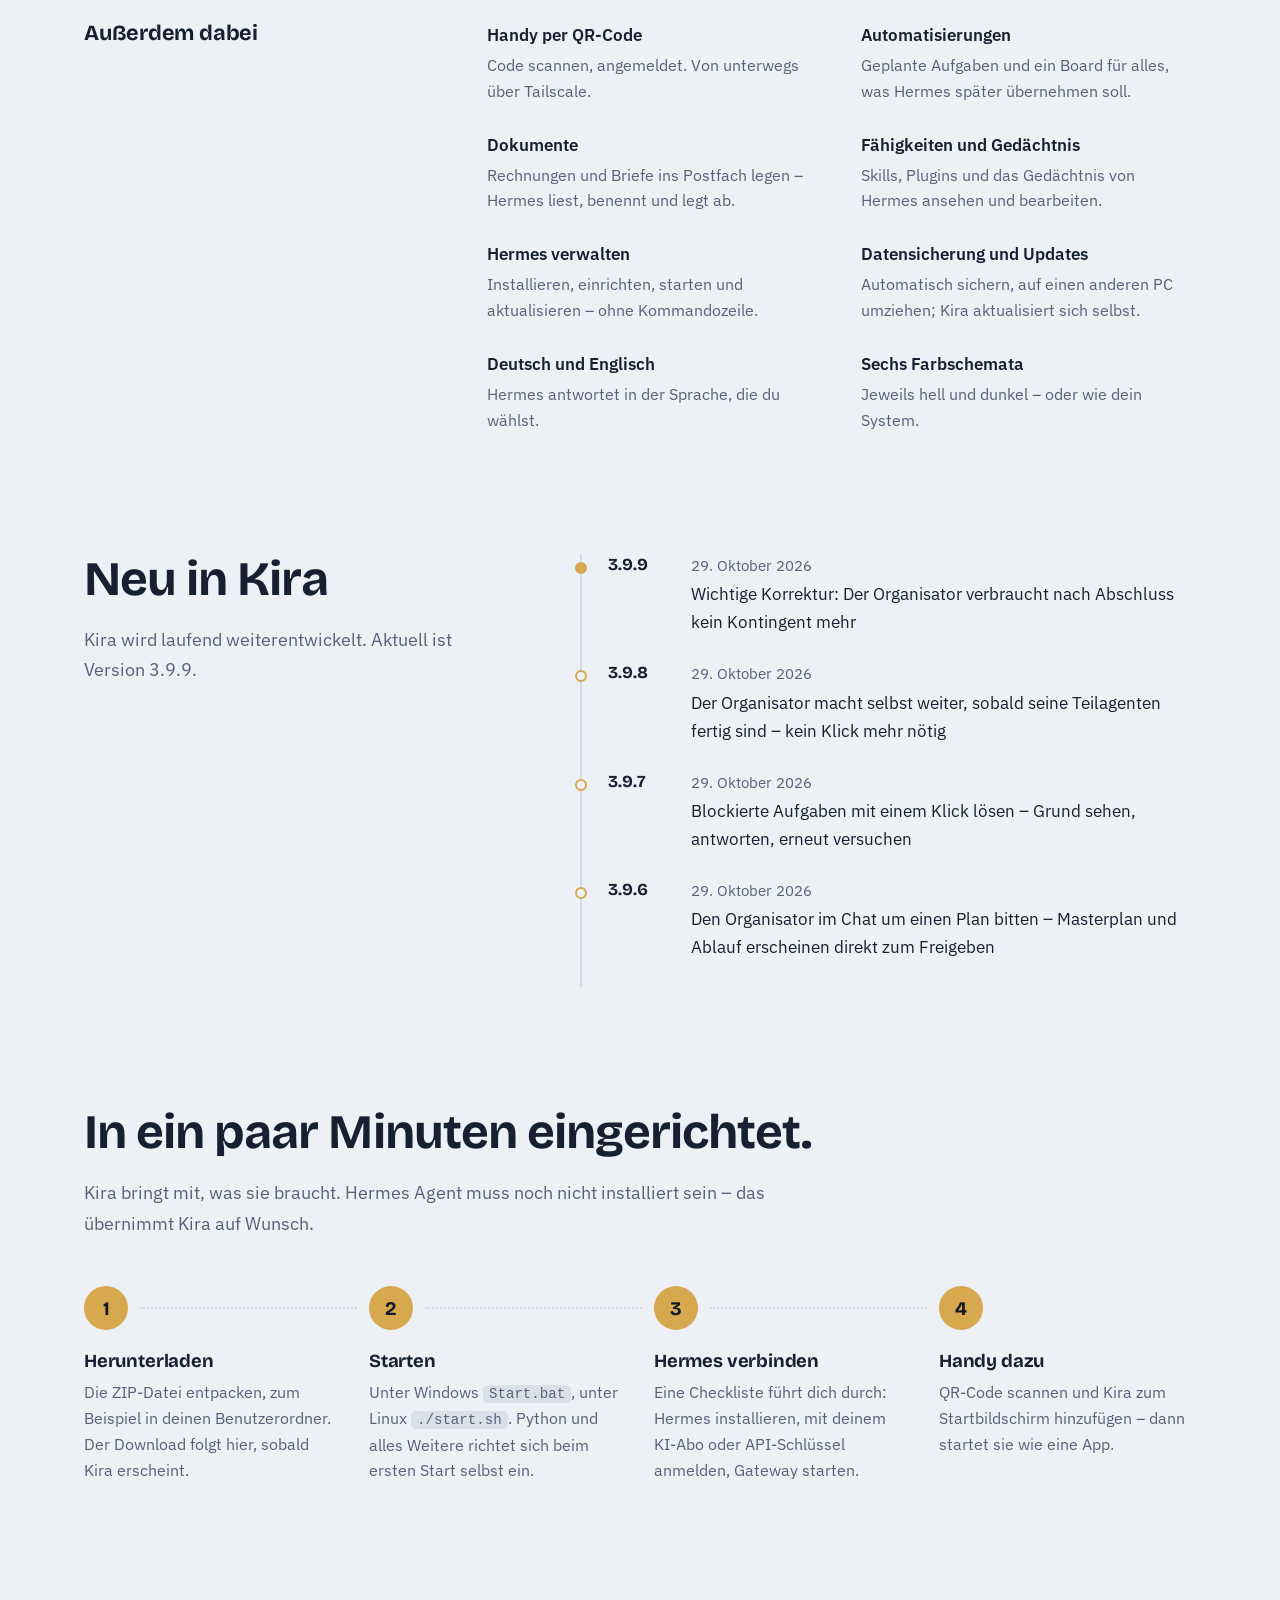
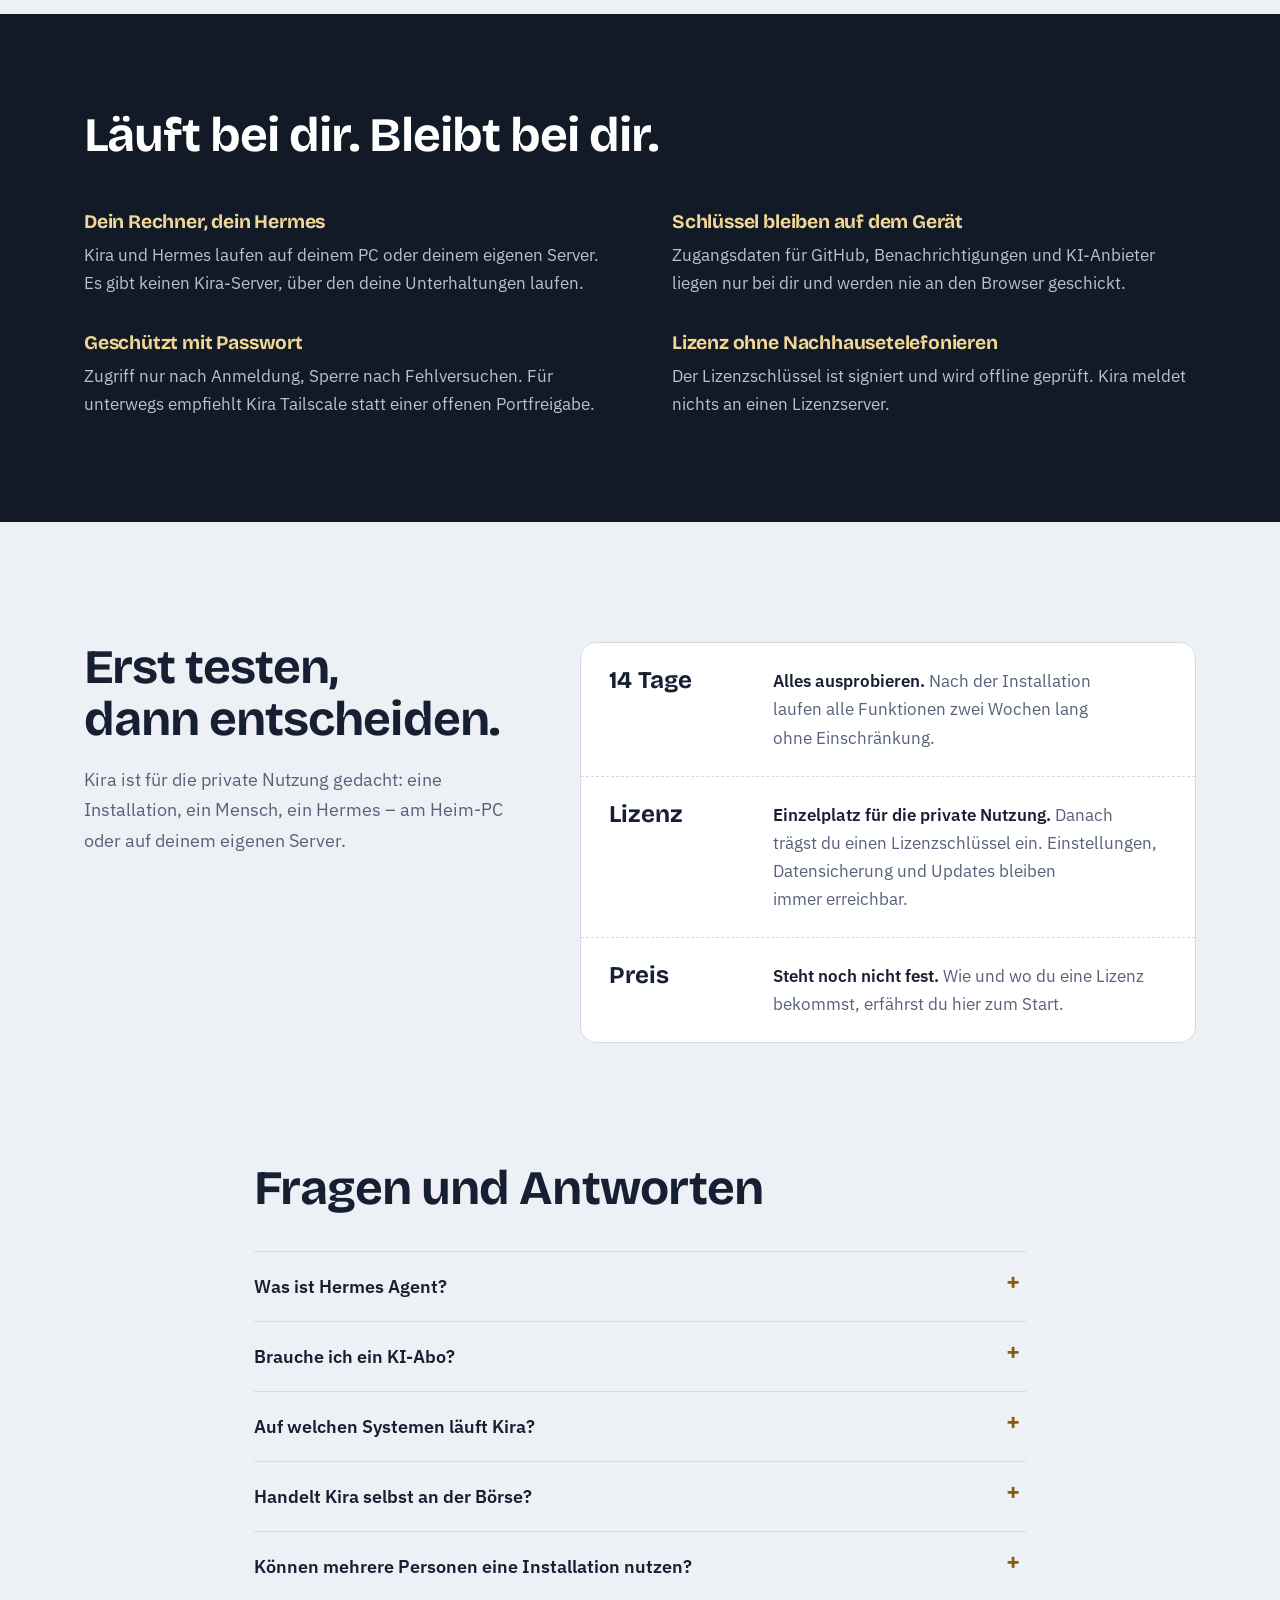
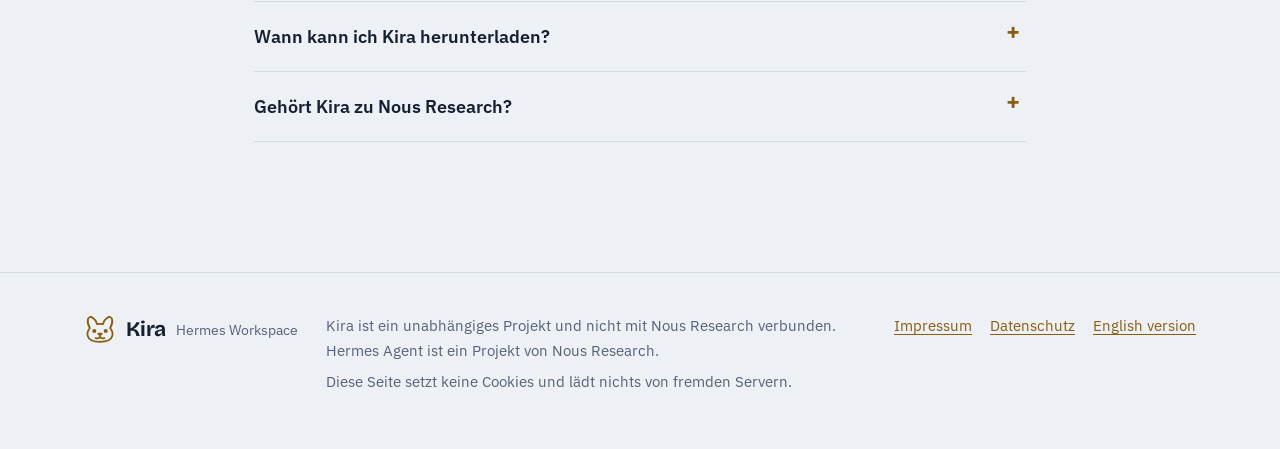
==== commit 185d61b8: "Kira 3.9.9: Version und Neuigkeiten" ====
--- a/index.html
+++ b/index.html
@@ -179,12 +179,12 @@
 
   <section id="neu" aria-labelledby="neu-h">
     <div class="wrap news">
-      <div class="intro"><h2 id="neu-h">Neu in Kira</h2><p>Kira wird laufend weiterentwickelt. Aktuell ist Version 3.9.8.</p></div>
+      <div class="intro"><h2 id="neu-h">Neu in Kira</h2><p>Kira wird laufend weiterentwickelt. Aktuell ist Version 3.9.9.</p></div>
       <ol class="news-list">
+        <li><span class="news-v">3.9.9</span><time datetime="2026-10-29">29. Oktober 2026</time><span class="news-t">Wichtige Korrektur: Der Organisator verbraucht nach Abschluss kein Kontingent mehr</span></li>
         <li><span class="news-v">3.9.8</span><time datetime="2026-10-29">29. Oktober 2026</time><span class="news-t">Der Organisator macht selbst weiter, sobald seine Teilagenten fertig sind – kein Klick mehr nötig</span></li>
         <li><span class="news-v">3.9.7</span><time datetime="2026-10-29">29. Oktober 2026</time><span class="news-t">Blockierte Aufgaben mit einem Klick lösen – Grund sehen, antworten, erneut versuchen</span></li>
         <li><span class="news-v">3.9.6</span><time datetime="2026-10-29">29. Oktober 2026</time><span class="news-t">Den Organisator im Chat um einen Plan bitten – Masterplan und Ablauf erscheinen direkt zum Freigeben</span></li>
-        <li><span class="news-v">3.9.5</span><time datetime="2026-10-29">29. Oktober 2026</time><span class="news-t">Neuer Befehl „kira status“ – im Terminal sehen, ob Kira im Hintergrund arbeitet und woran</span></li>
       </ol>
     </div>
   </section>
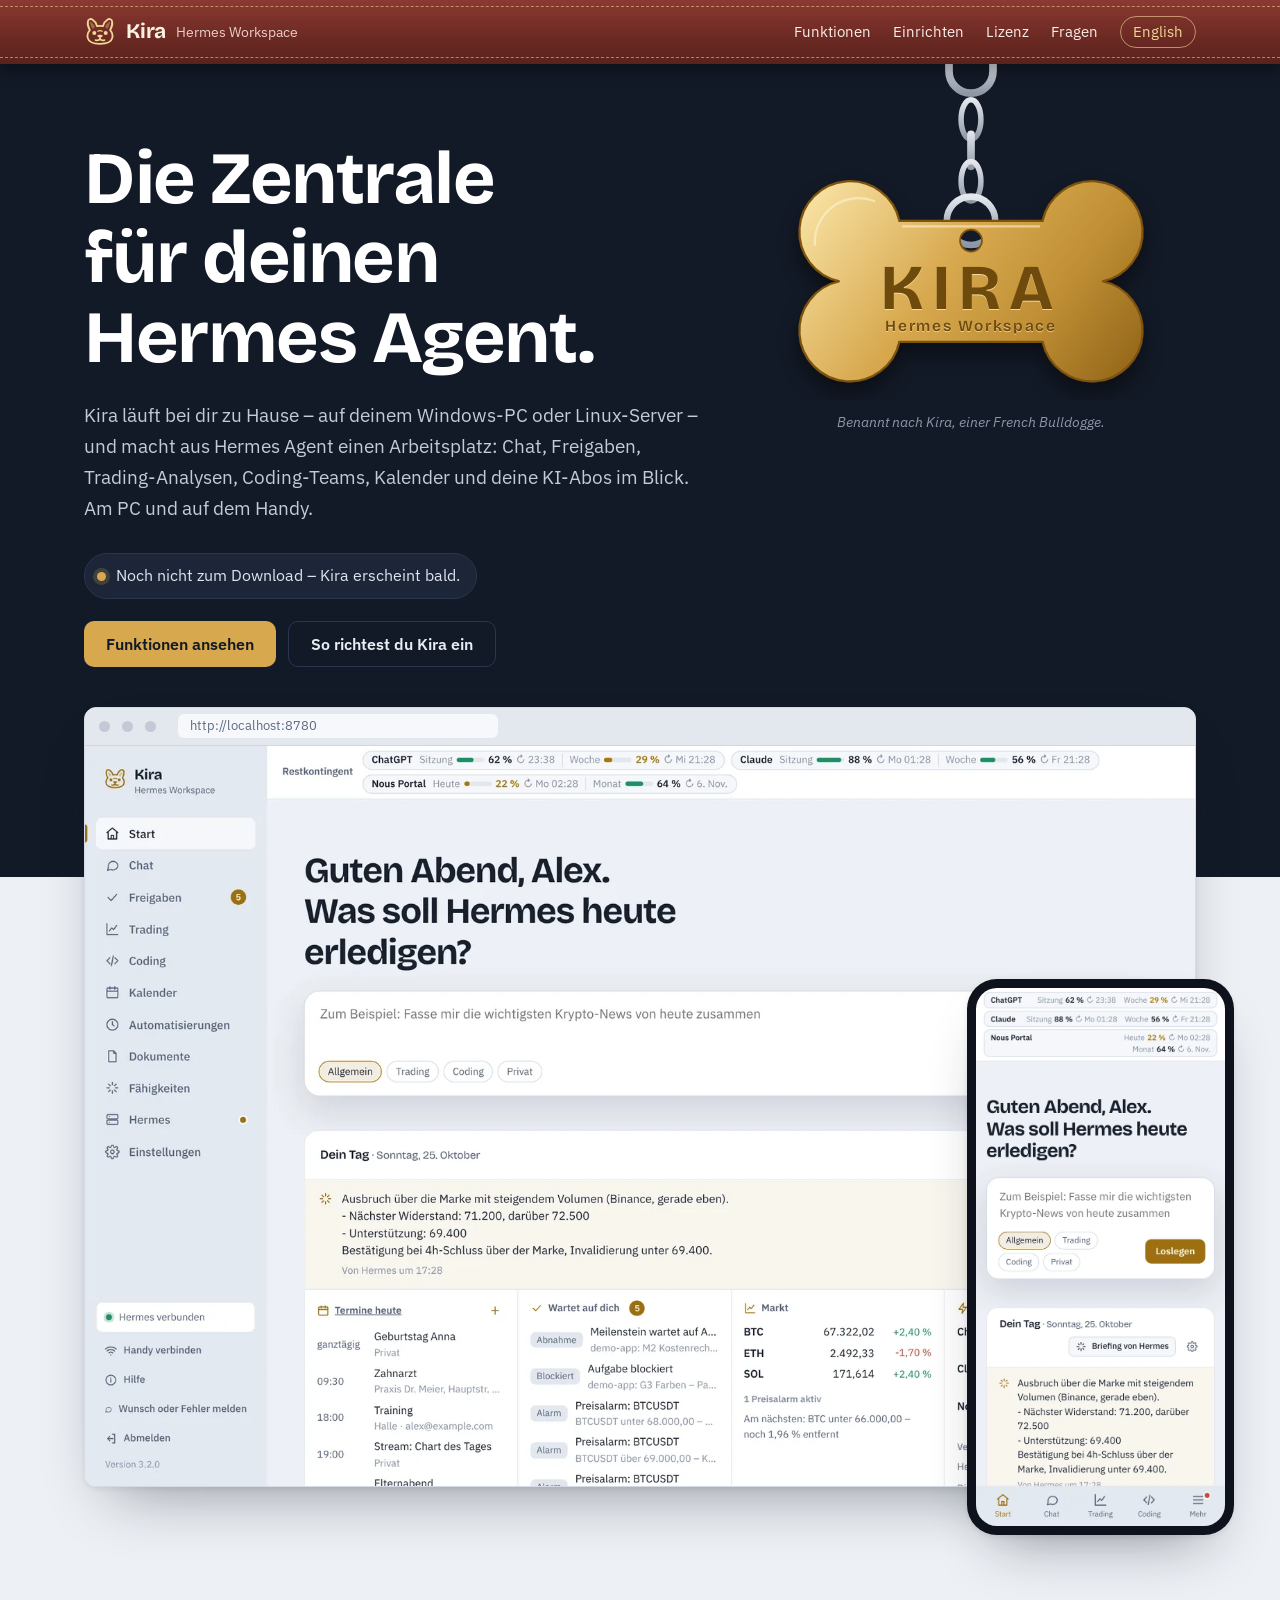
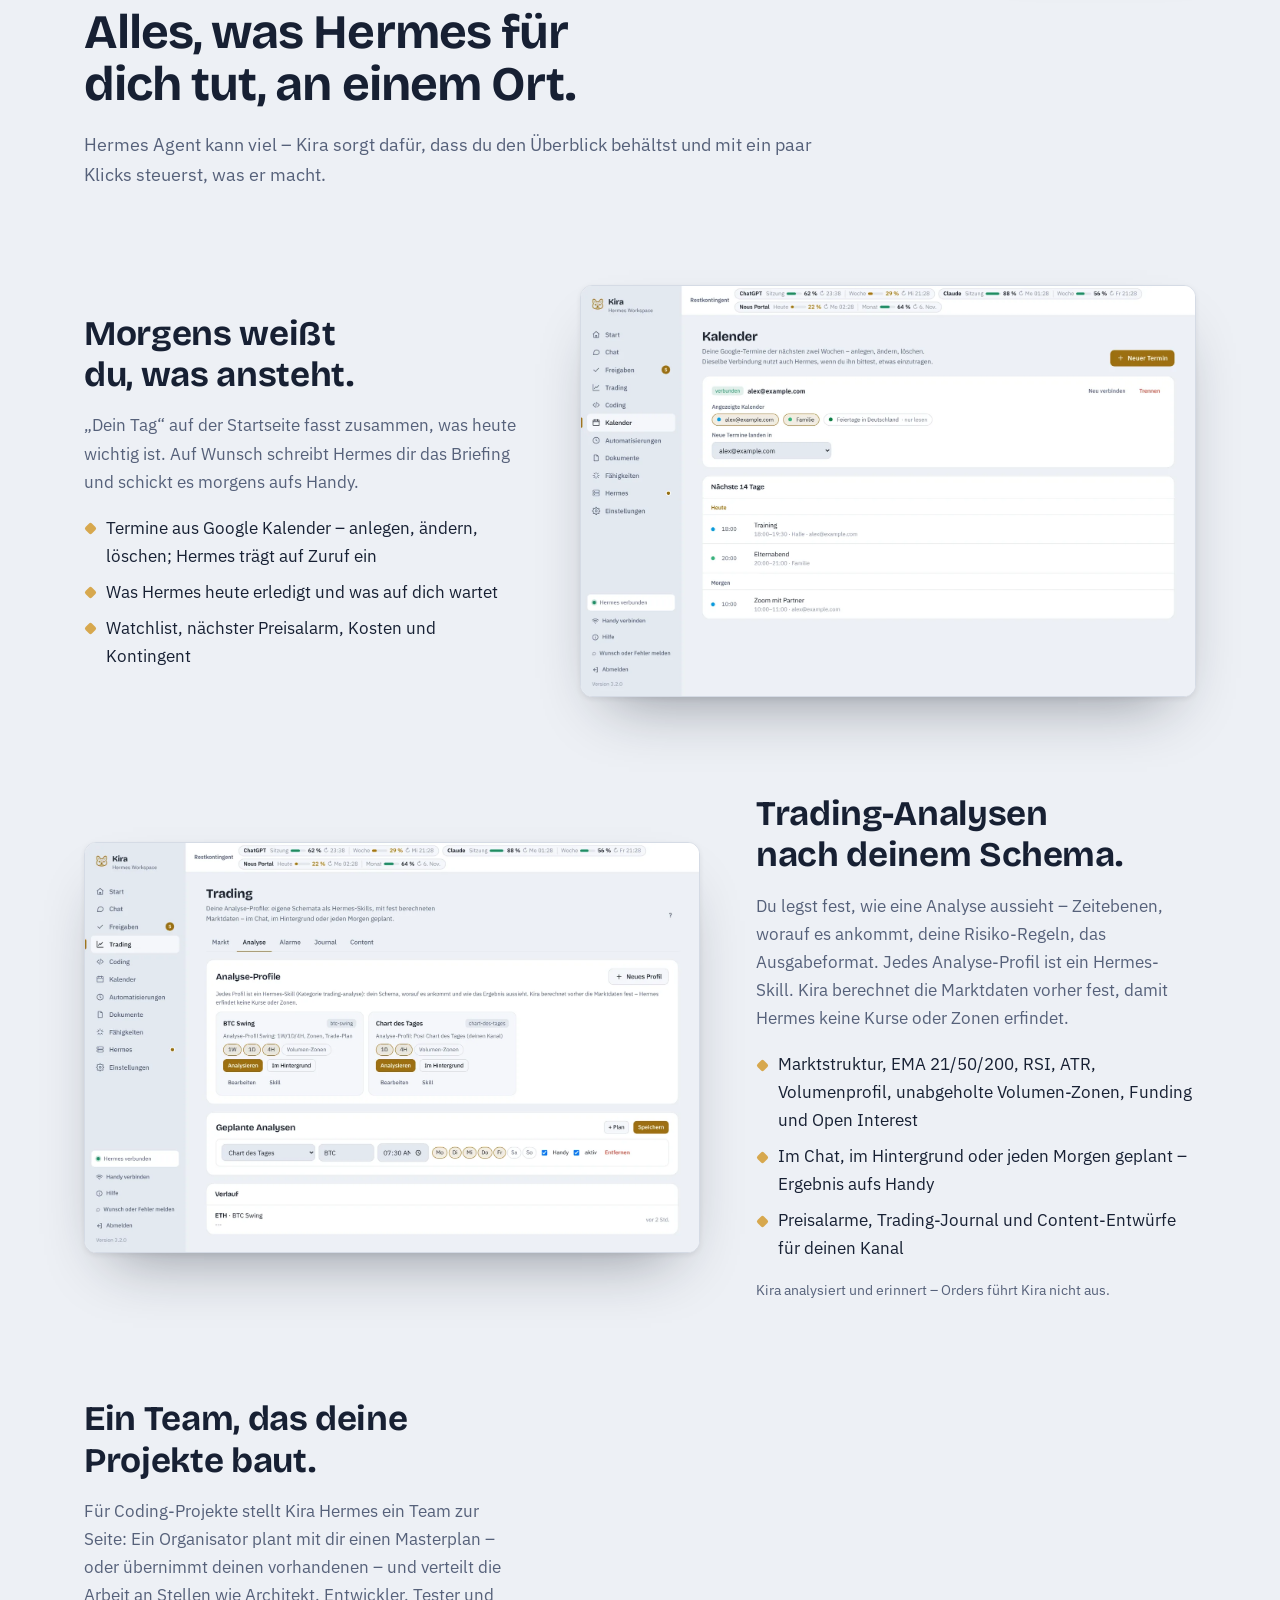
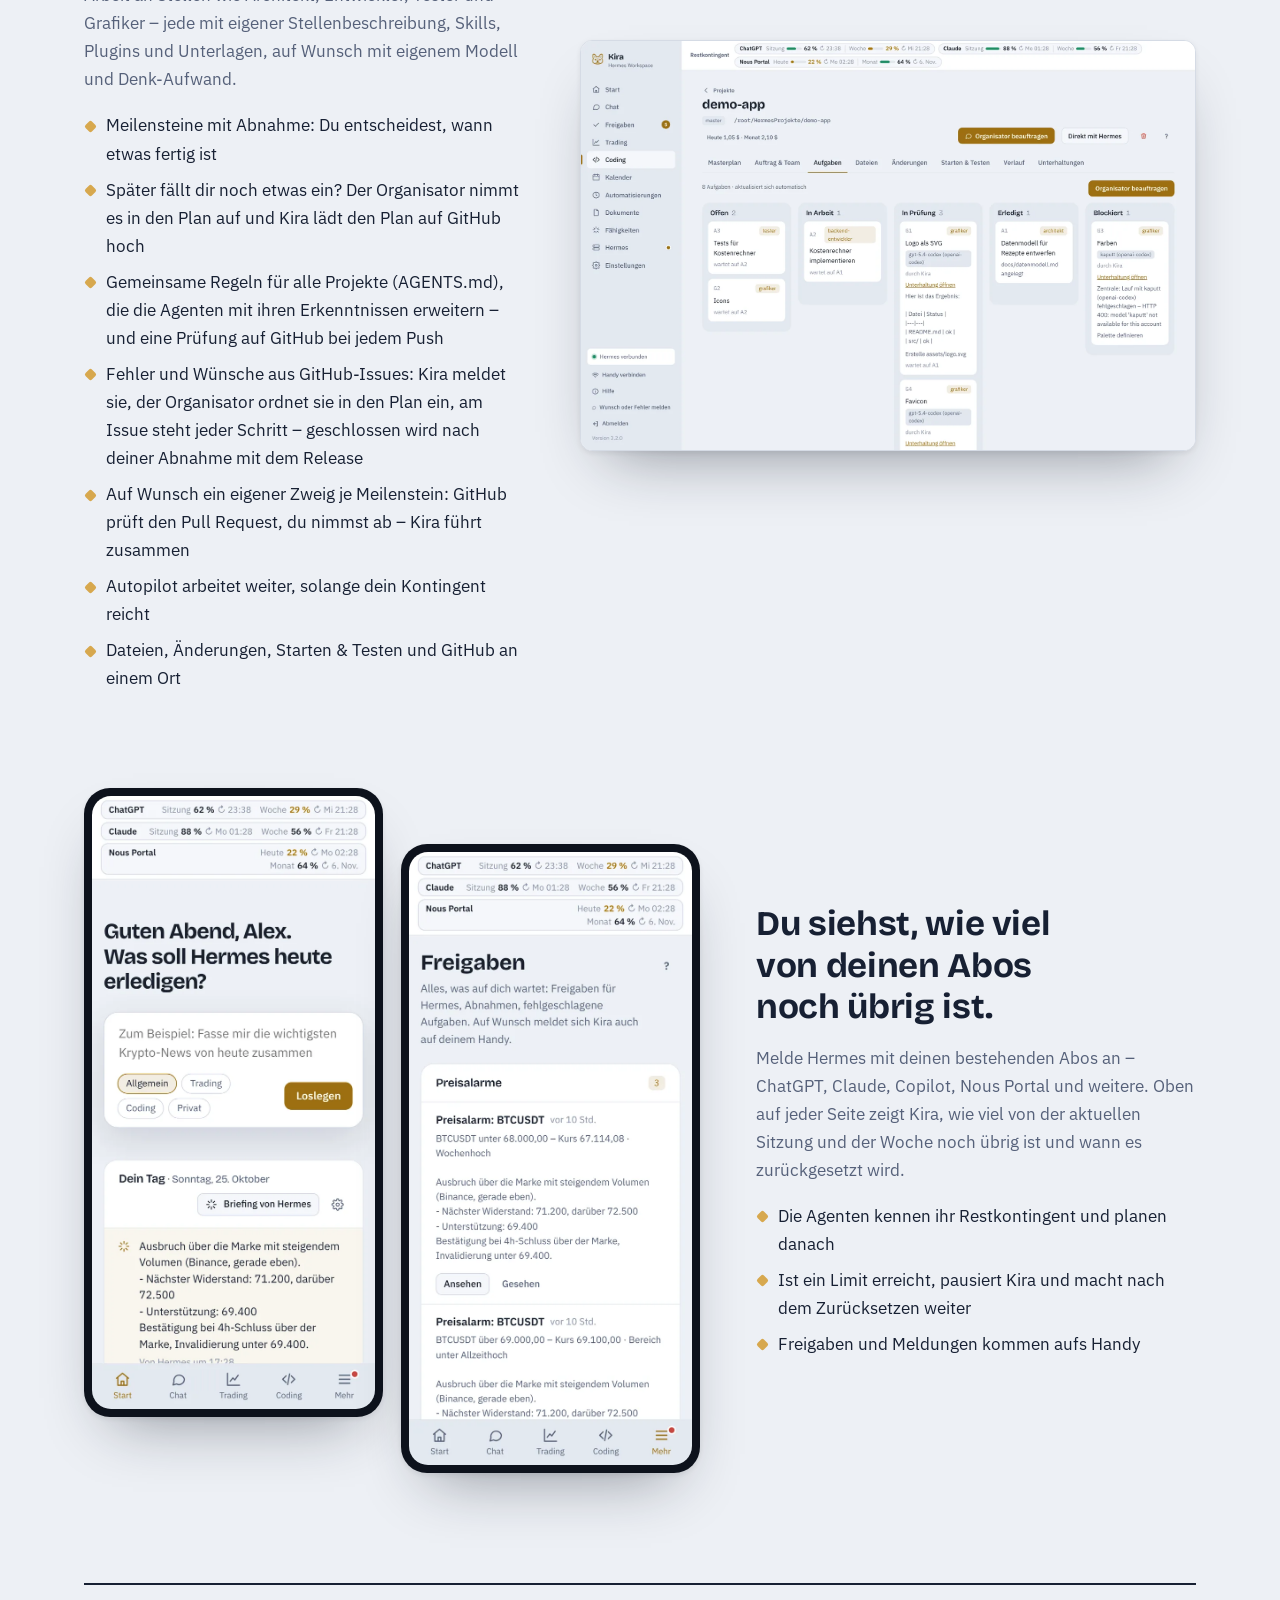
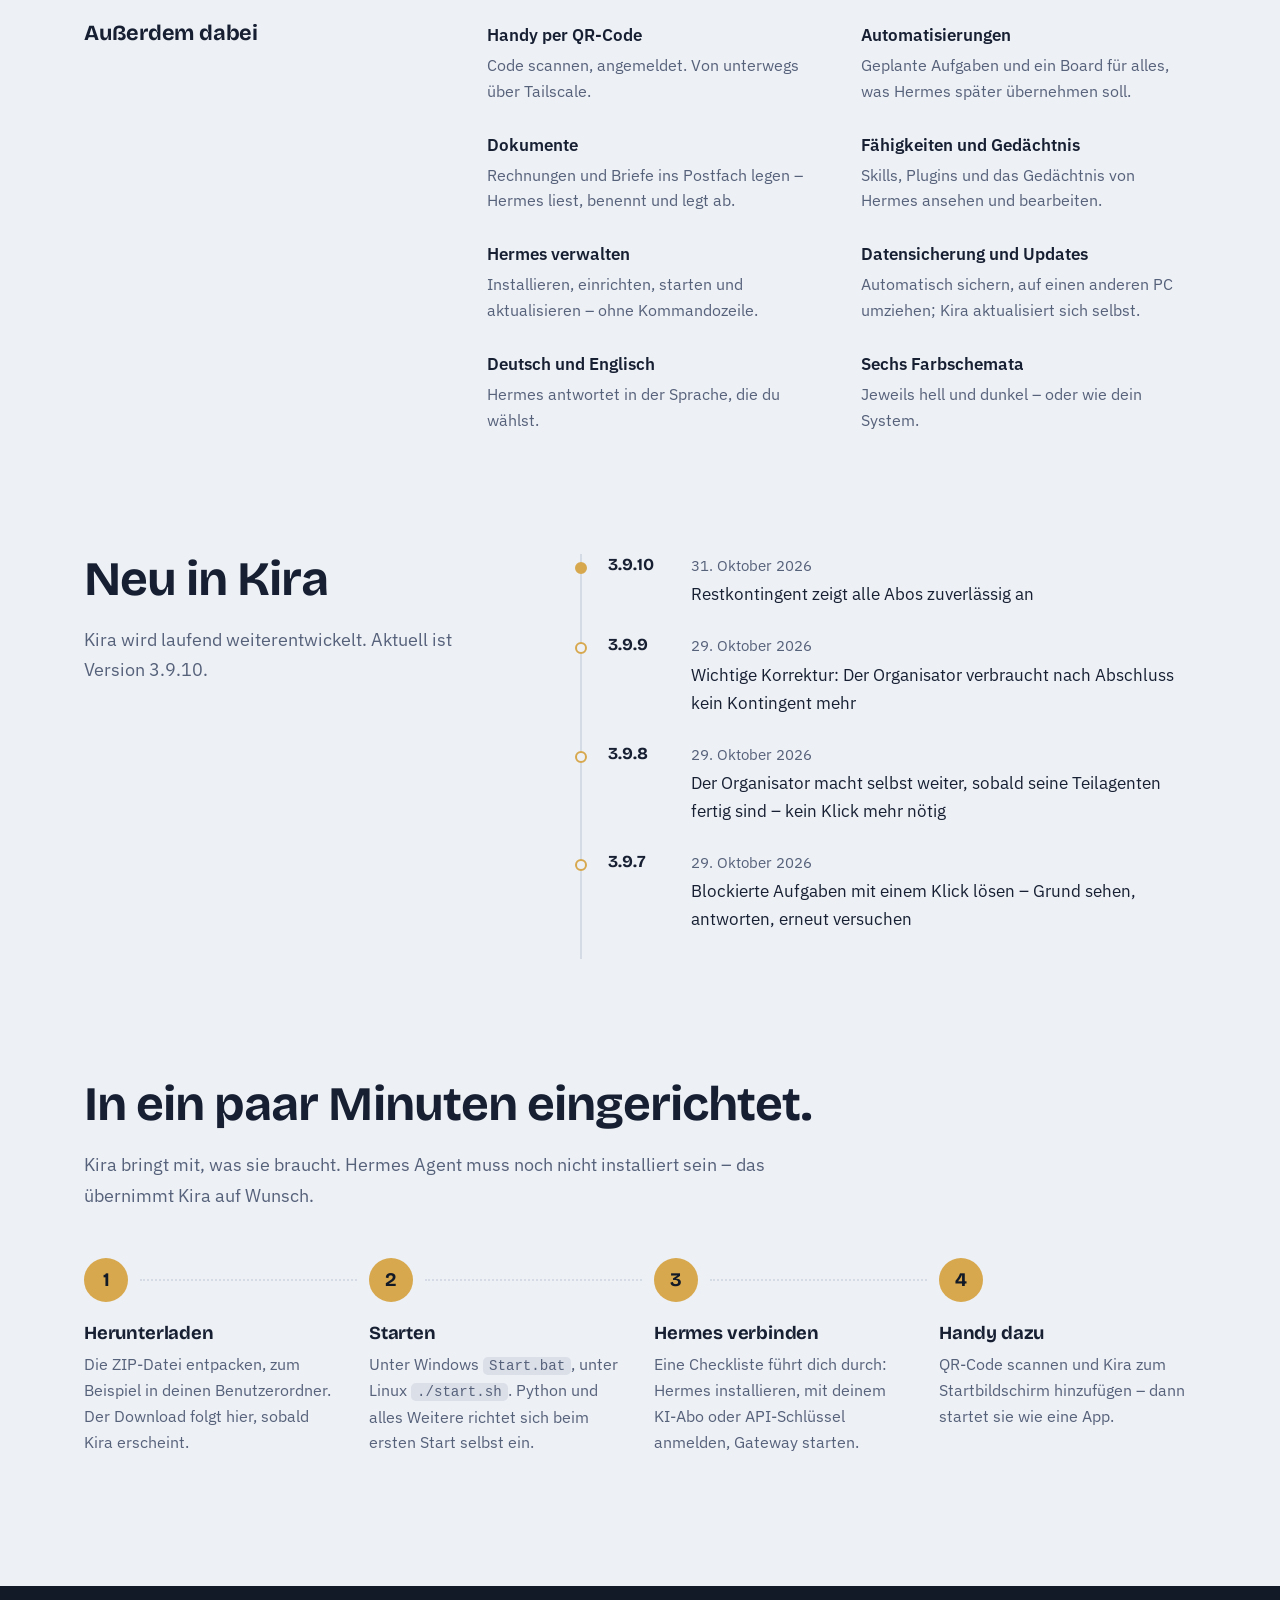
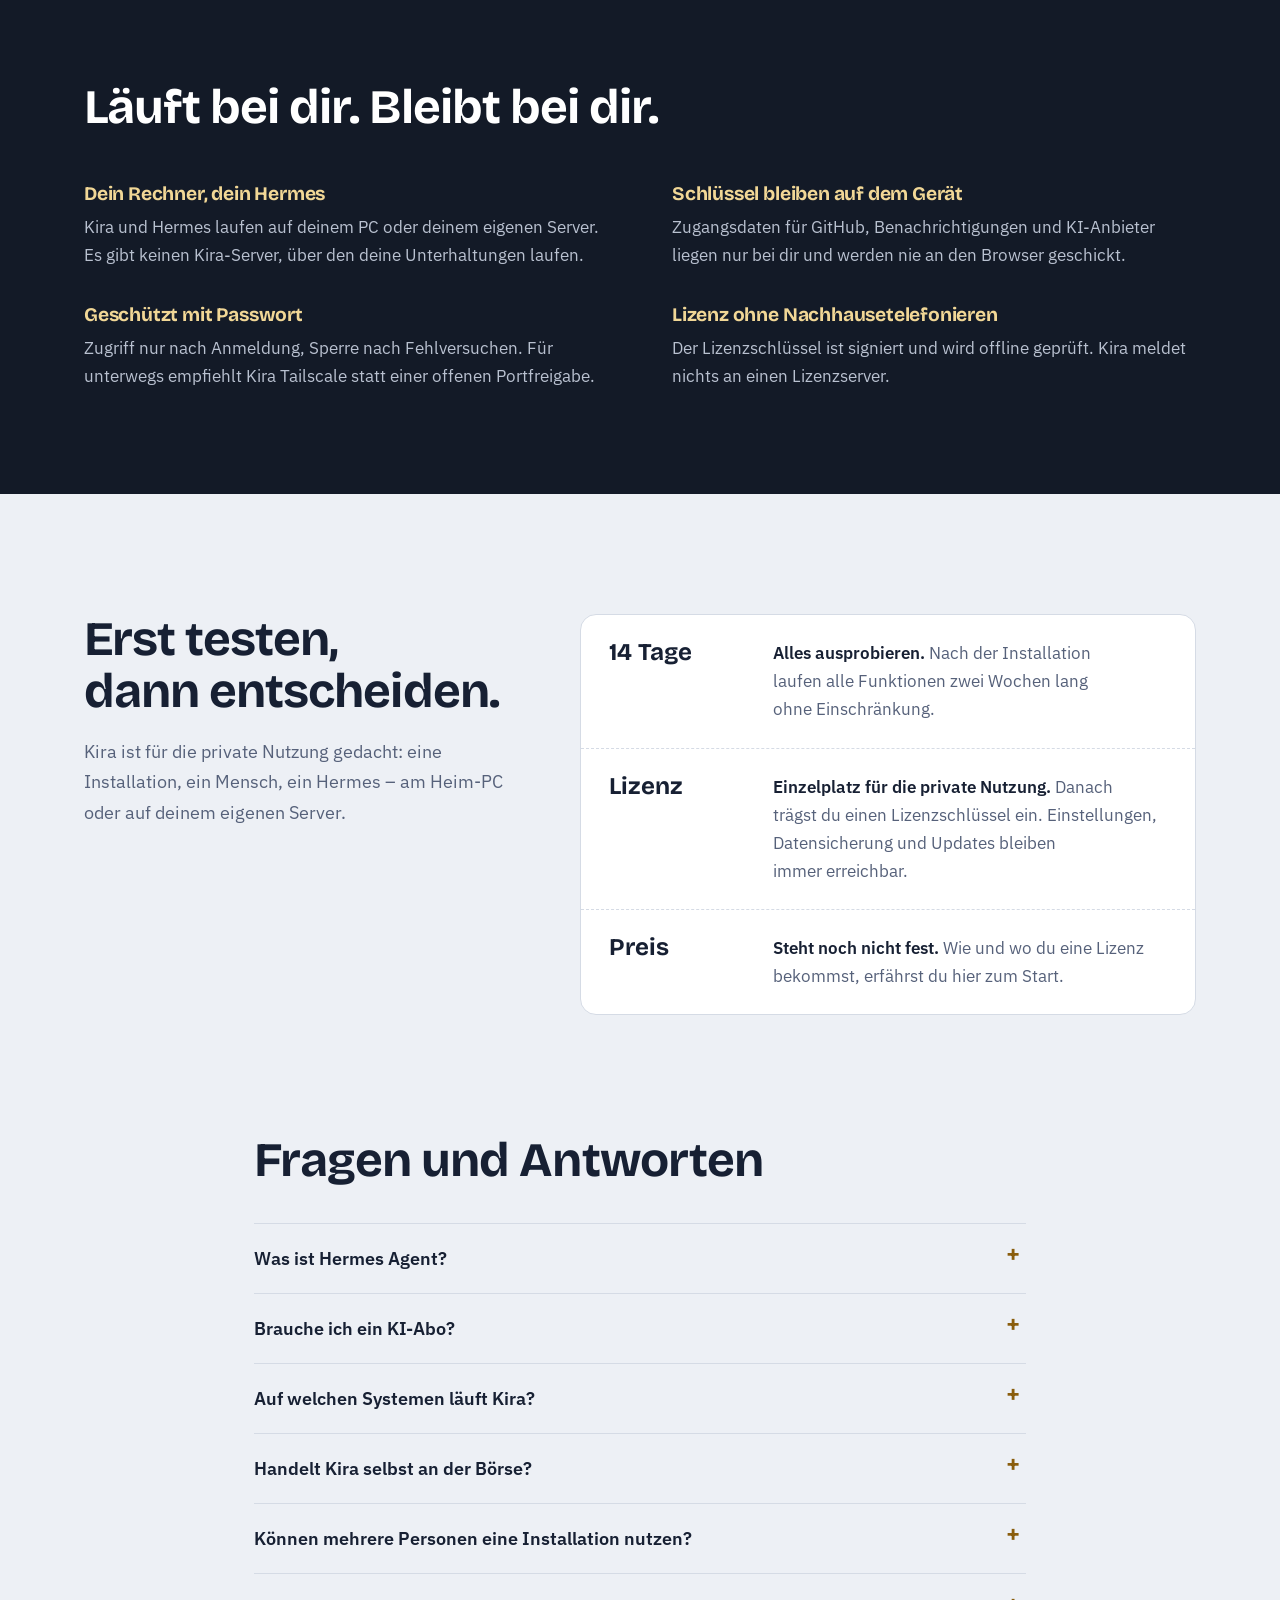
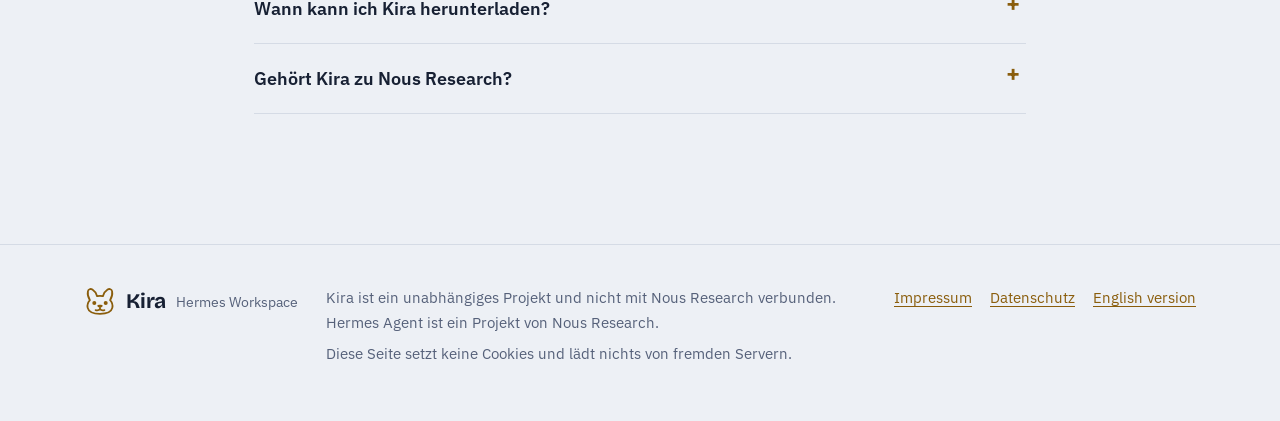
==== commit 29663ad0: "Kira 3.9.10: Version und Neuigkeiten" ====
--- a/index.html
+++ b/index.html
@@ -179,12 +179,12 @@
 
   <section id="neu" aria-labelledby="neu-h">
     <div class="wrap news">
-      <div class="intro"><h2 id="neu-h">Neu in Kira</h2><p>Kira wird laufend weiterentwickelt. Aktuell ist Version 3.9.9.</p></div>
+      <div class="intro"><h2 id="neu-h">Neu in Kira</h2><p>Kira wird laufend weiterentwickelt. Aktuell ist Version 3.9.10.</p></div>
       <ol class="news-list">
+        <li><span class="news-v">3.9.10</span><time datetime="2026-10-31">31. Oktober 2026</time><span class="news-t">Restkontingent zeigt alle Abos zuverlässig an</span></li>
         <li><span class="news-v">3.9.9</span><time datetime="2026-10-29">29. Oktober 2026</time><span class="news-t">Wichtige Korrektur: Der Organisator verbraucht nach Abschluss kein Kontingent mehr</span></li>
         <li><span class="news-v">3.9.8</span><time datetime="2026-10-29">29. Oktober 2026</time><span class="news-t">Der Organisator macht selbst weiter, sobald seine Teilagenten fertig sind – kein Klick mehr nötig</span></li>
         <li><span class="news-v">3.9.7</span><time datetime="2026-10-29">29. Oktober 2026</time><span class="news-t">Blockierte Aufgaben mit einem Klick lösen – Grund sehen, antworten, erneut versuchen</span></li>
-        <li><span class="news-v">3.9.6</span><time datetime="2026-10-29">29. Oktober 2026</time><span class="news-t">Den Organisator im Chat um einen Plan bitten – Masterplan und Ablauf erscheinen direkt zum Freigeben</span></li>
       </ol>
     </div>
   </section>
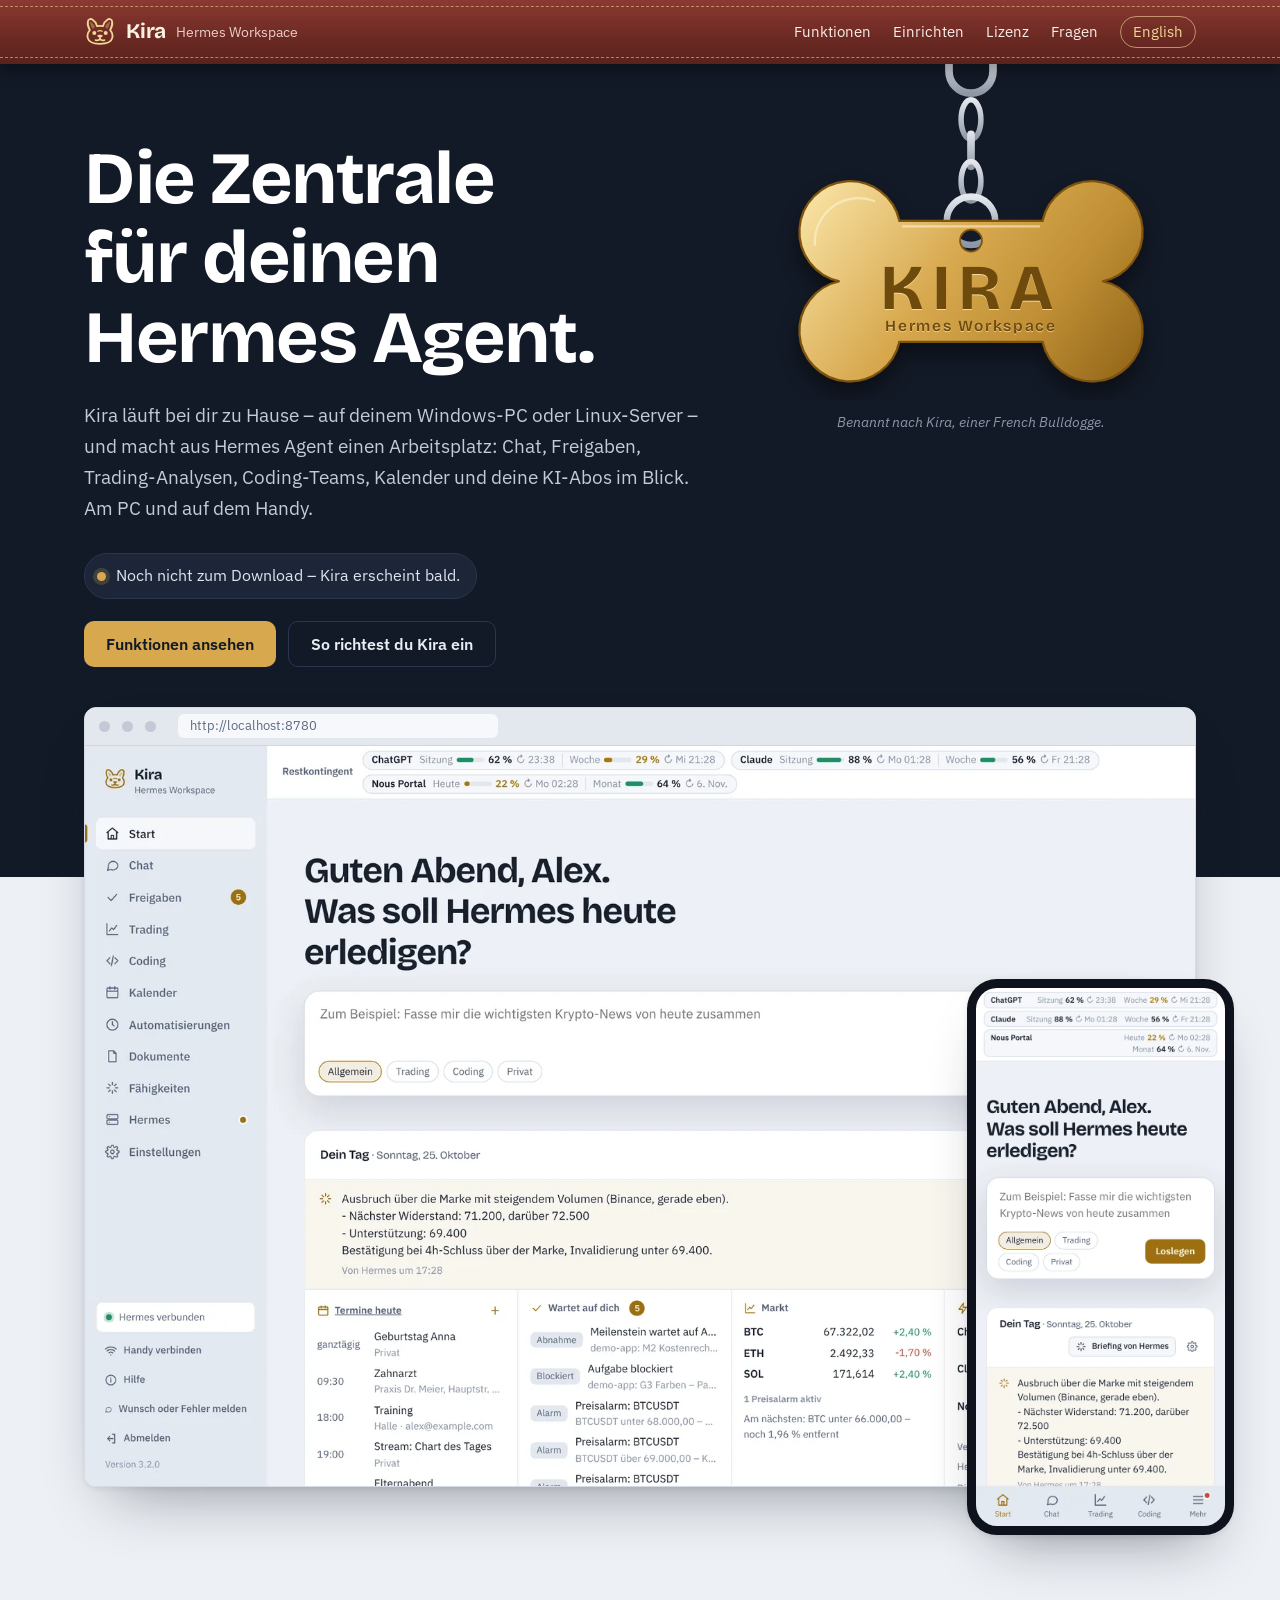
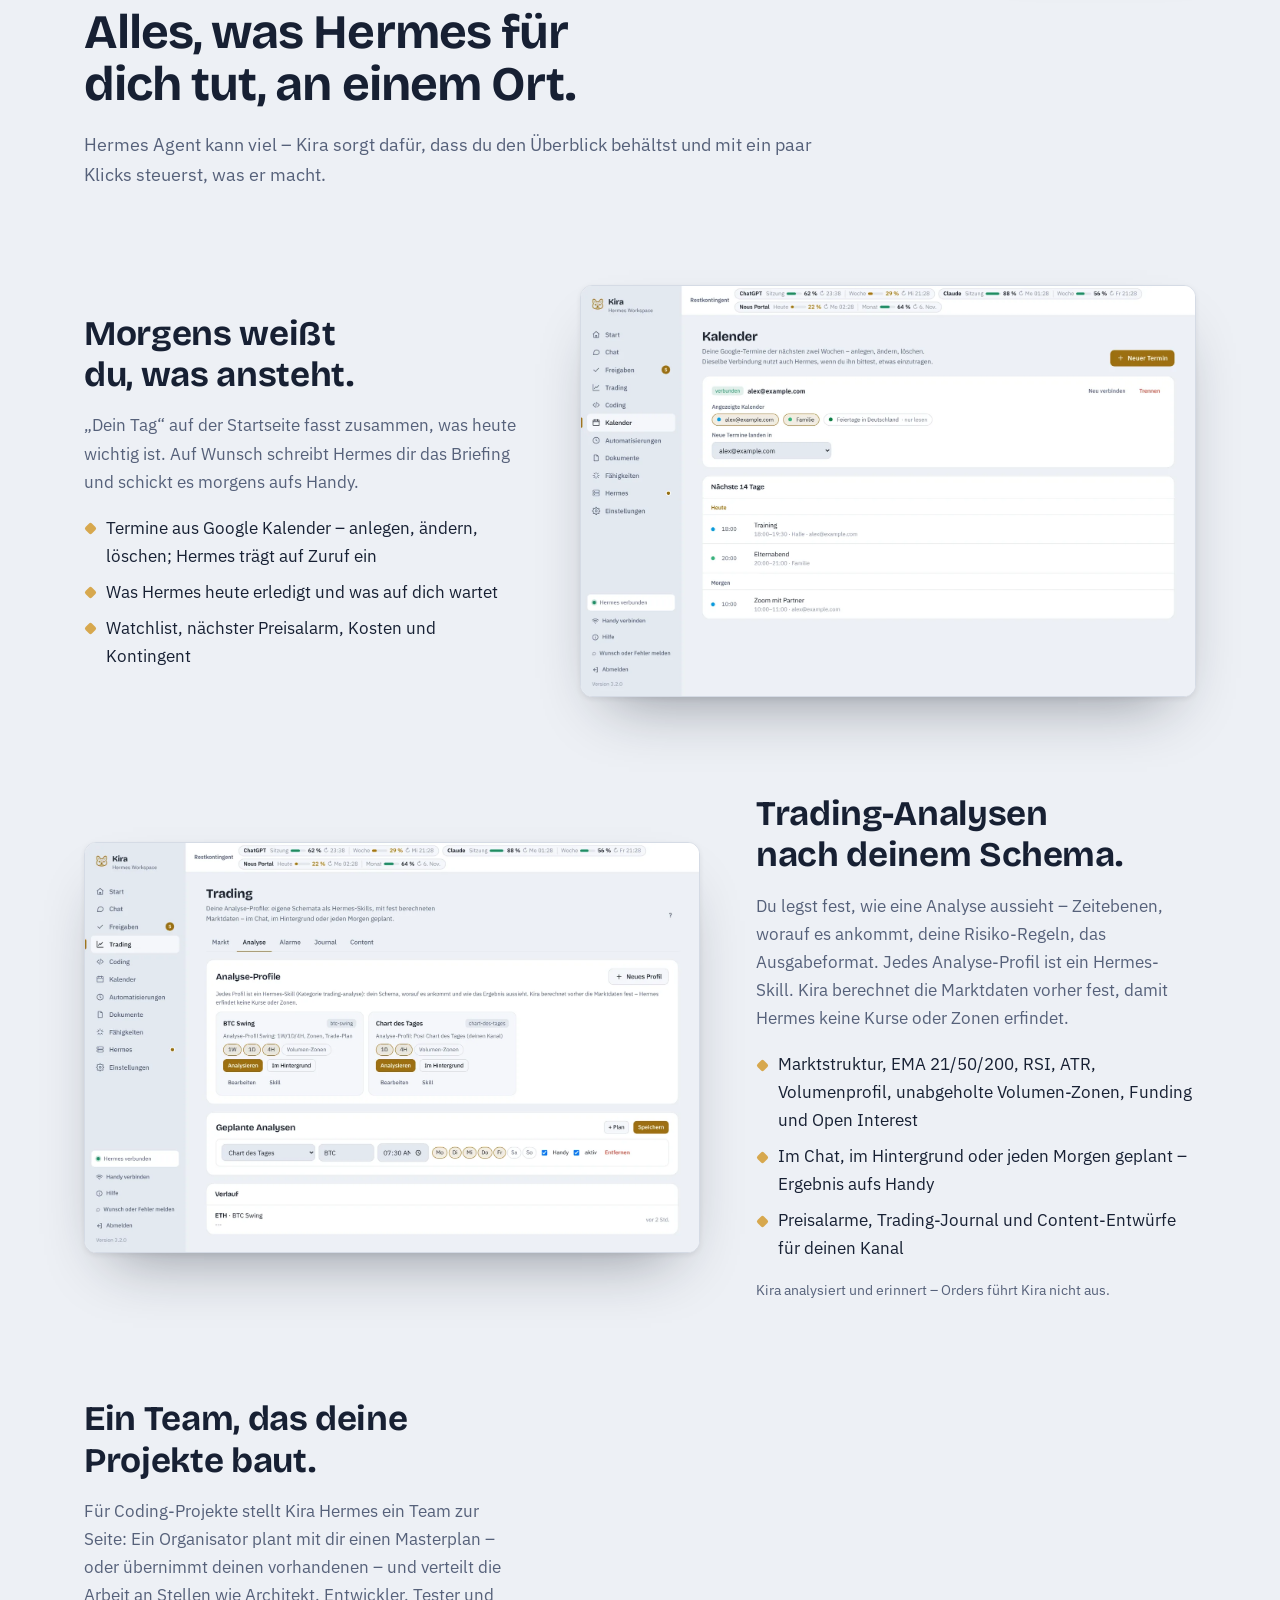
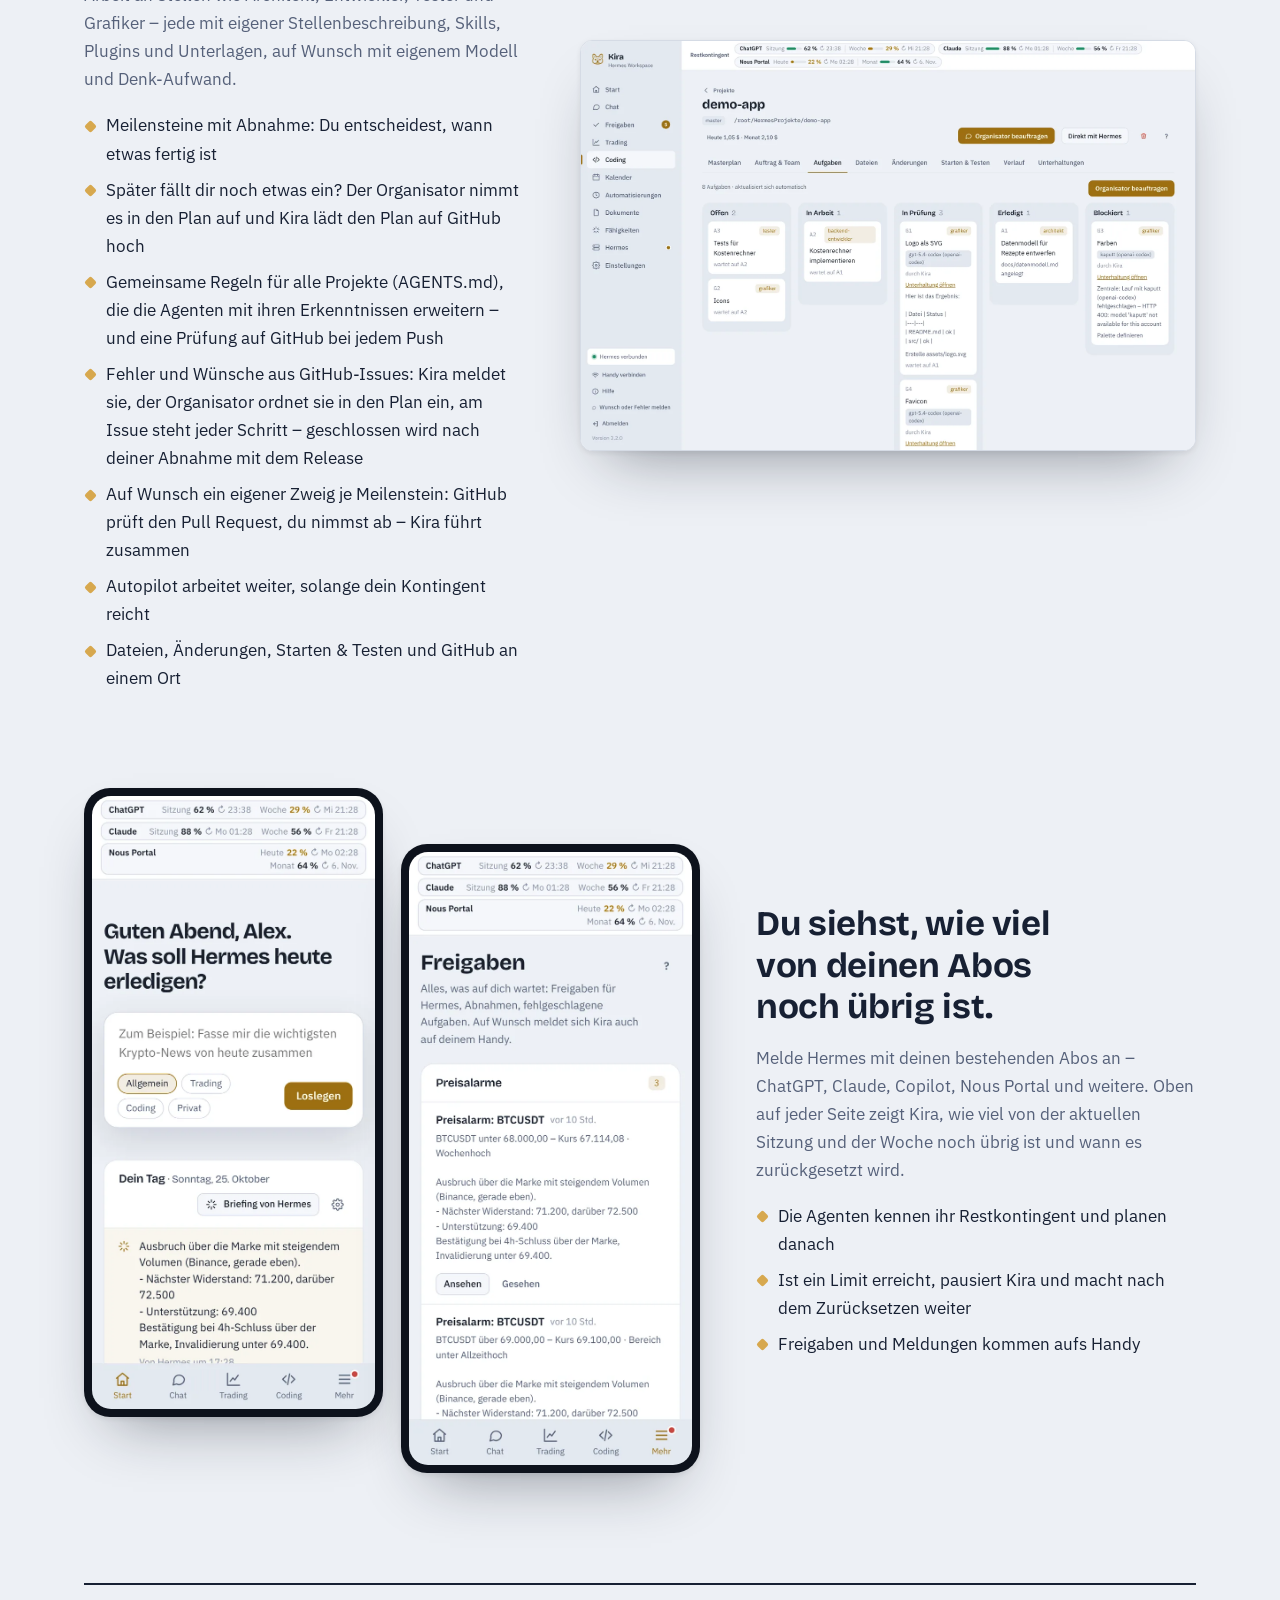
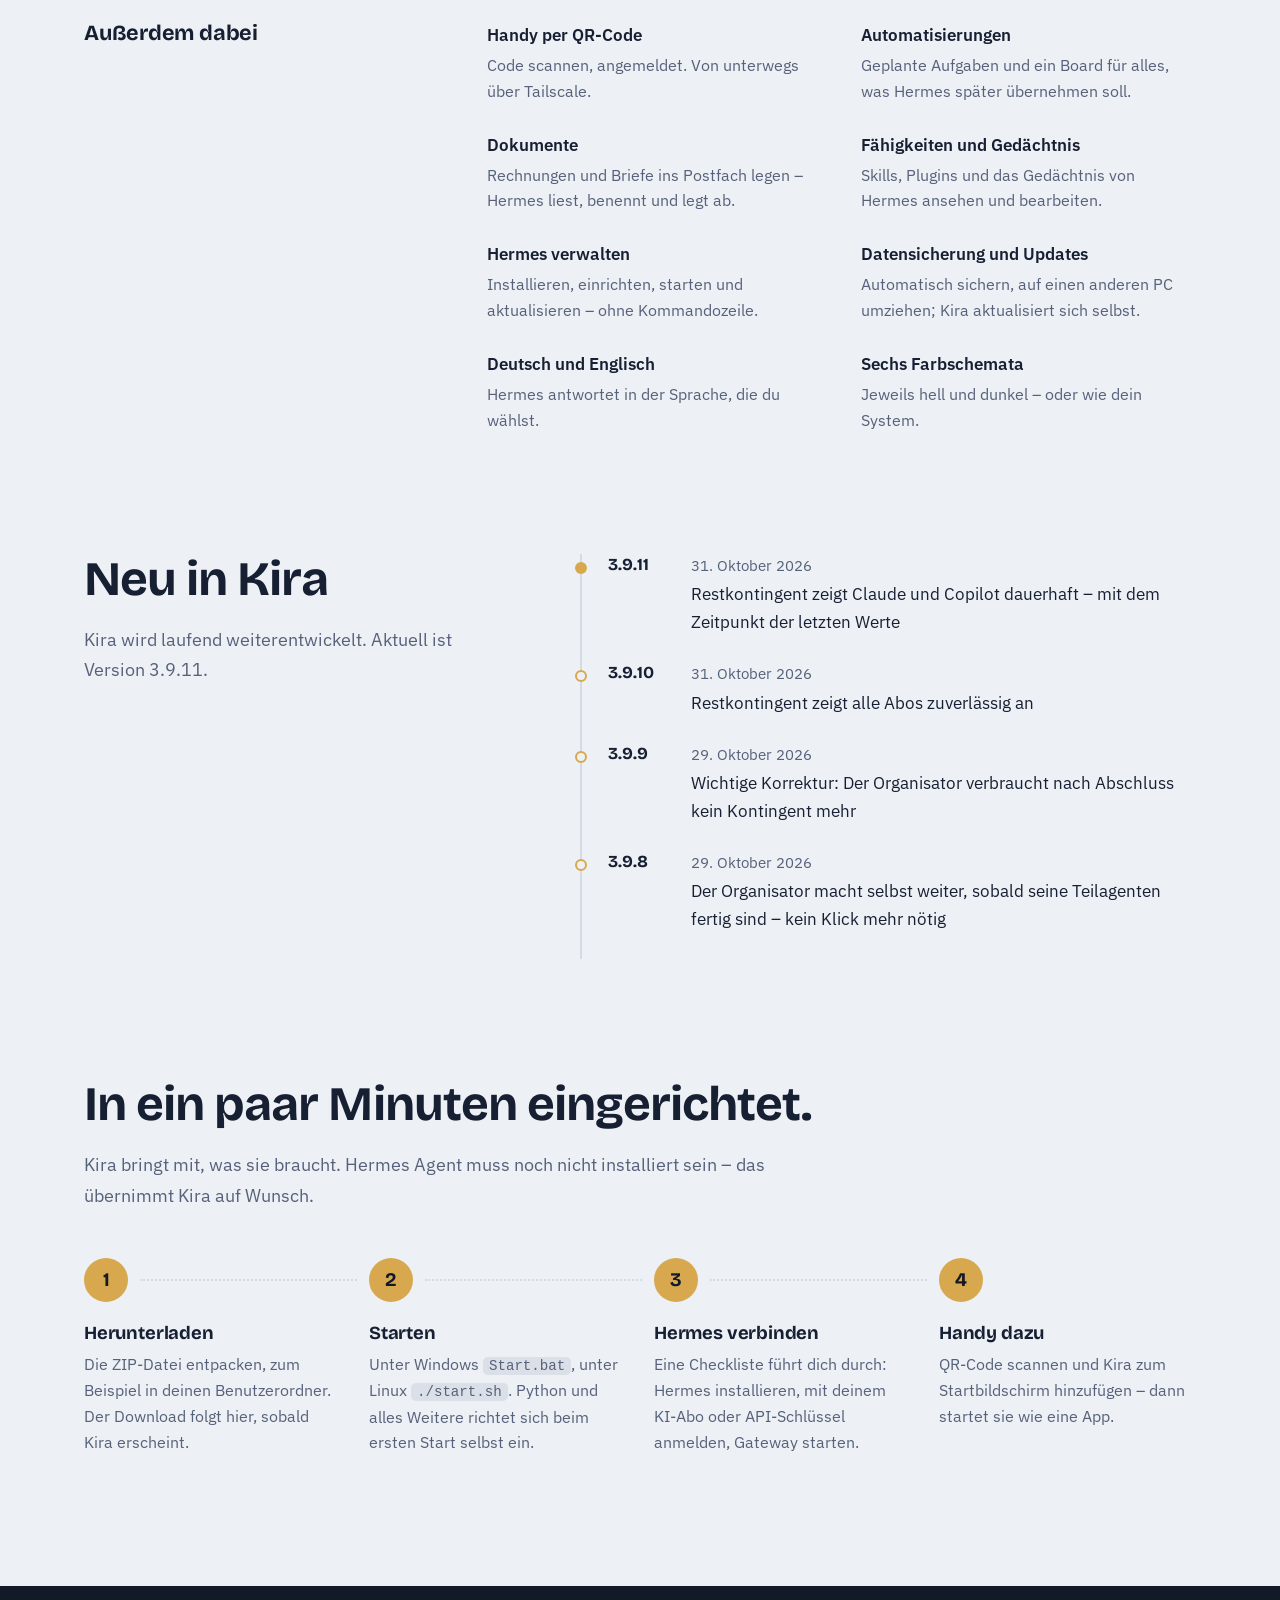
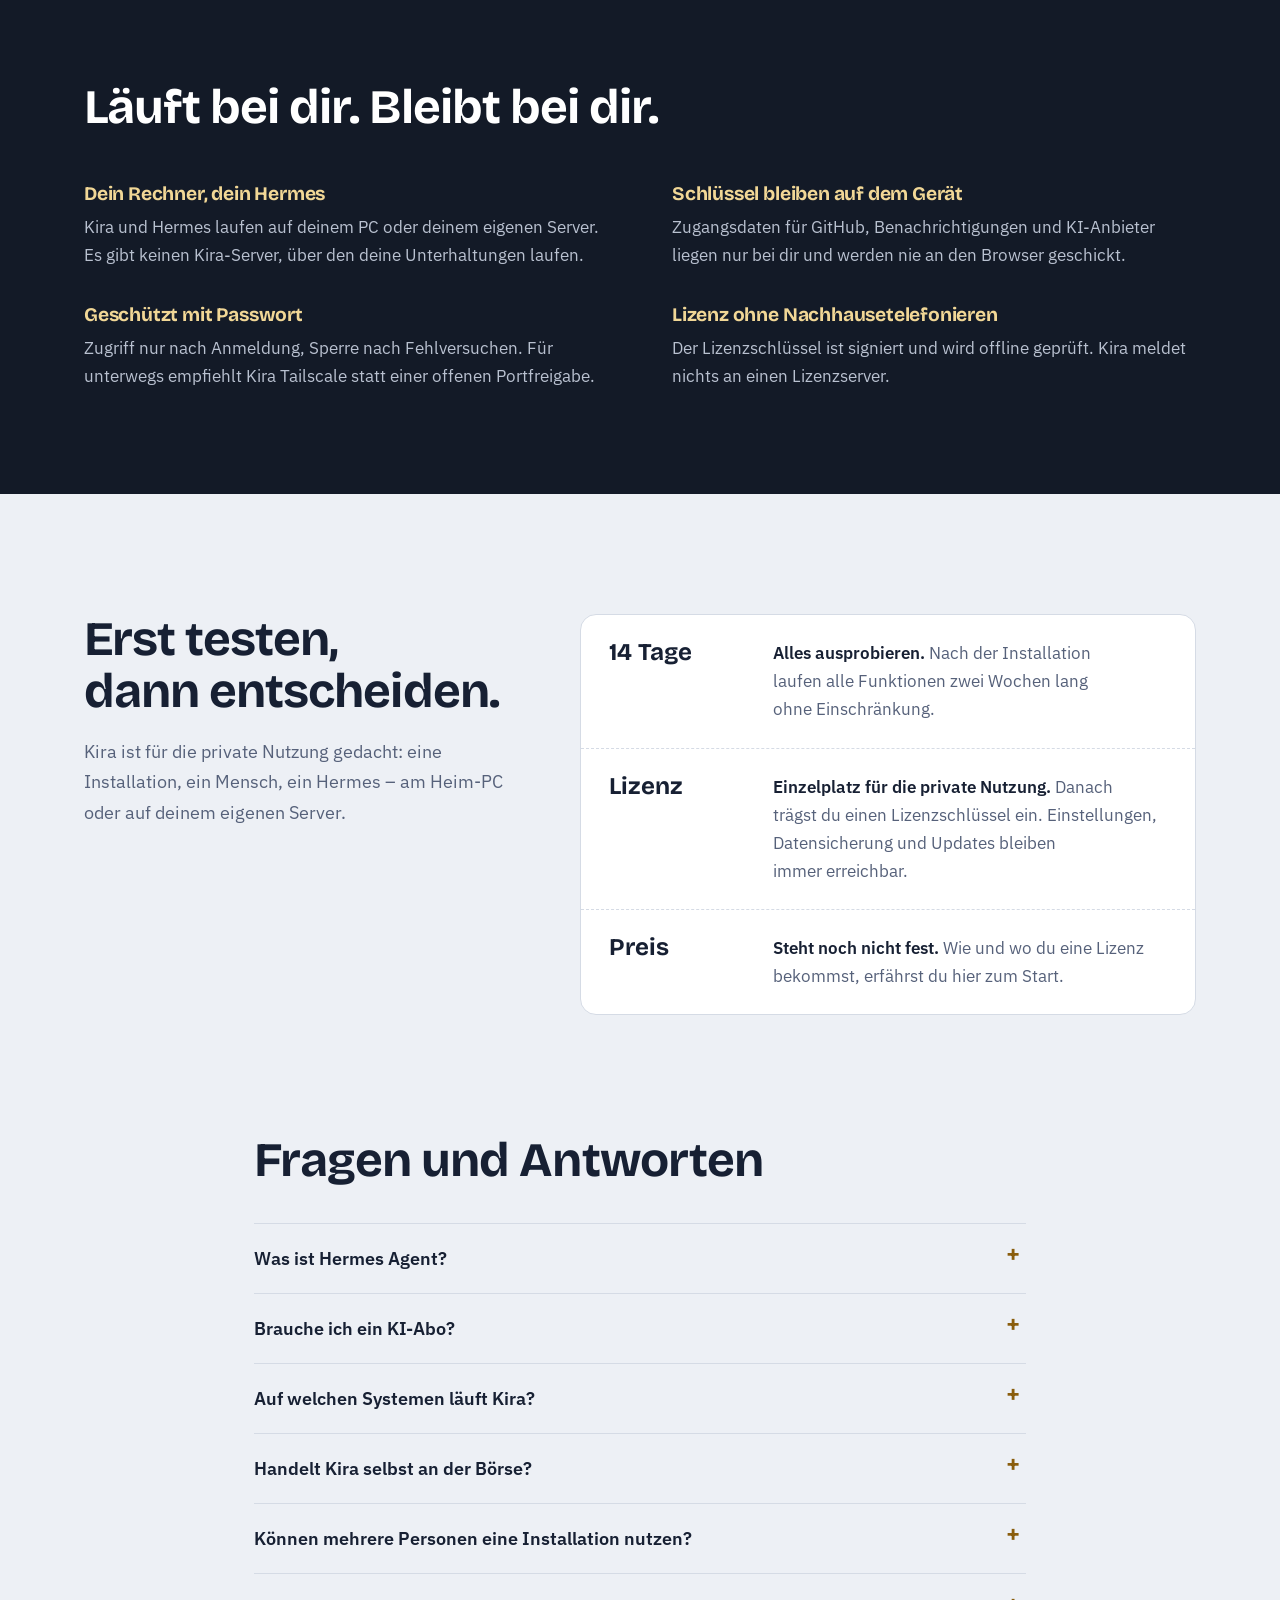
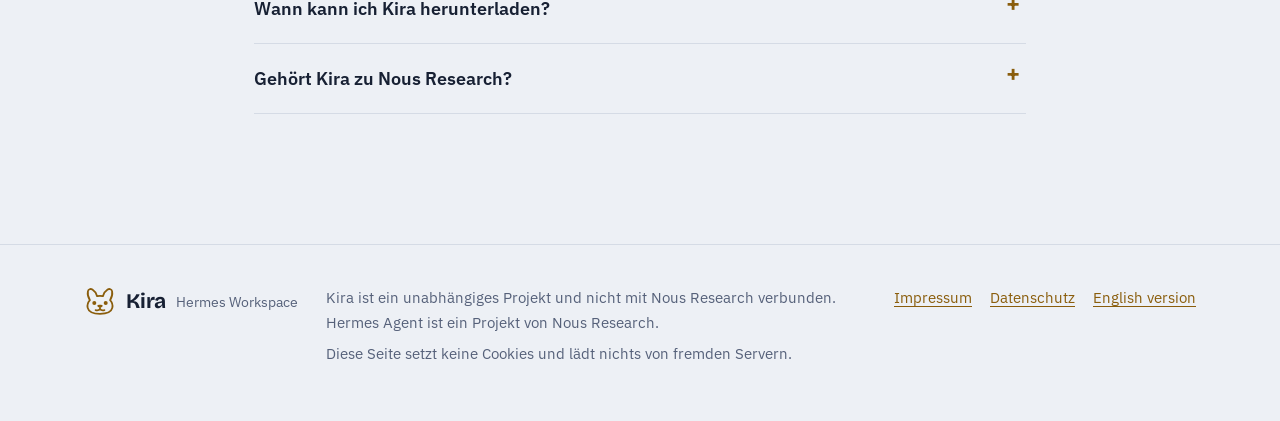
==== commit e6385865: "Kira 3.9.11: Version und Neuigkeiten" ====
--- a/index.html
+++ b/index.html
@@ -179,12 +179,12 @@
 
   <section id="neu" aria-labelledby="neu-h">
     <div class="wrap news">
-      <div class="intro"><h2 id="neu-h">Neu in Kira</h2><p>Kira wird laufend weiterentwickelt. Aktuell ist Version 3.9.10.</p></div>
+      <div class="intro"><h2 id="neu-h">Neu in Kira</h2><p>Kira wird laufend weiterentwickelt. Aktuell ist Version 3.9.11.</p></div>
       <ol class="news-list">
+        <li><span class="news-v">3.9.11</span><time datetime="2026-10-31">31. Oktober 2026</time><span class="news-t">Restkontingent zeigt Claude und Copilot dauerhaft – mit dem Zeitpunkt der letzten Werte</span></li>
         <li><span class="news-v">3.9.10</span><time datetime="2026-10-31">31. Oktober 2026</time><span class="news-t">Restkontingent zeigt alle Abos zuverlässig an</span></li>
         <li><span class="news-v">3.9.9</span><time datetime="2026-10-29">29. Oktober 2026</time><span class="news-t">Wichtige Korrektur: Der Organisator verbraucht nach Abschluss kein Kontingent mehr</span></li>
         <li><span class="news-v">3.9.8</span><time datetime="2026-10-29">29. Oktober 2026</time><span class="news-t">Der Organisator macht selbst weiter, sobald seine Teilagenten fertig sind – kein Klick mehr nötig</span></li>
-        <li><span class="news-v">3.9.7</span><time datetime="2026-10-29">29. Oktober 2026</time><span class="news-t">Blockierte Aufgaben mit einem Klick lösen – Grund sehen, antworten, erneut versuchen</span></li>
       </ol>
     </div>
   </section>
